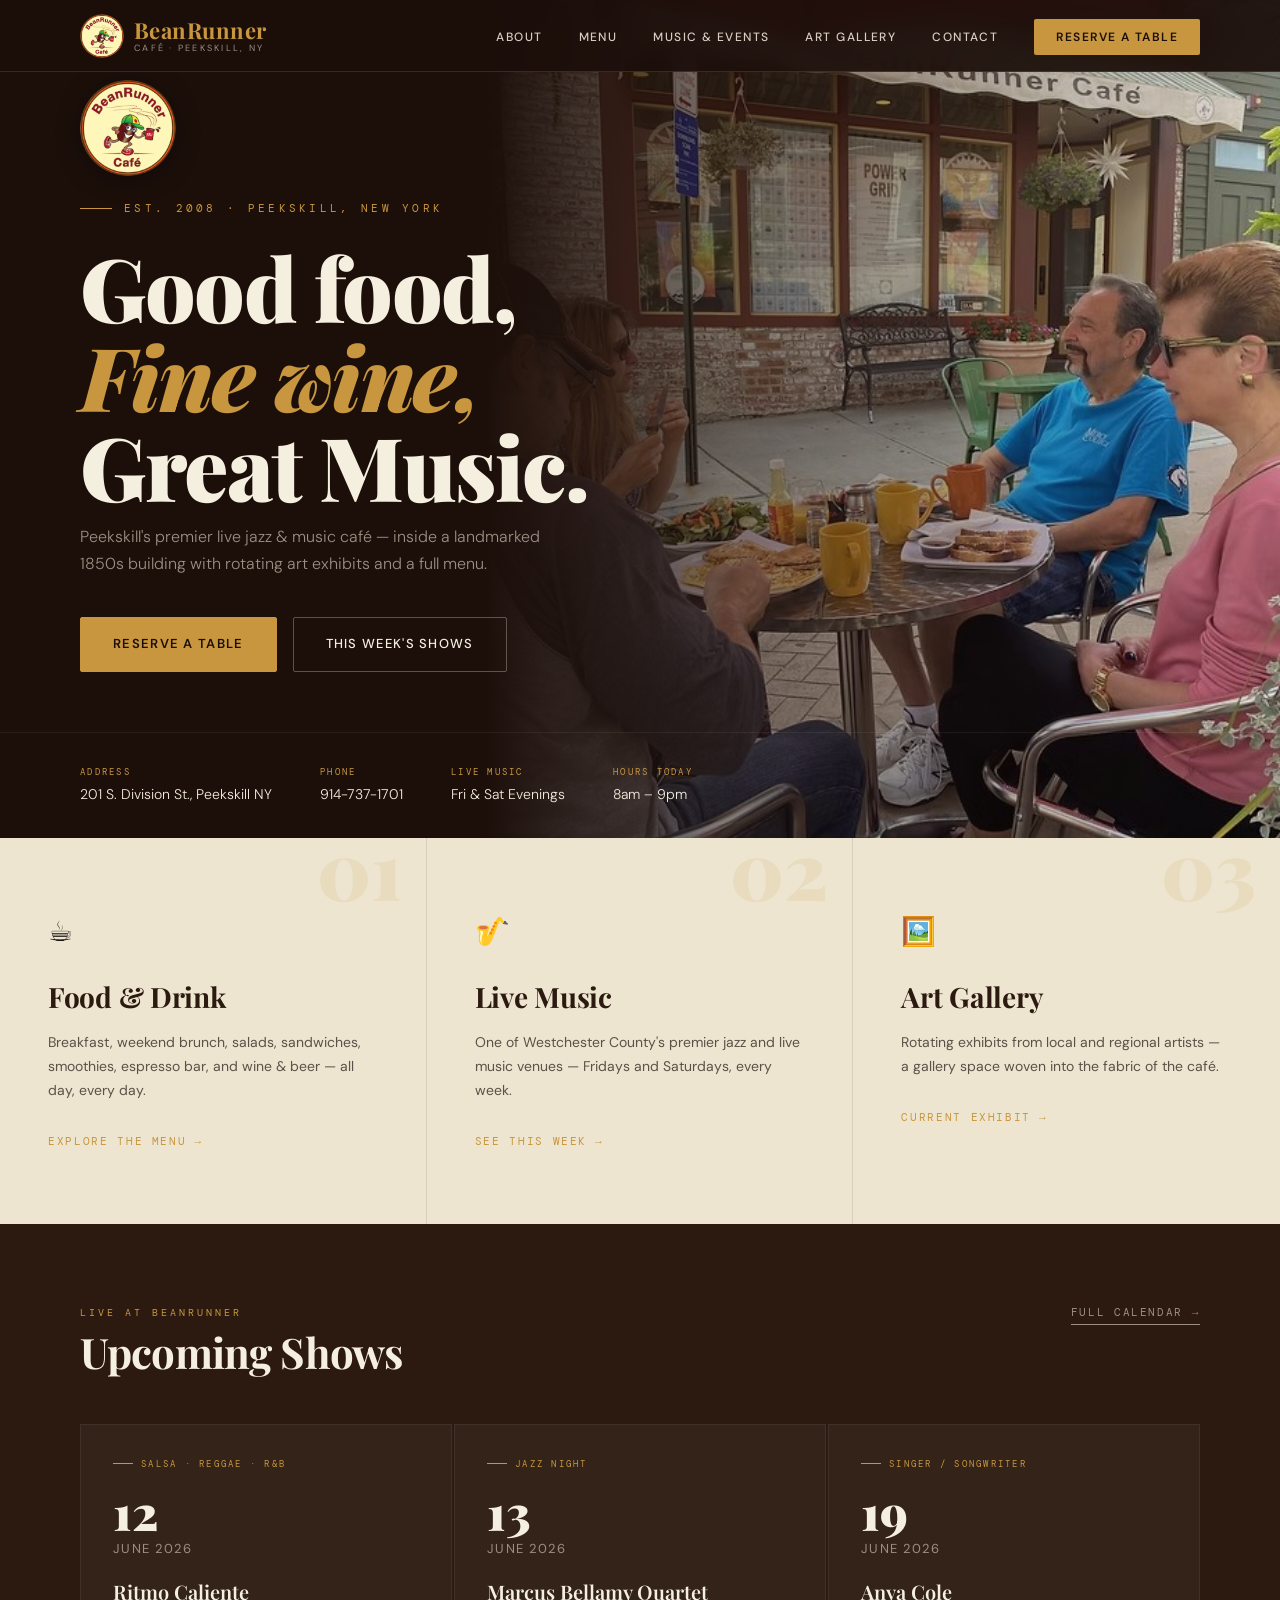
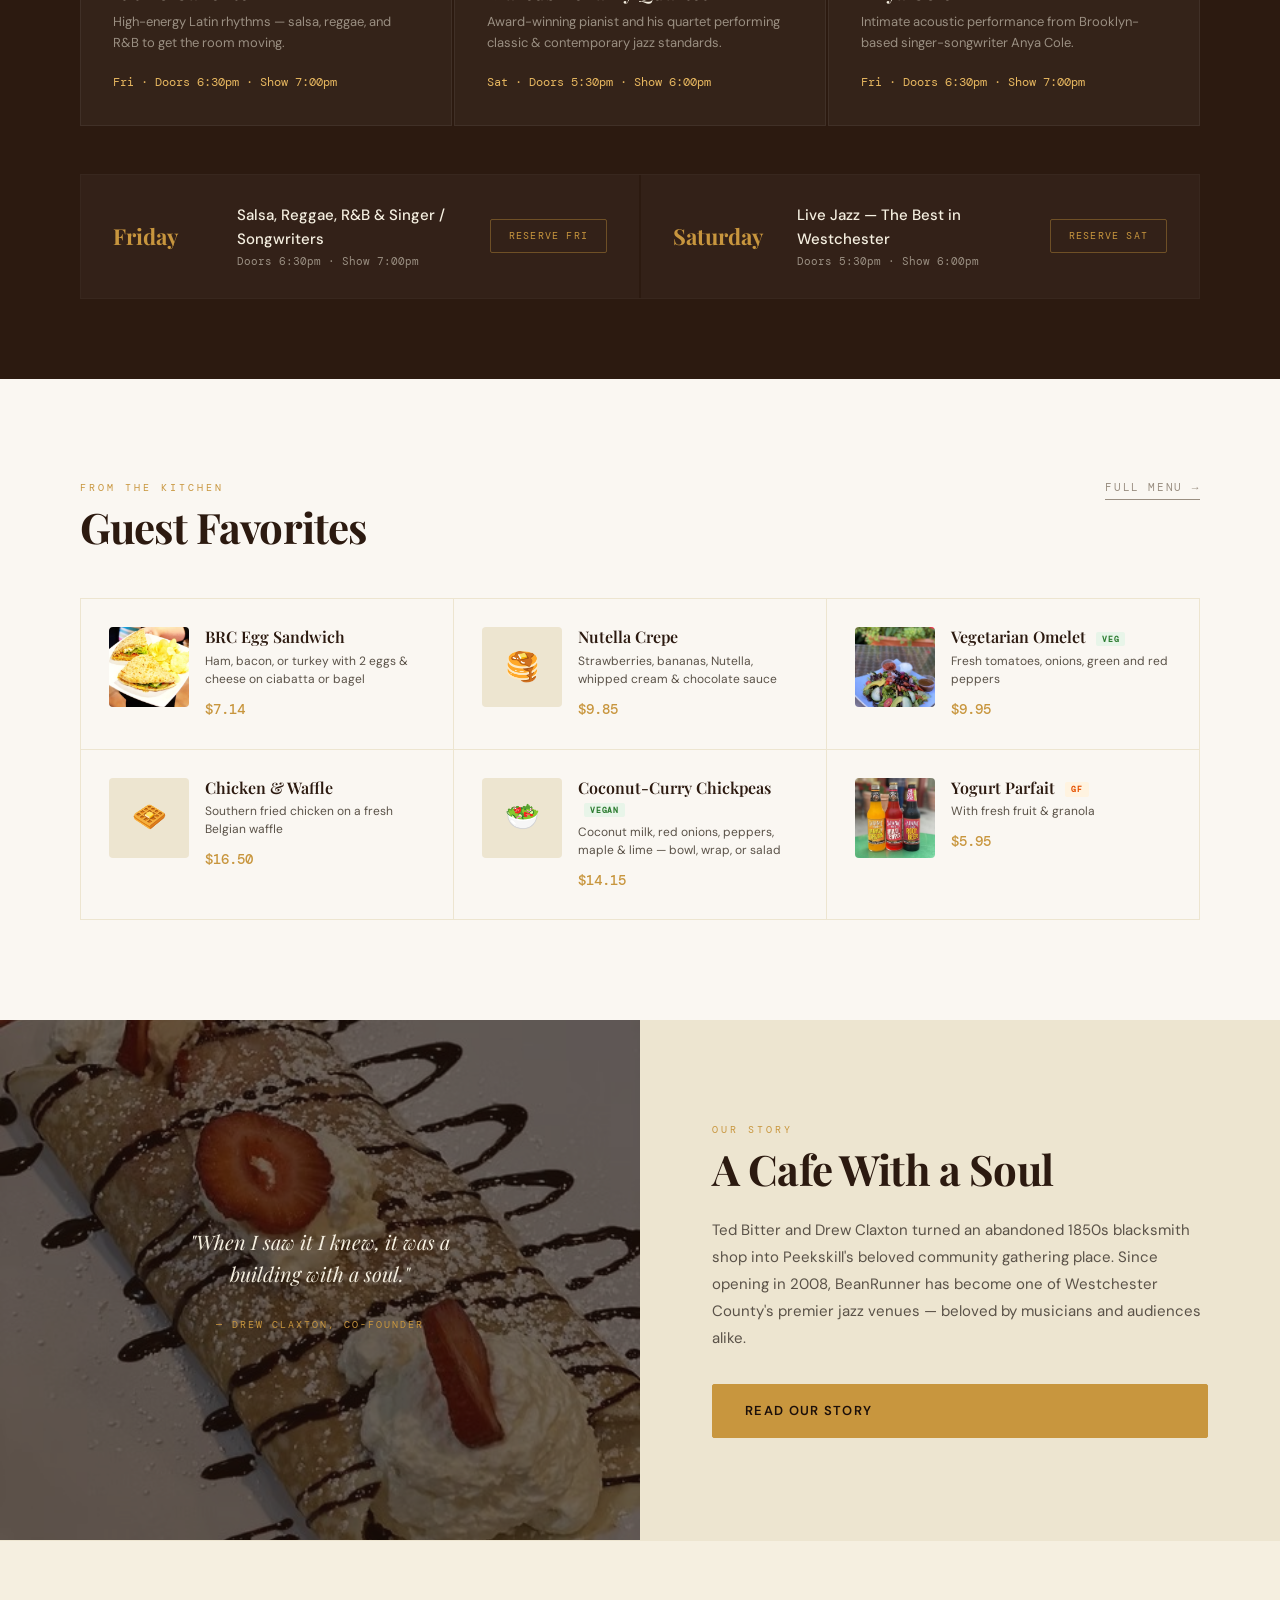
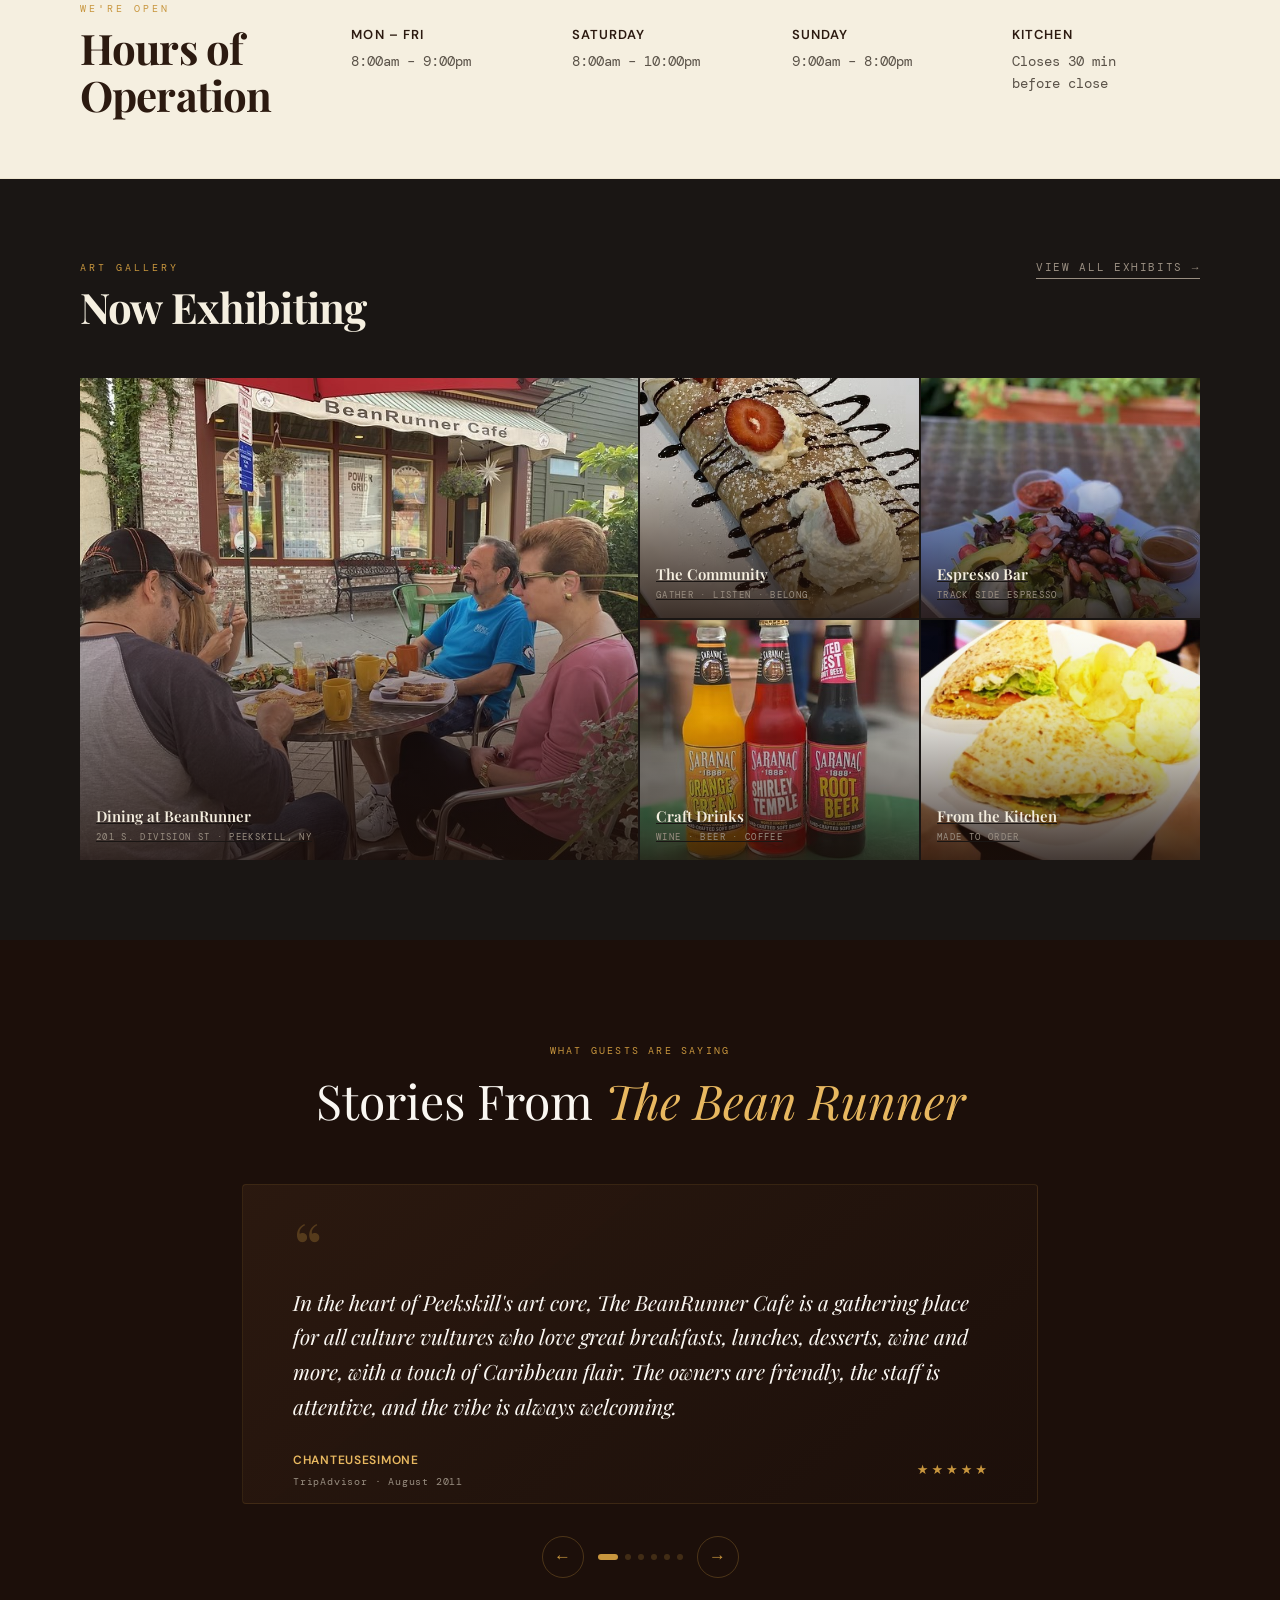
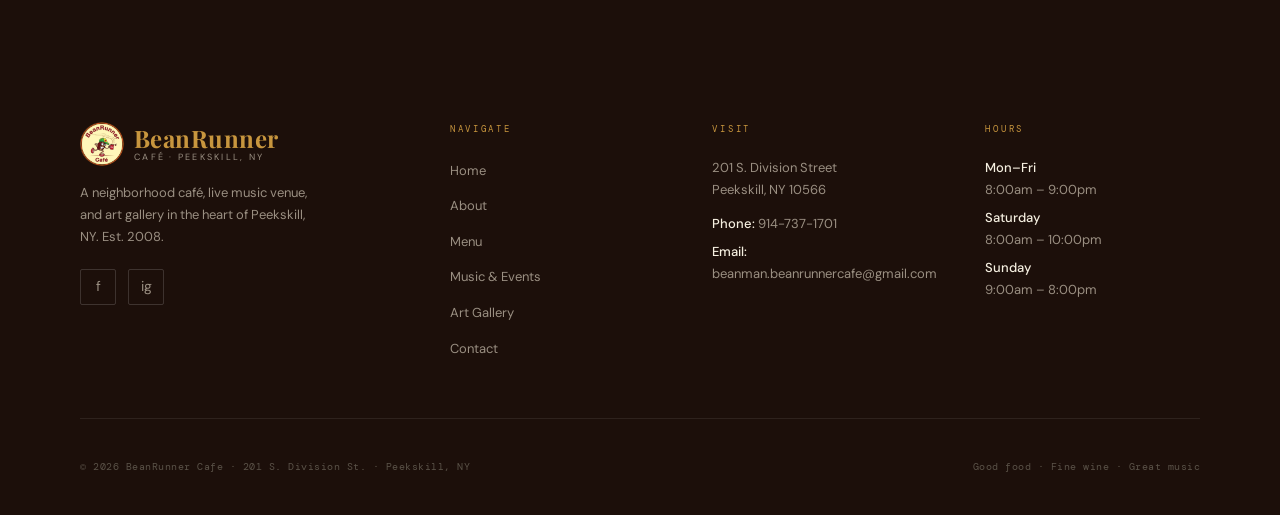
==== site/index.html @ 8089b53c "Build production BeanRunner Cafe website Static multi-page site (in /site) converted from the design" ====
<!DOCTYPE html>
<html lang="en">
<head>
<meta charset="UTF-8">
<meta name="viewport" content="width=device-width, initial-scale=1.0">
<title>BeanRunner Cafe — Coffee, Live Music & Art in Peekskill, NY</title>
<meta name="description" content="BeanRunner Cafe is a neighborhood café, live jazz venue, and art gallery in a landmarked 1850s building in Peekskill, NY. Breakfast all day, live music every Friday & Saturday.">
<link rel="canonical" href="https://www.beanrunnercafe.com/">

<!-- Open Graph -->
<meta property="og:type" content="website">
<meta property="og:title" content="BeanRunner Cafe — Coffee, Live Music & Art in Peekskill, NY">
<meta property="og:description" content="A neighborhood café, live jazz venue, and art gallery in the heart of Peekskill, NY. Est. 2008.">
<meta property="og:image" content="https://www.beanrunnercafe.com/assets/images/interior.jpg">
<meta property="og:url" content="https://www.beanrunnercafe.com/">

<link rel="icon" href="assets/images/logo.png" type="image/png">
<link rel="preconnect" href="https://fonts.googleapis.com">
<link rel="preconnect" href="https://fonts.gstatic.com" crossorigin>
<link href="https://fonts.googleapis.com/css2?family=Playfair+Display:ital,wght@0,400;0,700;0,900;1,400;1,700&family=DM+Sans:wght@300;400;500&family=DM+Mono:wght@400;500&display=swap" rel="stylesheet">
<link rel="stylesheet" href="css/styles.css">

<!-- Local-business structured data for search/maps -->
<script type="application/ld+json">
{
  "@context": "https://schema.org",
  "@type": "CafeOrCoffeeShop",
  "name": "BeanRunner Cafe",
  "image": "https://www.beanrunnercafe.com/assets/images/interior.jpg",
  "address": {
    "@type": "PostalAddress",
    "streetAddress": "201 S. Division Street",
    "addressLocality": "Peekskill",
    "addressRegion": "NY",
    "postalCode": "10566",
    "addressCountry": "US"
  },
  "telephone": "+1-914-737-1701",
  "email": "beanman.beanrunnercafe@gmail.com",
  "url": "https://www.beanrunnercafe.com/",
  "servesCuisine": ["Breakfast", "Brunch", "Coffee", "Sandwiches"],
  "priceRange": "$$",
  "foundingDate": "2008",
  "openingHoursSpecification": [
    { "@type": "OpeningHoursSpecification", "dayOfWeek": ["Monday","Tuesday","Wednesday","Thursday","Friday"], "opens": "08:00", "closes": "21:00" },
    { "@type": "OpeningHoursSpecification", "dayOfWeek": "Saturday", "opens": "08:00", "closes": "22:00" },
    { "@type": "OpeningHoursSpecification", "dayOfWeek": "Sunday", "opens": "09:00", "closes": "20:00" }
  ]
}
</script>
</head>
<body>

<!-- ═══ NAV (shared across all pages) ═══════════════════════════ -->
<nav class="site-nav">
  <a href="index.html" class="nav-logo" aria-label="BeanRunner Cafe — home">
    <img src="assets/images/logo.png" alt="" class="nav-logo-img" width="44" height="44">
    <span>
      <span class="nav-logo-text">BeanRunner</span>
      <span class="nav-logo-sub">Café · Peekskill, NY</span>
    </span>
  </a>
  <button class="nav-toggle" aria-label="Toggle menu" aria-expanded="false" aria-controls="nav-links">
    <span></span><span></span><span></span>
  </button>
  <ul class="nav-links" id="nav-links">
    <li><a href="about.html">About</a></li>
    <li><a href="menu.html">Menu</a></li>
    <li><a href="events.html">Music &amp; Events</a></li>
    <li><a href="gallery.html">Art Gallery</a></li>
    <li><a href="contact.html">Contact</a></li>
    <li><a href="tel:+19147371701" class="nav-cta">Reserve a Table</a></li>
  </ul>
</nav>

<main>

  <!-- ═══ HERO ═══════════════════════════════════════════════════ -->
  <section id="hero">
    <div class="hero-photo" role="img" aria-label="The interior of BeanRunner Cafe"></div>
    <div class="hero-content">
      <img src="assets/images/logo.png" alt="" class="hero-logo" width="96" height="96">
      <p class="hero-eyebrow">Est. 2008 · Peekskill, New York</p>
      <h1 class="hero-title">Good food,<br><em>Fine wine,</em><br>Great Music.</h1>
      <p class="hero-sub">Peekskill's premier live jazz &amp; music café — inside a landmarked 1850s building with rotating art exhibits and a full menu.</p>
      <div class="hero-actions">
        <a href="tel:+19147371701" class="btn-primary">Reserve a Table</a>
        <a href="events.html" class="btn-ghost">This Week's Shows</a>
      </div>
    </div>
    <div class="hero-info">
      <div class="hero-info-item">
        <div class="hero-info-label">Address</div>
        <div class="hero-info-value">201 S. Division St., Peekskill NY</div>
      </div>
      <div class="hero-info-item">
        <div class="hero-info-label">Phone</div>
        <div class="hero-info-value"><a href="tel:+19147371701" style="text-decoration:none;color:inherit;">914-737-1701</a></div>
      </div>
      <div class="hero-info-item">
        <div class="hero-info-label">Live Music</div>
        <div class="hero-info-value">Fri &amp; Sat Evenings</div>
      </div>
      <div class="hero-info-item">
        <div class="hero-info-label">Hours Today</div>
        <div class="hero-info-value">8am – 9pm</div>
      </div>
    </div>
  </section>

  <!-- ═══ THREE PILLARS ══════════════════════════════════════════ -->
  <section id="pillars" aria-label="What we offer">
    <div class="pillar">
      <div class="pillar-number" aria-hidden="true">01</div>
      <span class="pillar-icon" aria-hidden="true">☕</span>
      <h2 class="pillar-title">Food &amp; Drink</h2>
      <p class="pillar-text">Breakfast, weekend brunch, salads, sandwiches, smoothies, espresso bar, and wine &amp; beer — all day, every day.</p>
      <a href="menu.html" class="pillar-link">Explore the Menu</a>
    </div>
    <div class="pillar">
      <div class="pillar-number" aria-hidden="true">02</div>
      <span class="pillar-icon" aria-hidden="true">🎷</span>
      <h2 class="pillar-title">Live Music</h2>
      <p class="pillar-text">One of Westchester County's premier jazz and live music venues — Fridays and Saturdays, every week.</p>
      <a href="events.html" class="pillar-link">See This Week</a>
    </div>
    <div class="pillar">
      <div class="pillar-number" aria-hidden="true">03</div>
      <span class="pillar-icon" aria-hidden="true">🖼️</span>
      <h2 class="pillar-title">Art Gallery</h2>
      <p class="pillar-text">Rotating exhibits from local and regional artists — a gallery space woven into the fabric of the café.</p>
      <a href="gallery.html" class="pillar-link">Current Exhibit</a>
    </div>
  </section>

  <!-- ═══ EVENTS PREVIEW ═════════════════════════════════════════ -->
  <section id="events-preview" aria-labelledby="events-preview-title">
    <div class="section-header">
      <div>
        <p class="section-eyebrow">Live at BeanRunner</p>
        <h2 class="section-title" id="events-preview-title">Upcoming Shows</h2>
      </div>
      <a href="events.html" class="section-more">Full Calendar →</a>
    </div>

    <div class="events-grid" id="events-preview-grid" aria-live="polite">
      <p class="event-detail">Loading upcoming shows…</p>
    </div>

    <div class="weekly-schedule">
      <div class="schedule-row">
        <div class="schedule-day">Friday</div>
        <div class="schedule-info">
          <div class="schedule-genre">Salsa, Reggae, R&amp;B &amp; Singer / Songwriters</div>
          <div class="schedule-time">Doors 6:30pm · Show 7:00pm</div>
        </div>
        <a href="tel:+19147371701" class="schedule-btn">Reserve Fri</a>
      </div>
      <div class="schedule-row">
        <div class="schedule-day">Saturday</div>
        <div class="schedule-info">
          <div class="schedule-genre">Live Jazz — The Best in Westchester</div>
          <div class="schedule-time">Doors 5:30pm · Show 6:00pm</div>
        </div>
        <a href="tel:+19147371701" class="schedule-btn">Reserve Sat</a>
      </div>
    </div>
  </section>

  <!-- ═══ MENU PREVIEW (guest favorites) ═════════════════════════ -->
  <section id="menu-preview" aria-labelledby="menu-preview-title">
    <div class="section-header">
      <div>
        <p class="section-eyebrow">From the Kitchen</p>
        <h2 class="section-title" id="menu-preview-title">Guest Favorites</h2>
      </div>
      <a href="menu.html" class="section-more">Full Menu →</a>
    </div>

    <div class="menu-grid">
      <div class="menu-item">
        <div class="menu-item-photo"><img src="assets/images/sandwich.jpg" alt="BRC Egg Sandwich" loading="lazy" width="80" height="80"></div>
        <div class="menu-item-info">
          <h3 class="menu-item-name">BRC Egg Sandwich</h3>
          <p class="menu-item-desc">Ham, bacon, or turkey with 2 eggs &amp; cheese on ciabatta or bagel</p>
          <div class="menu-item-price">$7.14</div>
        </div>
      </div>
      <div class="menu-item">
        <div class="menu-item-photo" aria-hidden="true">🥞</div>
        <div class="menu-item-info">
          <h3 class="menu-item-name">Nutella Crepe</h3>
          <p class="menu-item-desc">Strawberries, bananas, Nutella, whipped cream &amp; chocolate sauce</p>
          <div class="menu-item-price">$9.85</div>
        </div>
      </div>
      <div class="menu-item">
        <div class="menu-item-photo"><img src="assets/images/cafe2.jpg" alt="Vegetarian Omelet" loading="lazy" width="80" height="80"></div>
        <div class="menu-item-info">
          <h3 class="menu-item-name">Vegetarian Omelet <span class="menu-badge badge-vegan">Veg</span></h3>
          <p class="menu-item-desc">Fresh tomatoes, onions, green and red peppers</p>
          <div class="menu-item-price">$9.95</div>
        </div>
      </div>
      <div class="menu-item">
        <div class="menu-item-photo" aria-hidden="true">🧇</div>
        <div class="menu-item-info">
          <h3 class="menu-item-name">Chicken &amp; Waffle</h3>
          <p class="menu-item-desc">Southern fried chicken on a fresh Belgian waffle</p>
          <div class="menu-item-price">$16.50</div>
        </div>
      </div>
      <div class="menu-item">
        <div class="menu-item-photo" aria-hidden="true">🥗</div>
        <div class="menu-item-info">
          <h3 class="menu-item-name">Coconut-Curry Chickpeas <span class="menu-badge badge-vegan">Vegan</span></h3>
          <p class="menu-item-desc">Coconut milk, red onions, peppers, maple &amp; lime — bowl, wrap, or salad</p>
          <div class="menu-item-price">$14.15</div>
        </div>
      </div>
      <div class="menu-item">
        <div class="menu-item-photo"><img src="assets/images/coffee.jpg" alt="Yogurt Parfait" loading="lazy" width="80" height="80"></div>
        <div class="menu-item-info">
          <h3 class="menu-item-name">Yogurt Parfait <span class="menu-badge badge-gf">GF</span></h3>
          <p class="menu-item-desc">With fresh fruit &amp; granola</p>
          <div class="menu-item-price">$5.95</div>
        </div>
      </div>
    </div>
  </section>

  <!-- ═══ ABOUT STRIP ════════════════════════════════════════════ -->
  <section id="about-strip" aria-labelledby="about-strip-title">
    <div class="about-visual">
      <blockquote class="about-quote">
        <p>"When I saw it I knew, it was a building with a soul."</p>
        <cite>— Drew Claxton, Co-founder</cite>
      </blockquote>
    </div>
    <div class="about-content">
      <p class="section-eyebrow">Our Story</p>
      <h2 class="section-title" id="about-strip-title">A Cafe With a Soul</h2>
      <p class="about-body">Ted Bitter and Drew Claxton turned an abandoned 1850s blacksmith shop into Peekskill's beloved community gathering place. Since opening in 2008, BeanRunner has become one of Westchester County's premier jazz venues — beloved by musicians and audiences alike.</p>
      <a href="about.html" class="btn-primary">Read Our Story</a>
    </div>
  </section>

  <!-- ═══ HOURS ══════════════════════════════════════════════════ -->
  <section id="hours" aria-labelledby="hours-title">
    <div class="hours-label-block">
      <p class="section-eyebrow">We're Open</p>
      <h2 class="section-title" id="hours-title">Hours of<br>Operation</h2>
    </div>
    <div class="hours-grid">
      <div class="hours-block">
        <div class="hours-days">Mon – Fri</div>
        <div class="hours-time">8:00am – 9:00pm</div>
      </div>
      <div class="hours-block">
        <div class="hours-days">Saturday</div>
        <div class="hours-time">8:00am – 10:00pm</div>
      </div>
      <div class="hours-block">
        <div class="hours-days">Sunday</div>
        <div class="hours-time">9:00am – 8:00pm</div>
      </div>
      <div class="hours-block">
        <div class="hours-days">Kitchen</div>
        <div class="hours-time">Closes 30 min<br>before close</div>
      </div>
    </div>
  </section>

  <!-- ═══ GALLERY TEASER ═════════════════════════════════════════ -->
  <section id="gallery-teaser" aria-labelledby="gallery-teaser-title">
    <div class="section-header">
      <div>
        <p class="section-eyebrow">Art Gallery</p>
        <h2 class="section-title" id="gallery-teaser-title">Now Exhibiting</h2>
      </div>
      <a href="gallery.html" class="section-more">View All Exhibits →</a>
    </div>
    <div class="gallery-mosaic">
      <a class="gallery-cell" href="gallery.html">
        <div class="gallery-cell-label">
          <div class="gallery-cell-label-title">Dining at BeanRunner</div>
          <div class="gallery-cell-label-sub">201 S. Division St · Peekskill, NY</div>
        </div>
      </a>
      <a class="gallery-cell" href="gallery.html">
        <div class="gallery-cell-label">
          <div class="gallery-cell-label-title">The Community</div>
          <div class="gallery-cell-label-sub">Gather · Listen · Belong</div>
        </div>
      </a>
      <a class="gallery-cell" href="gallery.html">
        <div class="gallery-cell-label">
          <div class="gallery-cell-label-title">Espresso Bar</div>
          <div class="gallery-cell-label-sub">Track Side Espresso</div>
        </div>
      </a>
      <a class="gallery-cell" href="gallery.html">
        <div class="gallery-cell-label">
          <div class="gallery-cell-label-title">Craft Drinks</div>
          <div class="gallery-cell-label-sub">Wine · Beer · Coffee</div>
        </div>
      </a>
      <a class="gallery-cell" href="gallery.html">
        <div class="gallery-cell-label">
          <div class="gallery-cell-label-title">From the Kitchen</div>
          <div class="gallery-cell-label-sub">Made to order</div>
        </div>
      </a>
    </div>
  </section>

  <!-- ═══ REVIEWS ════════════════════════════════════════════════ -->
  <section class="reviews-section" aria-labelledby="reviews-title" tabindex="0">
    <div class="reviews-header">
      <span class="reviews-eyebrow">What Guests Are Saying</span>
      <h2 class="reviews-title" id="reviews-title">Stories From <em>The Bean Runner</em></h2>
    </div>

    <div class="reviews-track-wrap">
      <div class="reviews-track" aria-live="polite">
        <article class="review-card active">
          <span class="review-quote-mark" aria-hidden="true">&ldquo;</span>
          <p class="review-text">In the heart of Peekskill's art core, The BeanRunner Cafe is a gathering place for all culture vultures who love great breakfasts, lunches, desserts, wine and more, with a touch of Caribbean flair. The owners are friendly, the staff is attentive, and the vibe is always welcoming.</p>
          <div class="review-meta">
            <div class="review-meta-left">
              <span class="review-name">ChanteuseSimone</span>
              <span class="review-source">TripAdvisor · August 2011</span>
            </div>
            <div class="review-stars" aria-label="5 out of 5 stars">
              <span class="review-star">★</span><span class="review-star">★</span><span class="review-star">★</span><span class="review-star">★</span><span class="review-star">★</span>
            </div>
          </div>
        </article>
        <article class="review-card">
          <span class="review-quote-mark" aria-hidden="true">&ldquo;</span>
          <p class="review-text">Bean Runner is a wonderful addition to the Hudson Valley music scene. It's a small, cozy room with excellent sound. The musicians are the main attraction — they range from good to fabulous.</p>
          <div class="review-meta">
            <div class="review-meta-left">
              <span class="review-name">Larry K</span>
              <span class="review-source">TripAdvisor · March 2017</span>
            </div>
            <div class="review-stars" aria-label="5 out of 5 stars">
              <span class="review-star">★</span><span class="review-star">★</span><span class="review-star">★</span><span class="review-star">★</span><span class="review-star">★</span>
            </div>
          </div>
        </article>
        <article class="review-card">
          <span class="review-quote-mark" aria-hidden="true">&ldquo;</span>
          <p class="review-text">Super tasty, comfortable, casual place for a weekend lunch! Everything looked good, and I really loved the coconut-curry chickpeas. It looks like they have live music sometimes too — I can see that would be fun.</p>
          <div class="review-meta">
            <div class="review-meta-left">
              <span class="review-name">Bonnie M</span>
              <span class="review-source">TripAdvisor · August 2024</span>
            </div>
            <div class="review-stars" aria-label="5 out of 5 stars">
              <span class="review-star">★</span><span class="review-star">★</span><span class="review-star">★</span><span class="review-star">★</span><span class="review-star">★</span>
            </div>
          </div>
        </article>
        <article class="review-card">
          <span class="review-quote-mark" aria-hidden="true">&ldquo;</span>
          <p class="review-text">Loved this place! Coffee was robust and fresh. Pastry and service excellent. A great place to chill with a great cup of Java — relaxed atmosphere and helpful staff. Upscale village feel!</p>
          <div class="review-meta">
            <div class="review-meta-left">
              <span class="review-name">Antonia S</span>
              <span class="review-source">TripAdvisor · April 2018</span>
            </div>
            <div class="review-stars" aria-label="5 out of 5 stars">
              <span class="review-star">★</span><span class="review-star">★</span><span class="review-star">★</span><span class="review-star">★</span><span class="review-star">★</span>
            </div>
          </div>
        </article>
        <article class="review-card">
          <span class="review-quote-mark" aria-hidden="true">&ldquo;</span>
          <p class="review-text">Cozy coffee house with excellent soups, sandwiches, cakes and friendly servers. Relaxed on a comfy couch — far better than any Starbucks, including the taste of the coffee.</p>
          <div class="review-meta">
            <div class="review-meta-left">
              <span class="review-name">FredLawrence_NC</span>
              <span class="review-source">TripAdvisor · October 2017</span>
            </div>
            <div class="review-stars" aria-label="5 out of 5 stars">
              <span class="review-star">★</span><span class="review-star">★</span><span class="review-star">★</span><span class="review-star">★</span><span class="review-star">★</span>
            </div>
          </div>
        </article>
        <article class="review-card">
          <span class="review-quote-mark" aria-hidden="true">&ldquo;</span>
          <p class="review-text">As an artist, BeanRunner has a great inspirational vibe. I ate here for breakfast and lunch several times during my last visit. I love that it's low-key but also has a good variety of food and drinks.</p>
          <div class="review-meta">
            <div class="review-meta-left">
              <span class="review-name">Jennella Y</span>
              <span class="review-source">TripAdvisor · September 2020</span>
            </div>
            <div class="review-stars" aria-label="5 out of 5 stars">
              <span class="review-star">★</span><span class="review-star">★</span><span class="review-star">★</span><span class="review-star">★</span><span class="review-star">★</span>
            </div>
          </div>
        </article>
      </div>

      <div class="reviews-nav">
        <button class="reviews-arrow" data-review-prev aria-label="Previous review">←</button>
        <div class="reviews-dots">
          <button class="reviews-dot active"></button>
          <button class="reviews-dot"></button>
          <button class="reviews-dot"></button>
          <button class="reviews-dot"></button>
          <button class="reviews-dot"></button>
          <button class="reviews-dot"></button>
        </div>
        <button class="reviews-arrow" data-review-next aria-label="Next review">→</button>
      </div>
    </div>
  </section>

</main>

<!-- ═══ FOOTER (shared across all pages) ════════════════════════ -->
<footer class="site-footer">
  <div class="footer-top">
    <div class="footer-brand">
      <a href="index.html" class="nav-logo">
        <img src="assets/images/logo.png" alt="" class="nav-logo-img" width="52" height="52">
        <span>
          <span class="nav-logo-text" style="font-size:24px;">BeanRunner</span>
          <span class="nav-logo-sub">Café · Peekskill, NY</span>
        </span>
      </a>
      <p>A neighborhood café, live music venue, and art gallery in the heart of Peekskill, NY. Est. 2008.</p>
      <div class="social-links">
        <a class="social-link" href="https://www.facebook.com/beanman2/" target="_blank" rel="noopener" aria-label="BeanRunner Cafe on Facebook">f</a>
        <a class="social-link" href="https://www.instagram.com/thebeanrunnercafe/" target="_blank" rel="noopener" aria-label="BeanRunner Cafe on Instagram">ig</a>
      </div>
    </div>
    <div>
      <div class="footer-col-title">Navigate</div>
      <ul class="footer-links">
        <li><a href="index.html">Home</a></li>
        <li><a href="about.html">About</a></li>
        <li><a href="menu.html">Menu</a></li>
        <li><a href="events.html">Music &amp; Events</a></li>
        <li><a href="gallery.html">Art Gallery</a></li>
        <li><a href="contact.html">Contact</a></li>
      </ul>
    </div>
    <div>
      <div class="footer-col-title">Visit</div>
      <div class="footer-contact-item">201 S. Division Street<br>Peekskill, NY 10566</div>
      <div class="footer-contact-item" style="margin-top:12px;"><strong>Phone:</strong> <a href="tel:+19147371701">914-737-1701</a></div>
      <div class="footer-contact-item"><strong>Email:</strong><br><a href="mailto:beanman.beanrunnercafe@gmail.com">beanman.beanrunnercafe@gmail.com</a></div>
    </div>
    <div>
      <div class="footer-col-title">Hours</div>
      <div class="footer-contact-item"><strong>Mon–Fri</strong><br>8:00am – 9:00pm</div>
      <div class="footer-contact-item"><strong>Saturday</strong><br>8:00am – 10:00pm</div>
      <div class="footer-contact-item"><strong>Sunday</strong><br>9:00am – 8:00pm</div>
    </div>
  </div>
  <div class="footer-bottom">
    <div class="footer-copy">© 2026 BeanRunner Cafe · 201 S. Division St. · Peekskill, NY</div>
    <div class="footer-copy">Good food · Fine wine · Great music</div>
  </div>
</footer>

<script src="js/main.js" defer></script>
<script src="js/reviews.js" defer></script>
<script src="js/collections.js" defer></script>
</body>
</html>
---- site/css/styles.css ----
/* ════════════════════════════════════════════════════════════════
   BeanRunner Cafe — Production Stylesheet
   Shared design system + global components (nav, footer, buttons).
   Page-specific section styles are appended in later phases under
   clearly-labelled banners further down this file.
   ════════════════════════════════════════════════════════════════ */

/* ─── TOKENS ─────────────────────────────────────────────────── */
:root {
  --espresso:  #1C0F0A;   /* darkest bg, footer */
  --roast:     #2C1A10;   /* dark section bg */
  --amber:     #C8963E;   /* primary accent, CTAs, labels */
  --gold:      #E8B860;   /* warm highlight, italic accents */
  --cream:     #F5EFE0;   /* light text on dark bg */
  --parchment: #EDE5D0;   /* light section bg */
  --ash:       #5A5248;   /* body text on light bg */
  --smoke:     #9A8F82;   /* secondary / muted text */
  --white:     #FAF7F2;   /* page background */
  --ink:       #1A1614;   /* darkest text */

  --serif: 'Playfair Display', Georgia, serif;
  --sans:  'DM Sans', system-ui, sans-serif;
  --mono:  'DM Mono', monospace;

  --r-sm: 4px;
  --r-md: 8px;
  --r-lg: 16px;
  --r-xl: 32px;

  --nav-h: 72px;

  --pad-x: 80px;          /* desktop section horizontal padding */
}

/* ─── RESET / BASE ───────────────────────────────────────────── */
*, *::before, *::after { box-sizing: border-box; margin: 0; padding: 0; }

html { scroll-behavior: smooth; }

body {
  background: var(--white);
  color: var(--ink);
  font-family: var(--sans);
  font-weight: 400;
  line-height: 1.6;
  overflow-x: hidden;
}

img { max-width: 100%; display: block; }

a { color: inherit; }

:focus-visible {
  outline: 2px solid var(--amber);
  outline-offset: 3px;
}

/* ─── SHARED TYPOGRAPHY HELPERS ──────────────────────────────── */
.eyebrow {
  font-family: var(--mono);
  font-size: 10px;
  letter-spacing: 0.3em;
  text-transform: uppercase;
  color: var(--amber);
}

.section-header {
  display: flex;
  align-items: baseline;
  justify-content: space-between;
  gap: 24px;
  margin-bottom: 48px;
}
.section-eyebrow {
  font-family: var(--mono);
  font-size: 10px;
  color: var(--amber);
  letter-spacing: 0.3em;
  text-transform: uppercase;
  margin-bottom: 8px;
}
.section-title {
  font-family: var(--serif);
  font-size: clamp(30px, 4vw, 42px);
  font-weight: 700;
  color: var(--cream);
  line-height: 1.1;
  letter-spacing: -0.02em;
}
.section-title em { font-style: italic; color: var(--gold); }
.section-more {
  font-family: var(--mono);
  font-size: 11px;
  color: var(--smoke);
  letter-spacing: 0.15em;
  text-transform: uppercase;
  text-decoration: none;
  border-bottom: 1px solid var(--smoke);
  padding-bottom: 2px;
  transition: color 0.2s, border-color 0.2s;
  white-space: nowrap;
}
.section-more:hover { color: var(--amber); border-color: var(--amber); }

/* ─── BUTTONS ────────────────────────────────────────────────── */
.btn-primary,
.btn-ghost {
  display: inline-block;
  padding: 16px 32px;
  font-family: var(--sans);
  font-size: 13px;
  font-weight: 600;
  letter-spacing: 0.1em;
  text-transform: uppercase;
  text-decoration: none;
  cursor: pointer;
  border-radius: 2px;
  transition: background 0.2s, border-color 0.2s, color 0.2s, transform 0.15s;
}
.btn-primary {
  background: var(--amber);
  color: var(--espresso);
  border: 1px solid var(--amber);
}
.btn-primary:hover { background: var(--gold); border-color: var(--gold); transform: translateY(-1px); }

.btn-ghost {
  background: transparent;
  color: var(--cream);
  border: 1px solid rgba(245, 239, 224, 0.3);
  font-weight: 500;
}
.btn-ghost:hover { border-color: var(--amber); color: var(--amber); }

/* On light backgrounds the ghost button needs dark text */
.btn-ghost.on-light {
  color: var(--roast);
  border-color: rgba(28, 15, 10, 0.25);
}
.btn-ghost.on-light:hover { border-color: var(--amber); color: var(--amber); }

/* ════════════════════════════════════════════════════════════════
   GLOBAL NAV
   ════════════════════════════════════════════════════════════════ */
.site-nav {
  position: fixed;
  top: 0; left: 0; right: 0;
  z-index: 900;
  display: flex;
  align-items: center;
  justify-content: space-between;
  padding: 0 var(--pad-x);
  height: var(--nav-h);
  background: rgba(28, 15, 10, 0.92);
  backdrop-filter: blur(12px);
  border-bottom: 1px solid rgba(200, 150, 62, 0.2);
}

.nav-logo {
  display: flex;
  align-items: center;
  gap: 10px;
  text-decoration: none;
  line-height: 1;
}
.nav-logo-img {
  width: 44px;
  height: 44px;
  object-fit: contain;
  border-radius: 50%;
  flex-shrink: 0;
}
.nav-logo-text {
  font-family: var(--serif);
  font-size: 22px;
  font-weight: 700;
  color: var(--amber);
  letter-spacing: 0.02em;
  line-height: 1;
}
.nav-logo-sub {
  display: block;
  font-family: var(--sans);
  font-size: 9px;
  font-weight: 400;
  color: var(--smoke);
  letter-spacing: 0.25em;
  text-transform: uppercase;
  margin-top: 2px;
}

.nav-links {
  display: flex;
  align-items: center;
  gap: 36px;
  list-style: none;
}
.nav-links a {
  color: var(--cream);
  text-decoration: none;
  font-size: 12px;
  font-weight: 500;
  letter-spacing: 0.12em;
  text-transform: uppercase;
  opacity: 0.85;
  transition: opacity 0.2s, color 0.2s;
}
.nav-links a:hover,
.nav-links a[aria-current="page"] { opacity: 1; color: var(--amber); }

.nav-cta {
  background: var(--amber);
  color: var(--espresso) !important;
  padding: 10px 22px;
  border-radius: 2px;
  font-weight: 600 !important;
  opacity: 1 !important;
  transition: background 0.2s !important;
}
.nav-cta:hover { background: var(--gold) !important; }

/* Mobile menu toggle — hidden on desktop */
.nav-toggle {
  display: none;
  flex-direction: column;
  justify-content: center;
  gap: 5px;
  width: 40px;
  height: 40px;
  background: none;
  border: none;
  cursor: pointer;
  padding: 0;
}
.nav-toggle span {
  display: block;
  width: 24px;
  height: 2px;
  background: var(--cream);
  transition: transform 0.25s, opacity 0.25s;
}
.nav-toggle[aria-expanded="true"] span:nth-child(1) { transform: translateY(7px) rotate(45deg); }
.nav-toggle[aria-expanded="true"] span:nth-child(2) { opacity: 0; }
.nav-toggle[aria-expanded="true"] span:nth-child(3) { transform: translateY(-7px) rotate(-45deg); }

/* Spacer so fixed nav doesn't overlap page content */
.nav-spacer { height: var(--nav-h); }

/* ════════════════════════════════════════════════════════════════
   GLOBAL FOOTER
   ════════════════════════════════════════════════════════════════ */
.site-footer {
  background: var(--espresso);
  padding: 64px var(--pad-x) 40px;
}
.footer-top {
  display: grid;
  grid-template-columns: 1.5fr 1fr 1fr 1fr;
  gap: 48px;
  padding-bottom: 48px;
  border-bottom: 1px solid rgba(255, 255, 255, 0.08);
  margin-bottom: 40px;
}
.footer-brand .nav-logo { margin-bottom: 16px; }
.footer-brand p {
  font-size: 13px;
  color: var(--smoke);
  line-height: 1.7;
  margin-bottom: 20px;
  max-width: 240px;
}
.social-links { display: flex; gap: 12px; }
.social-link {
  width: 36px; height: 36px;
  border: 1px solid rgba(255, 255, 255, 0.15);
  border-radius: 2px;
  display: flex;
  align-items: center;
  justify-content: center;
  color: var(--smoke);
  font-size: 14px;
  text-decoration: none;
  transition: border-color 0.2s, color 0.2s;
}
.social-link:hover { border-color: var(--amber); color: var(--amber); }

.footer-col-title {
  font-family: var(--mono);
  font-size: 9px;
  letter-spacing: 0.3em;
  text-transform: uppercase;
  color: var(--amber);
  margin-bottom: 20px;
}
.footer-links { list-style: none; }
.footer-links li { margin-bottom: 10px; }
.footer-links a {
  font-size: 13px;
  color: var(--smoke);
  text-decoration: none;
  transition: color 0.2s;
}
.footer-links a:hover { color: var(--cream); }

.footer-contact-item {
  font-size: 13px;
  color: var(--smoke);
  line-height: 1.7;
  margin-bottom: 6px;
}
.footer-contact-item strong { color: var(--cream); font-weight: 500; }
.footer-contact-item a { color: var(--smoke); text-decoration: none; transition: color 0.2s; }
.footer-contact-item a:hover { color: var(--amber); }

.footer-bottom {
  display: flex;
  justify-content: space-between;
  align-items: center;
  flex-wrap: wrap;
  gap: 12px;
}
.footer-copy {
  font-family: var(--mono);
  font-size: 10px;
  color: var(--ash);
  letter-spacing: 0.05em;
}

/* ─── SCROLLBAR ──────────────────────────────────────────────── */
::-webkit-scrollbar { width: 6px; height: 6px; }
::-webkit-scrollbar-track { background: var(--espresso); }
::-webkit-scrollbar-thumb { background: var(--amber); border-radius: 3px; }

/* ─── ANIMATIONS ─────────────────────────────────────────────── */
@keyframes fadeUp {
  from { opacity: 0; transform: translateY(20px); }
  to   { opacity: 1; transform: translateY(0); }
}
@media (prefers-reduced-motion: reduce) {
  html { scroll-behavior: auto; }
  *, *::before, *::after {
    animation-duration: 0.001ms !important;
    animation-iteration-count: 1 !important;
    transition-duration: 0.001ms !important;
  }
}

/* ════════════════════════════════════════════════════════════════
   GLOBAL RESPONSIVE — nav + footer
   (page sections add their own breakpoints in later phases)
   ════════════════════════════════════════════════════════════════ */
@media (max-width: 900px) {
  :root { --pad-x: 24px; }

  .nav-toggle { display: flex; }

  .nav-links {
    position: fixed;
    top: var(--nav-h);
    left: 0; right: 0;
    flex-direction: column;
    align-items: flex-start;
    gap: 0;
    background: rgba(28, 15, 10, 0.98);
    backdrop-filter: blur(12px);
    border-bottom: 1px solid rgba(200, 150, 62, 0.2);
    padding: 8px var(--pad-x) 24px;
    transform: translateY(-120%);
    transition: transform 0.3s ease;
    max-height: calc(100vh - var(--nav-h));
    overflow-y: auto;
  }
  .nav-links.open { transform: translateY(0); }
  .nav-links li { width: 100%; }
  .nav-links a {
    display: block;
    padding: 16px 0;
    font-size: 14px;
    border-bottom: 1px solid rgba(255, 255, 255, 0.06);
  }
  .nav-cta {
    display: inline-block;
    margin-top: 16px;
    padding: 12px 24px !important;
  }

  .footer-top { grid-template-columns: 1fr 1fr; gap: 32px; }
}

@media (max-width: 560px) {
  .footer-top { grid-template-columns: 1fr; }
}

/* ════════════════════════════════════════════════════════════════
   PAGE: HOME (index.html)
   ════════════════════════════════════════════════════════════════ */

/* ─── HERO ───────────────────────────────────────────────────── */
#hero {
  position: relative;
  min-height: calc(100vh - var(--nav-h));
  display: grid;
  grid-template-rows: 1fr auto;
  overflow: hidden;
  background: var(--espresso);
}
.hero-photo {
  position: absolute;
  right: 0; top: 0; bottom: 0;
  width: 62%;
  background:
    linear-gradient(to right, #1C0F0A 0%, rgba(28,15,10,0.55) 30%, rgba(28,15,10,0.1) 100%),
    url('../assets/images/interior.jpg') center center / cover no-repeat;
  z-index: 0;
}
.hero-content {
  position: relative;
  z-index: 2;
  display: flex;
  flex-direction: column;
  justify-content: center;
  padding: 80px var(--pad-x) 60px;
  max-width: 680px;
}
.hero-logo {
  width: 96px; height: 96px;
  object-fit: contain;
  border-radius: 50%;
  margin-bottom: 24px;
  box-shadow: 0 4px 24px rgba(0,0,0,0.4);
}
.hero-eyebrow {
  font-family: var(--mono);
  font-size: 11px;
  color: var(--amber);
  letter-spacing: 0.3em;
  text-transform: uppercase;
  margin-bottom: 24px;
  display: flex;
  align-items: center;
  gap: 12px;
}
.hero-eyebrow::before {
  content: '';
  width: 32px; height: 1px;
  background: var(--amber);
}
.hero-title {
  font-family: var(--serif);
  font-size: clamp(52px, 7vw, 88px);
  font-weight: 900;
  color: var(--cream);
  line-height: 1.02;
  letter-spacing: -0.02em;
  margin-bottom: 12px;
}
.hero-title em { font-style: italic; color: var(--amber); }
.hero-sub {
  font-size: 16px;
  color: var(--smoke);
  line-height: 1.7;
  margin-bottom: 40px;
  max-width: 480px;
  font-weight: 300;
}
.hero-actions { display: flex; gap: 16px; flex-wrap: wrap; }

.hero-info {
  position: relative;
  z-index: 2;
  display: flex;
  flex-wrap: wrap;
  gap: 48px;
  padding: 32px var(--pad-x);
  border-top: 1px solid rgba(255,255,255,0.06);
}
.hero-info-label {
  font-family: var(--mono);
  font-size: 9px;
  color: var(--amber);
  letter-spacing: 0.25em;
  text-transform: uppercase;
  margin-bottom: 4px;
}
.hero-info-value { font-size: 14px; color: var(--cream); font-weight: 300; }

.hero-content > * { animation: fadeUp 0.7s ease-out both; }
.hero-eyebrow { animation-delay: 0.1s; }
.hero-title   { animation-delay: 0.25s; }
.hero-sub     { animation-delay: 0.4s; }
.hero-actions { animation-delay: 0.55s; }

/* ─── THREE PILLARS ──────────────────────────────────────────── */
#pillars {
  background: var(--parchment);
  display: grid;
  grid-template-columns: repeat(3, 1fr);
}
.pillar {
  padding: 72px 48px;
  border-right: 1px solid rgba(90,82,72,0.15);
  position: relative;
  overflow: hidden;
  transition: background 0.3s;
}
.pillar:last-child { border-right: none; }
.pillar:hover { background: var(--cream); }
.pillar-number {
  font-family: var(--serif);
  font-size: 80px;
  font-weight: 900;
  color: rgba(200,150,62,0.12);
  position: absolute;
  top: -10px; right: 24px;
  line-height: 1;
  pointer-events: none;
  user-select: none;
}
.pillar-icon { font-size: 28px; margin-bottom: 20px; display: block; }
.pillar-title {
  font-family: var(--serif);
  font-size: 28px;
  font-weight: 700;
  color: var(--roast);
  margin-bottom: 12px;
  letter-spacing: -0.01em;
}
.pillar-text { font-size: 14px; color: var(--ash); line-height: 1.7; margin-bottom: 24px; }
.pillar-link {
  font-family: var(--mono);
  font-size: 11px;
  color: var(--amber);
  letter-spacing: 0.15em;
  text-transform: uppercase;
  text-decoration: none;
  display: inline-flex;
  align-items: center;
  gap: 8px;
  transition: gap 0.2s;
}
.pillar-link::after { content: '→'; }
.pillar-link:hover { gap: 14px; }

/* ─── EVENTS PREVIEW (dark) ──────────────────────────────────── */
#events-preview { background: var(--roast); padding: 80px var(--pad-x); }
.events-grid {
  display: grid;
  grid-template-columns: repeat(3, 1fr);
  gap: 2px;
}
.event-card {
  background: rgba(255,255,255,0.04);
  border: 1px solid rgba(255,255,255,0.06);
  padding: 32px;
  transition: background 0.25s, border-color 0.25s;
}
.event-card:hover { background: rgba(200,150,62,0.08); border-color: rgba(200,150,62,0.25); }
.event-type {
  font-family: var(--mono);
  font-size: 9px;
  color: var(--amber);
  letter-spacing: 0.25em;
  text-transform: uppercase;
  margin-bottom: 16px;
  display: flex;
  align-items: center;
  gap: 8px;
}
.event-type::before { content: ''; width: 20px; height: 1px; background: var(--amber); }
.event-day {
  font-family: var(--serif);
  font-size: 48px;
  font-weight: 900;
  color: var(--cream);
  line-height: 1;
  margin-bottom: 4px;
}
.event-month {
  font-size: 13px;
  color: var(--smoke);
  text-transform: uppercase;
  letter-spacing: 0.1em;
  margin-bottom: 20px;
}
.event-name {
  font-family: var(--serif);
  font-size: 20px;
  font-weight: 600;
  color: var(--cream);
  margin-bottom: 8px;
  line-height: 1.2;
}
.event-detail { font-size: 13px; color: var(--smoke); line-height: 1.6; }
.event-time { font-family: var(--mono); font-size: 12px; color: var(--gold); margin-top: 20px; }

/* ─── WEEKLY SCHEDULE ────────────────────────────────────────── */
.weekly-schedule {
  margin-top: 48px;
  display: grid;
  grid-template-columns: repeat(2, 1fr);
  gap: 2px;
  border: 1px solid rgba(255,255,255,0.06);
}
.schedule-row {
  padding: 28px 32px;
  background: rgba(255,255,255,0.03);
  display: flex;
  align-items: center;
  gap: 24px;
  transition: background 0.2s;
}
.schedule-row:hover { background: rgba(200,150,62,0.06); }
.schedule-day {
  font-family: var(--serif);
  font-size: 22px;
  font-weight: 700;
  color: var(--amber);
  min-width: 100px;
}
.schedule-info { flex: 1; }
.schedule-genre { font-size: 15px; color: var(--cream); font-weight: 500; margin-bottom: 2px; }
.schedule-time { font-family: var(--mono); font-size: 11px; color: var(--smoke); }
.schedule-btn {
  background: transparent;
  border: 1px solid rgba(200,150,62,0.4);
  color: var(--amber);
  padding: 8px 18px;
  font-family: var(--mono);
  font-size: 10px;
  letter-spacing: 0.12em;
  text-transform: uppercase;
  border-radius: 2px;
  transition: background 0.2s, color 0.2s;
  text-decoration: none;
  white-space: nowrap;
}
.schedule-btn:hover { background: var(--amber); color: var(--espresso); }

/* ─── MENU PREVIEW (light) ───────────────────────────────────── */
#menu-preview { background: var(--white); padding: 100px var(--pad-x); }
#menu-preview .section-title { color: var(--roast); }
#menu-preview .section-eyebrow { color: var(--amber); }
.menu-tabs {
  display: flex;
  margin-bottom: 48px;
  border-bottom: 1px solid var(--parchment);
  overflow-x: auto;
}
.menu-tab {
  font-family: var(--mono);
  font-size: 10px;
  letter-spacing: 0.15em;
  text-transform: uppercase;
  color: var(--smoke);
  padding: 14px 24px;
  cursor: pointer;
  border: none;
  background: none;
  border-bottom: 2px solid transparent;
  transition: color 0.2s, border-color 0.2s;
  white-space: nowrap;
}
.menu-tab.active { color: var(--amber); border-bottom-color: var(--amber); }
.menu-tab:hover:not(.active) { color: var(--roast); }
.menu-grid {
  display: grid;
  grid-template-columns: repeat(3, 1fr);
  gap: 1px;
  background: var(--parchment);
  border: 1px solid var(--parchment);
}
.menu-item {
  background: var(--white);
  padding: 28px;
  display: flex;
  gap: 16px;
  align-items: flex-start;
  transition: background 0.2s;
}
.menu-item:hover { background: var(--cream); }
.menu-item-photo {
  width: 80px; height: 80px;
  border-radius: var(--r-sm);
  flex-shrink: 0;
  overflow: hidden;
  background: var(--parchment);
  display: flex;
  align-items: center;
  justify-content: center;
  font-size: 28px;
}
.menu-item-photo img { width: 100%; height: 100%; object-fit: cover; }
.menu-item-info { flex: 1; }
.menu-item-name {
  font-family: var(--serif);
  font-size: 16px;
  font-weight: 600;
  color: var(--roast);
  margin-bottom: 4px;
  line-height: 1.3;
}
.menu-item-desc { font-size: 12px; color: var(--ash); line-height: 1.5; margin-bottom: 10px; }
.menu-item-price { font-family: var(--mono); font-size: 14px; color: var(--amber); font-weight: 500; }
.menu-badge {
  display: inline-block;
  font-family: var(--mono);
  font-size: 8px;
  letter-spacing: 0.1em;
  text-transform: uppercase;
  padding: 2px 6px;
  border-radius: 2px;
  margin-left: 6px;
  vertical-align: middle;
}
.badge-vegan { background: #E8F5E9; color: #2E7D32; }
.badge-gf { background: #FFF3E0; color: #E65100; }

/* ─── ABOUT STRIP ────────────────────────────────────────────── */
#about-strip {
  display: grid;
  grid-template-columns: 1fr 1fr;
  min-height: 520px;
}
.about-visual {
  background: url('../assets/images/cafe_people.jpg') center 30% / cover no-repeat;
  display: flex;
  align-items: center;
  justify-content: center;
  position: relative;
  overflow: hidden;
}
.about-visual::before { content: ''; position: absolute; inset: 0; background: rgba(28,15,10,0.62); }
.about-quote { text-align: center; position: relative; z-index: 2; padding: 32px; }
.about-quote p {
  font-family: var(--serif);
  font-size: 20px;
  font-style: italic;
  color: var(--cream);
  line-height: 1.6;
  max-width: 320px;
  margin: 0 auto 20px;
}
.about-quote cite {
  font-family: var(--mono);
  font-size: 10px;
  color: var(--amber);
  letter-spacing: 0.2em;
  text-transform: uppercase;
  font-style: normal;
}
.about-content {
  background: var(--parchment);
  padding: 80px 72px;
  display: flex;
  flex-direction: column;
  justify-content: center;
}
.about-content .section-eyebrow { color: var(--amber); }
.about-content .section-title { color: var(--roast); margin-bottom: 24px; }
.about-body { font-size: 15px; color: var(--ash); line-height: 1.8; margin-bottom: 32px; }

/* ─── HOURS ──────────────────────────────────────────────────── */
#hours {
  background: var(--cream);
  padding: 60px var(--pad-x);
  display: grid;
  grid-template-columns: auto 1fr;
  gap: 80px;
  align-items: center;
  border-top: 1px solid var(--parchment);
  border-bottom: 1px solid var(--parchment);
}
#hours .section-eyebrow { color: var(--amber); }
#hours .section-title { color: var(--roast); }
.hours-grid { display: grid; grid-template-columns: repeat(4, 1fr); gap: 32px; }
.hours-days {
  font-size: 13px;
  font-weight: 600;
  color: var(--roast);
  text-transform: uppercase;
  letter-spacing: 0.08em;
  margin-bottom: 4px;
}
.hours-time { font-family: var(--mono); font-size: 14px; color: var(--ash); }

/* ─── GALLERY TEASER ─────────────────────────────────────────── */
#gallery-teaser { background: var(--ink); padding: 80px var(--pad-x); }
#gallery-teaser .section-title { color: var(--cream); }
#gallery-teaser .section-eyebrow { color: var(--amber); }
.gallery-mosaic {
  display: grid;
  grid-template-columns: 2fr 1fr 1fr;
  grid-template-rows: 240px 240px;
  gap: 2px;
  margin-top: 40px;
}
.gallery-cell {
  overflow: hidden;
  position: relative;
  display: flex;
  align-items: flex-end;
  transition: transform 0.4s ease;
}
.gallery-cell::before {
  content: '';
  position: absolute; inset: 0;
  background: linear-gradient(to top, rgba(28,15,10,0.82) 0%, rgba(28,15,10,0.1) 60%, transparent 100%);
  z-index: 1;
  transition: opacity 0.3s;
}
.gallery-cell:hover { transform: scale(1.01); }
.gallery-cell:hover::before { opacity: 0.7; }
.gallery-cell:nth-child(1) { grid-row: 1 / 3; background: url('../assets/images/interior.jpg') center / cover no-repeat; }
.gallery-cell:nth-child(2) { background: url('../assets/images/cafe_people.jpg') center / cover no-repeat; }
.gallery-cell:nth-child(3) { background: url('../assets/images/cafe2.jpg') center / cover no-repeat; }
.gallery-cell:nth-child(4) { background: url('../assets/images/coffee.jpg') center / cover no-repeat; }
.gallery-cell:nth-child(5) { background: url('../assets/images/sandwich.jpg') center / cover no-repeat; }
.gallery-cell-label { position: relative; z-index: 2; padding: 16px; width: 100%; }
.gallery-cell-label-title { font-family: var(--serif); font-size: 15px; font-weight: 600; color: var(--cream); line-height: 1.3; }
.gallery-cell-label-sub {
  font-family: var(--mono);
  font-size: 9px;
  color: var(--smoke);
  letter-spacing: 0.15em;
  text-transform: uppercase;
  margin-top: 3px;
}

/* ─── REVIEWS CAROUSEL ───────────────────────────────────────── */
.reviews-section { background: var(--espresso); padding: 96px 0 80px; overflow: hidden; }
.reviews-header { text-align: center; margin-bottom: 56px; padding: 0 24px; }
.reviews-eyebrow {
  display: inline-block;
  font-family: var(--mono);
  font-size: 10px;
  letter-spacing: 0.22em;
  text-transform: uppercase;
  color: var(--amber);
  margin-bottom: 14px;
}
.reviews-title {
  font-family: var(--serif);
  font-size: clamp(30px, 4.5vw, 48px);
  font-weight: 400;
  color: var(--white);
  line-height: 1.15;
}
.reviews-title em { color: var(--gold); font-style: italic; }
.reviews-track-wrap { position: relative; max-width: 860px; margin: 0 auto; padding: 0 32px; }
.reviews-track { position: relative; height: 320px; }
.review-card {
  position: absolute;
  inset: 0;
  display: flex;
  flex-direction: column;
  justify-content: space-between;
  background: linear-gradient(140deg, rgba(44,26,16,.95) 0%, rgba(28,15,10,1) 100%);
  border: 1px solid rgba(200,150,62,.14);
  border-radius: var(--r-sm);
  padding: 42px 50px;
  opacity: 0;
  transform: translateX(36px);
  transition: opacity .5s ease, transform .5s ease;
  pointer-events: none;
}
.review-card.active { opacity: 1; transform: translateX(0); pointer-events: all; }
.review-quote-mark {
  font-family: var(--serif);
  font-size: 72px;
  line-height: .55;
  color: var(--amber);
  opacity: .28;
  display: block;
  margin-bottom: 18px;
  user-select: none;
}
.review-text {
  font-family: var(--serif);
  font-size: clamp(16px, 2vw, 21px);
  font-style: italic;
  color: var(--white);
  line-height: 1.65;
  flex: 1;
}
.review-meta { margin-top: 28px; display: flex; align-items: center; justify-content: space-between; }
.review-meta-left { display: flex; flex-direction: column; gap: 3px; }
.review-name {
  font-size: 12px;
  font-weight: 600;
  color: var(--gold);
  letter-spacing: .06em;
  text-transform: uppercase;
}
.review-source { font-family: var(--mono); font-size: 10px; color: var(--smoke); letter-spacing: .08em; }
.review-stars { display: flex; gap: 3px; }
.review-star { color: var(--amber); font-size: 13px; }
.reviews-nav { display: flex; align-items: center; justify-content: center; gap: 14px; margin-top: 32px; }
.reviews-arrow {
  width: 42px; height: 42px;
  border: 1px solid rgba(200,150,62,.28);
  border-radius: 50%;
  background: transparent;
  color: var(--amber);
  font-size: 17px;
  cursor: pointer;
  display: flex;
  align-items: center;
  justify-content: center;
  transition: all .2s;
}
.reviews-arrow:hover { background: var(--amber); color: var(--espresso); }
.reviews-dots { display: flex; gap: 7px; }
.reviews-dot {
  width: 6px; height: 6px;
  border-radius: 50%;
  background: rgba(200,150,62,.22);
  cursor: pointer;
  transition: all .25s;
  border: none;
  padding: 0;
}
.reviews-dot.active { background: var(--amber); width: 20px; border-radius: 3px; }

/* ─── HOME RESPONSIVE ────────────────────────────────────────── */
@media (max-width: 900px) {
  #hero { grid-template-rows: auto auto; }
  .hero-photo { opacity: 0.25; width: 100%; }
  .hero-content { padding: 56px var(--pad-x) 40px; }
  #pillars { grid-template-columns: 1fr; }
  .pillar { border-right: none; border-bottom: 1px solid rgba(90,82,72,0.15); }
  .events-grid { grid-template-columns: 1fr; }
  .weekly-schedule { grid-template-columns: 1fr; }
  .menu-grid { grid-template-columns: 1fr; }
  #about-strip { grid-template-columns: 1fr; }
  .about-visual { min-height: 320px; }
  #hours { grid-template-columns: 1fr; gap: 32px; }
  .hours-grid { grid-template-columns: repeat(2, 1fr); }
  .gallery-mosaic { grid-template-columns: 1fr 1fr; grid-template-rows: repeat(3, 180px); }
  .gallery-cell:nth-child(1) { grid-row: 1; grid-column: 1 / 3; }
  .reviews-track { height: 420px; }
}
@media (max-width: 480px) {
  .hours-grid { grid-template-columns: 1fr; }
  .gallery-mosaic { grid-template-columns: 1fr; grid-template-rows: repeat(5, 160px); }
  .gallery-cell:nth-child(1) { grid-column: 1; }
}

/* ════════════════════════════════════════════════════════════════
   SHARED: PAGE HERO (About, Contact, Events, Gallery, Menu headers)
   ════════════════════════════════════════════════════════════════ */
.page-hero {
  position: relative;
  min-height: 360px;
  display: flex;
  align-items: flex-end;
  background-size: cover;
  background-position: center 45%;
  background-repeat: no-repeat;
}
.page-hero::before {
  content: '';
  position: absolute; inset: 0;
  background: linear-gradient(to top, rgba(28,15,10,0.92) 0%, rgba(28,15,10,0.4) 60%, rgba(28,15,10,0.25) 100%);
}
.page-hero-inner { position: relative; z-index: 2; padding: 64px var(--pad-x); max-width: 760px; }
.page-hero-eyebrow {
  font-family: var(--mono);
  font-size: 10px;
  color: var(--amber);
  letter-spacing: 0.3em;
  text-transform: uppercase;
  margin-bottom: 12px;
}
.page-hero-title {
  font-family: var(--serif);
  font-size: clamp(36px, 5vw, 64px);
  font-weight: 900;
  color: var(--cream);
  line-height: 1.05;
  letter-spacing: -0.02em;
}
.page-hero-title em { font-style: italic; color: var(--gold); font-weight: 700; }
.page-hero-sub { font-size: 15px; color: var(--smoke); max-width: 520px; line-height: 1.7; margin-top: 16px; }

/* ════════════════════════════════════════════════════════════════
   PAGE: ABOUT (about.html)
   ════════════════════════════════════════════════════════════════ */
.about-page { background: var(--parchment); }
.about-intro { padding: 80px var(--pad-x) 0; }
.about-intro-photos {
  display: grid;
  grid-template-columns: 1fr 1fr;
  gap: 3px;
  max-width: 680px;
  margin-bottom: 56px;
}
.about-intro-photos img {
  width: 100%; height: 260px;
  object-fit: cover;
  border-radius: var(--r-sm) var(--r-sm) 0 0;
  transition: transform 0.4s;
}
.about-intro-photos img:hover { transform: scale(1.04); }

.about-body-grid {
  padding: 0 var(--pad-x) 80px;
  display: grid;
  grid-template-columns: 1.2fr 1fr;
  gap: 80px;
  align-items: start;
}
.about-narrative .section-eyebrow { color: var(--amber); }
.about-narrative h2 {
  font-family: var(--serif);
  font-size: 36px;
  font-weight: 700;
  color: var(--roast);
  margin-bottom: 28px;
  line-height: 1.15;
  letter-spacing: -0.01em;
}
.about-narrative p { font-size: 15px; color: var(--ash); line-height: 1.85; margin-bottom: 20px; }
.about-narrative p em { color: var(--roast); font-family: var(--serif); font-size: 16px; }
.about-pullquote {
  border-left: 3px solid var(--amber);
  padding: 20px 24px;
  background: var(--cream);
  border-radius: 0 var(--r-sm) var(--r-sm) 0;
  margin: 28px 0;
}
.about-pullquote p {
  font-family: var(--serif);
  font-size: 18px;
  font-style: italic;
  color: var(--roast);
  line-height: 1.6;
  margin-bottom: 8px;
}
.about-pullquote cite {
  font-family: var(--mono);
  font-size: 9px;
  color: var(--amber);
  letter-spacing: 0.2em;
  text-transform: uppercase;
  font-style: normal;
}

/* Timeline */
.about-timeline .section-eyebrow { color: var(--amber); margin-bottom: 24px; }
.timeline-item { display: flex; gap: 20px; padding-bottom: 32px; }
.timeline-item:last-child { padding-bottom: 0; }
.timeline-rail { display: flex; flex-direction: column; align-items: center; }
.timeline-dot { width: 12px; height: 12px; border-radius: 50%; background: var(--amber); flex-shrink: 0; margin-top: 4px; }
.timeline-line { width: 1px; flex: 1; background: rgba(200,150,62,0.3); }
.timeline-item:last-child .timeline-line { display: none; }
.timeline-year { font-family: var(--mono); font-size: 11px; color: var(--amber); margin-bottom: 4px; }
.timeline-head { font-size: 14px; font-weight: 600; color: var(--roast); margin-bottom: 4px; }
.timeline-desc { font-size: 13px; color: var(--ash); line-height: 1.5; }

/* Founder portraits */
.about-portraits { display: grid; grid-template-columns: 1fr 1fr; gap: 3px; background: var(--roast); }
.portrait { position: relative; height: 420px; overflow: hidden; }
.portrait img { width: 100%; height: 100%; object-fit: cover; transition: transform 0.5s; }
.portrait:hover img { transform: scale(1.03); }
.portrait::after {
  content: ''; position: absolute; inset: 0;
  background: linear-gradient(to top, rgba(28,15,10,0.6) 0%, transparent 50%);
}
.portrait-label { position: absolute; bottom: 24px; left: 28px; right: 28px; z-index: 2; }
.portrait-label-eyebrow {
  font-family: var(--mono);
  font-size: 9px;
  color: var(--amber);
  letter-spacing: 0.2em;
  text-transform: uppercase;
  margin-bottom: 4px;
}
.portrait-label-name { font-family: var(--serif); font-size: 17px; color: var(--cream); }

/* Stats bar */
.about-stats {
  background: var(--espresso);
  padding: 48px var(--pad-x);
  display: grid;
  grid-template-columns: repeat(4, 1fr);
  gap: 32px;
  border-bottom: 1px solid rgba(200,150,62,0.15);
}
.about-stat { text-align: center; }
.about-stat-num { font-family: var(--serif); font-size: 48px; font-weight: 900; color: var(--amber); line-height: 1; }
.about-stat-label {
  font-family: var(--mono);
  font-size: 9px;
  color: var(--smoke);
  letter-spacing: 0.2em;
  text-transform: uppercase;
  margin-top: 6px;
}

/* About CTA */
.about-cta {
  background: var(--espresso);
  padding: 56px var(--pad-x);
  display: flex;
  align-items: center;
  justify-content: space-between;
  gap: 32px;
  flex-wrap: wrap;
}
.about-cta h2 { font-family: var(--serif); font-size: 28px; color: var(--cream); margin-bottom: 8px; }
.about-cta p { font-size: 14px; color: var(--smoke); }
.about-cta-actions { display: flex; gap: 16px; flex-wrap: wrap; }

/* ════════════════════════════════════════════════════════════════
   PAGE: CONTACT (contact.html)
   ════════════════════════════════════════════════════════════════ */
.contact-grid {
  background: var(--parchment);
  padding: 72px var(--pad-x);
  display: grid;
  grid-template-columns: 1fr 1.1fr;
  gap: 72px;
  align-items: start;
}
.contact-card {
  background: var(--cream);
  border: 1px solid rgba(90,82,72,0.15);
  padding: 32px;
  border-radius: var(--r-sm);
  margin-bottom: 20px;
}
.contact-card-label {
  font-family: var(--mono);
  font-size: 9px;
  color: var(--amber);
  letter-spacing: 0.25em;
  text-transform: uppercase;
  margin-bottom: 12px;
}
.contact-card-addr { font-size: 17px; color: var(--roast); line-height: 1.7; font-family: var(--serif); }
.contact-inline-link {
  display: inline-flex;
  align-items: center;
  gap: 6px;
  margin-top: 16px;
  font-family: var(--mono);
  font-size: 11px;
  color: var(--amber);
  text-decoration: none;
  letter-spacing: 0.1em;
  border-bottom: 1px solid var(--amber);
  padding-bottom: 1px;
}
.contact-pair { display: grid; grid-template-columns: 1fr 1fr; gap: 16px; margin-bottom: 20px; }
.contact-pair .contact-card { margin-bottom: 0; padding: 24px; }
.contact-card a { color: var(--roast); text-decoration: none; font-weight: 600; }
.contact-card a:hover { color: var(--amber); }
.contact-hours { background: var(--roast); padding: 32px; border-radius: var(--r-sm); margin-bottom: 20px; }
.contact-hours .contact-card-label { margin-bottom: 20px; }
.contact-hours-grid { display: grid; grid-template-columns: 1fr 1fr; gap: 16px; }
.contact-hours-day { font-family: var(--mono); font-size: 10px; color: var(--smoke); margin-bottom: 3px; }
.contact-hours-time { font-size: 14px; color: var(--cream); }
.contact-note {
  background: rgba(200,150,62,0.08);
  border: 1px solid rgba(200,150,62,0.25);
  padding: 20px 24px;
  border-radius: var(--r-sm);
}
.contact-note .contact-card-label { margin-bottom: 8px; }
.contact-note p { font-size: 13px; color: var(--ash); line-height: 1.6; }
.contact-note strong { color: var(--roast); }
.contact-map {
  width: 100%; height: 340px;
  border: 0;
  border-radius: var(--r-sm);
  margin-bottom: 28px;
  background: var(--roast);
}
.contact-directions {
  background: var(--white);
  border: 1px solid var(--parchment);
  padding: 32px 40px;
  border-radius: var(--r-sm);
}
.contact-directions .contact-card-label { margin-bottom: 10px; }
.contact-directions h2 { font-family: var(--serif); font-size: 24px; font-weight: 700; color: var(--roast); margin-bottom: 14px; }
.contact-directions p { font-size: 14px; color: var(--ash); line-height: 1.7; margin-bottom: 24px; }

/* ════════════════════════════════════════════════════════════════
   PAGE: EVENTS (events.html) + GALLERY (gallery.html) — dynamic
   ════════════════════════════════════════════════════════════════ */
.section-pad { padding: 80px var(--pad-x); }
.bg-roast { background: var(--roast); }
.bg-ink { background: var(--ink); }
.bg-white { background: var(--white); }

.events-list { display: grid; gap: 2px; }
.event-row {
  display: grid;
  grid-template-columns: 120px 1fr auto;
  gap: 32px;
  align-items: center;
  background: rgba(255,255,255,0.03);
  border: 1px solid rgba(255,255,255,0.06);
  padding: 28px 32px;
  transition: background 0.2s, border-color 0.2s;
}
.event-row:hover { background: rgba(200,150,62,0.06); border-color: rgba(200,150,62,0.2); }
.event-row-date { text-align: center; }
.event-row-day { font-family: var(--serif); font-size: 40px; font-weight: 900; color: var(--amber); line-height: 1; }
.event-row-month { font-family: var(--mono); font-size: 10px; color: var(--smoke); letter-spacing: 0.15em; text-transform: uppercase; margin-top: 4px; }
.event-row-type {
  font-family: var(--mono);
  font-size: 9px;
  color: var(--gold);
  letter-spacing: 0.2em;
  text-transform: uppercase;
  margin-bottom: 8px;
}
.event-row-name { font-family: var(--serif); font-size: 22px; font-weight: 600; color: var(--cream); margin-bottom: 6px; }
.event-row-detail { font-size: 13px; color: var(--smoke); line-height: 1.6; max-width: 520px; }
.event-row-time { font-family: var(--mono); font-size: 12px; color: var(--gold); margin-top: 10px; }
.events-empty, .gallery-empty { color: var(--smoke); font-family: var(--mono); font-size: 13px; padding: 40px 0; }

/* Gallery page grid */
.exhibit-grid {
  display: grid;
  grid-template-columns: repeat(auto-fill, minmax(300px, 1fr));
  gap: 3px;
  margin-top: 40px;
}
.exhibit-card { position: relative; height: 360px; overflow: hidden; background: var(--roast); }
.exhibit-card img { width: 100%; height: 100%; object-fit: cover; transition: transform 0.6s; filter: brightness(0.85); }
.exhibit-card:hover img { transform: scale(1.05); filter: brightness(1); }
.exhibit-card::after { content: ''; position: absolute; inset: 0; background: linear-gradient(to top, rgba(28,15,10,0.85) 0%, transparent 55%); }
.exhibit-meta { position: absolute; bottom: 22px; left: 24px; right: 24px; z-index: 2; }
.exhibit-meta-eyebrow { font-family: var(--mono); font-size: 9px; color: var(--amber); letter-spacing: 0.2em; text-transform: uppercase; margin-bottom: 6px; }
.exhibit-meta-title { font-family: var(--serif); font-size: 20px; font-weight: 600; color: var(--cream); line-height: 1.25; }
.exhibit-meta-sub { font-family: var(--mono); font-size: 10px; color: var(--smoke); margin-top: 4px; }

/* ─── ABOUT / CONTACT / EVENTS RESPONSIVE ────────────────────── */
@media (max-width: 900px) {
  .about-body-grid { grid-template-columns: 1fr; gap: 48px; }
  .about-portraits { grid-template-columns: 1fr; }
  .about-stats { grid-template-columns: repeat(2, 1fr); gap: 24px; }
  .about-cta { flex-direction: column; align-items: flex-start; }
  .contact-grid { grid-template-columns: 1fr; gap: 40px; }
  .event-row { grid-template-columns: 80px 1fr; gap: 20px; }
  .event-row .schedule-btn, .event-row .btn-primary { grid-column: 1 / -1; justify-self: start; }
}
@media (max-width: 480px) {
  .about-intro-photos { grid-template-columns: 1fr; }
  .about-stats { grid-template-columns: 1fr; }
  .contact-pair { grid-template-columns: 1fr; }
}

/* ════════════════════════════════════════════════════════════════
   PAGE: MENU (menu.html) — CMS-driven, text-forward
   ════════════════════════════════════════════════════════════════ */
.menu-page-hero { background: var(--espresso); padding: 56px var(--pad-x) 48px; border-bottom: 1px solid rgba(200,150,62,0.15); }
.menu-page-hero .page-hero-eyebrow { margin-bottom: 14px; }
.menu-page-hero h1 {
  font-family: var(--serif);
  font-size: clamp(36px, 5vw, 60px);
  font-weight: 900;
  color: var(--cream);
  line-height: 1.05;
  letter-spacing: -0.02em;
  margin-bottom: 16px;
}
.menu-page-hero h1 em { color: var(--gold); font-style: italic; font-weight: 400; }
.menu-page-hero p { font-size: 14px; color: var(--smoke); max-width: 520px; line-height: 1.65; }

/* Sticky category tabs */
.menu-tabbar {
  position: sticky;
  top: var(--nav-h);
  z-index: 200;
  background: var(--roast);
  border-bottom: 1px solid rgba(200,150,62,0.15);
  overflow-x: auto;
  scrollbar-width: none;
}
.menu-tabbar::-webkit-scrollbar { display: none; }
.menu-tabbar-inner { display: flex; padding: 0 var(--pad-x); width: max-content; min-width: 100%; }
.menu-tabbar button {
  background: none;
  border: none;
  border-bottom: 2px solid transparent;
  font-family: var(--mono);
  font-size: 10px;
  letter-spacing: 0.14em;
  text-transform: uppercase;
  color: var(--smoke);
  padding: 16px 20px;
  cursor: pointer;
  white-space: nowrap;
  transition: color 0.2s, border-color 0.2s;
}
.menu-tabbar button:hover { color: var(--cream); }
.menu-tabbar button.active { color: var(--amber); border-bottom-color: var(--amber); }

/* Menu body */
.menu-body { max-width: 1100px; margin: 0 auto; padding: 0 var(--pad-x) 80px; }
.menu-category { padding-top: 64px; scroll-margin-top: calc(var(--nav-h) + 60px); }
.menu-cat-header { display: flex; align-items: flex-end; gap: 20px; margin-bottom: 6px; }
.menu-cat-title { font-family: var(--serif); font-size: clamp(22px, 3vw, 32px); font-weight: 700; color: var(--espresso); line-height: 1.1; }
.menu-cat-line { flex: 1; height: 1px; background: var(--parchment); margin-bottom: 8px; }
.menu-cat-note { font-size: 13px; color: var(--smoke); font-style: italic; margin-bottom: 28px; }

.menu-list {
  display: grid;
  grid-template-columns: repeat(2, 1fr);
  gap: 28px 48px;
  margin-top: 24px;
}
.menu-row { display: flex; gap: 16px; align-items: flex-start; }
.menu-row-thumb {
  width: 76px; height: 76px;
  border-radius: var(--r-sm);
  object-fit: cover;
  flex-shrink: 0;
  background: var(--parchment);
}
.menu-row-body { flex: 1; min-width: 0; }
.menu-row-top {
  display: flex;
  align-items: baseline;
  gap: 10px;
  margin-bottom: 4px;
}
.menu-row-name { font-family: var(--serif); font-size: 17px; font-weight: 700; color: var(--espresso); line-height: 1.25; }
.menu-row-leader { flex: 1; border-bottom: 1px dotted rgba(90,82,72,0.35); transform: translateY(-4px); }
.menu-row-price { font-family: var(--mono); font-size: 14px; font-weight: 500; color: var(--amber); white-space: nowrap; }
.menu-row-price.range { font-size: 11.5px; }
.menu-row-desc { font-size: 13px; color: var(--ash); line-height: 1.55; }
.menu-tag {
  display: inline-block;
  font-family: var(--mono);
  font-size: 8px;
  letter-spacing: 0.1em;
  text-transform: uppercase;
  padding: 2px 6px;
  border-radius: 2px;
  margin-top: 6px;
}
.menu-tag.vegan { background: #E8F5E9; color: #2E7D32; }
.menu-tag.veg { background: #F1F8E9; color: #558B2F; }
.menu-tag.gf { background: #FFF3E0; color: #E65100; }
.menu-tag.special { background: rgba(200,150,62,0.18); color: #8a6020; }

.menu-foot-note {
  text-align: center;
  font-family: var(--mono);
  font-size: 11px;
  color: var(--smoke);
  letter-spacing: 0.05em;
  padding: 48px var(--pad-x) 0;
}

@media (max-width: 760px) {
  .menu-list { grid-template-columns: 1fr; }
}
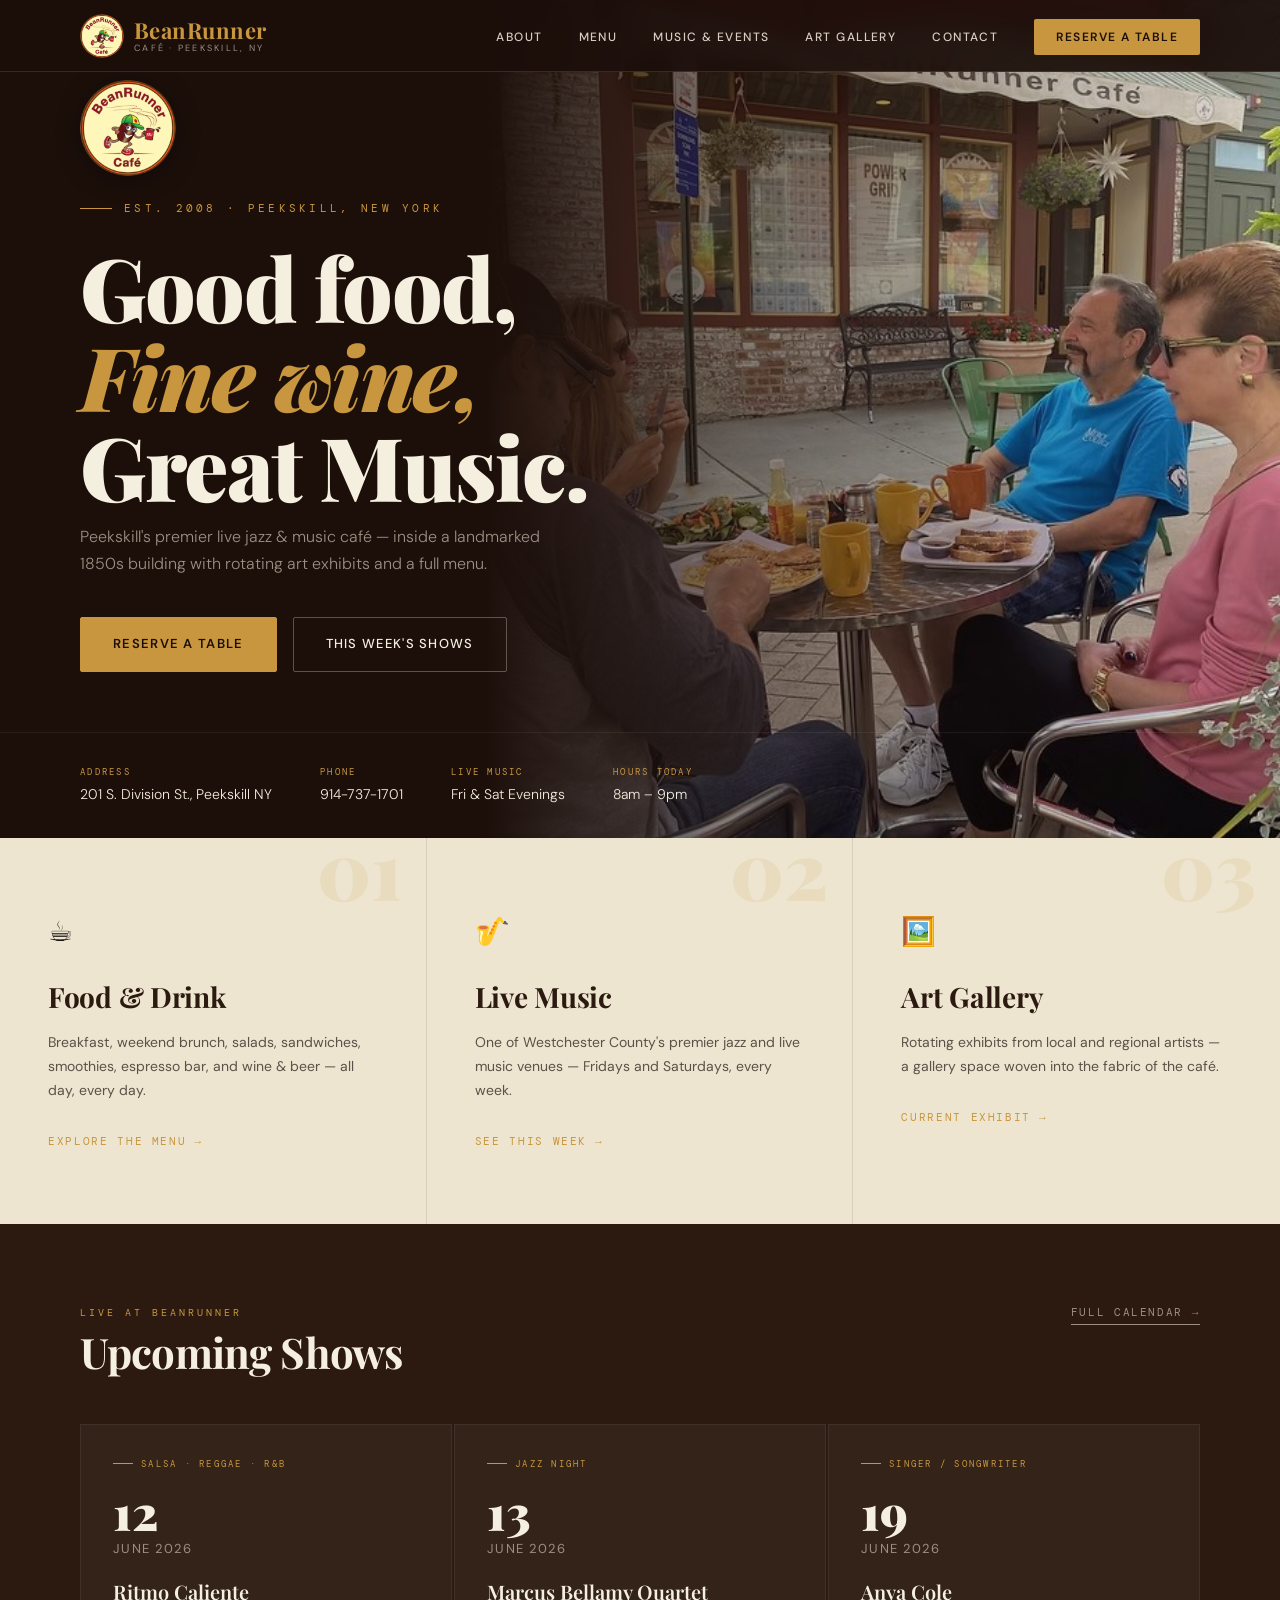
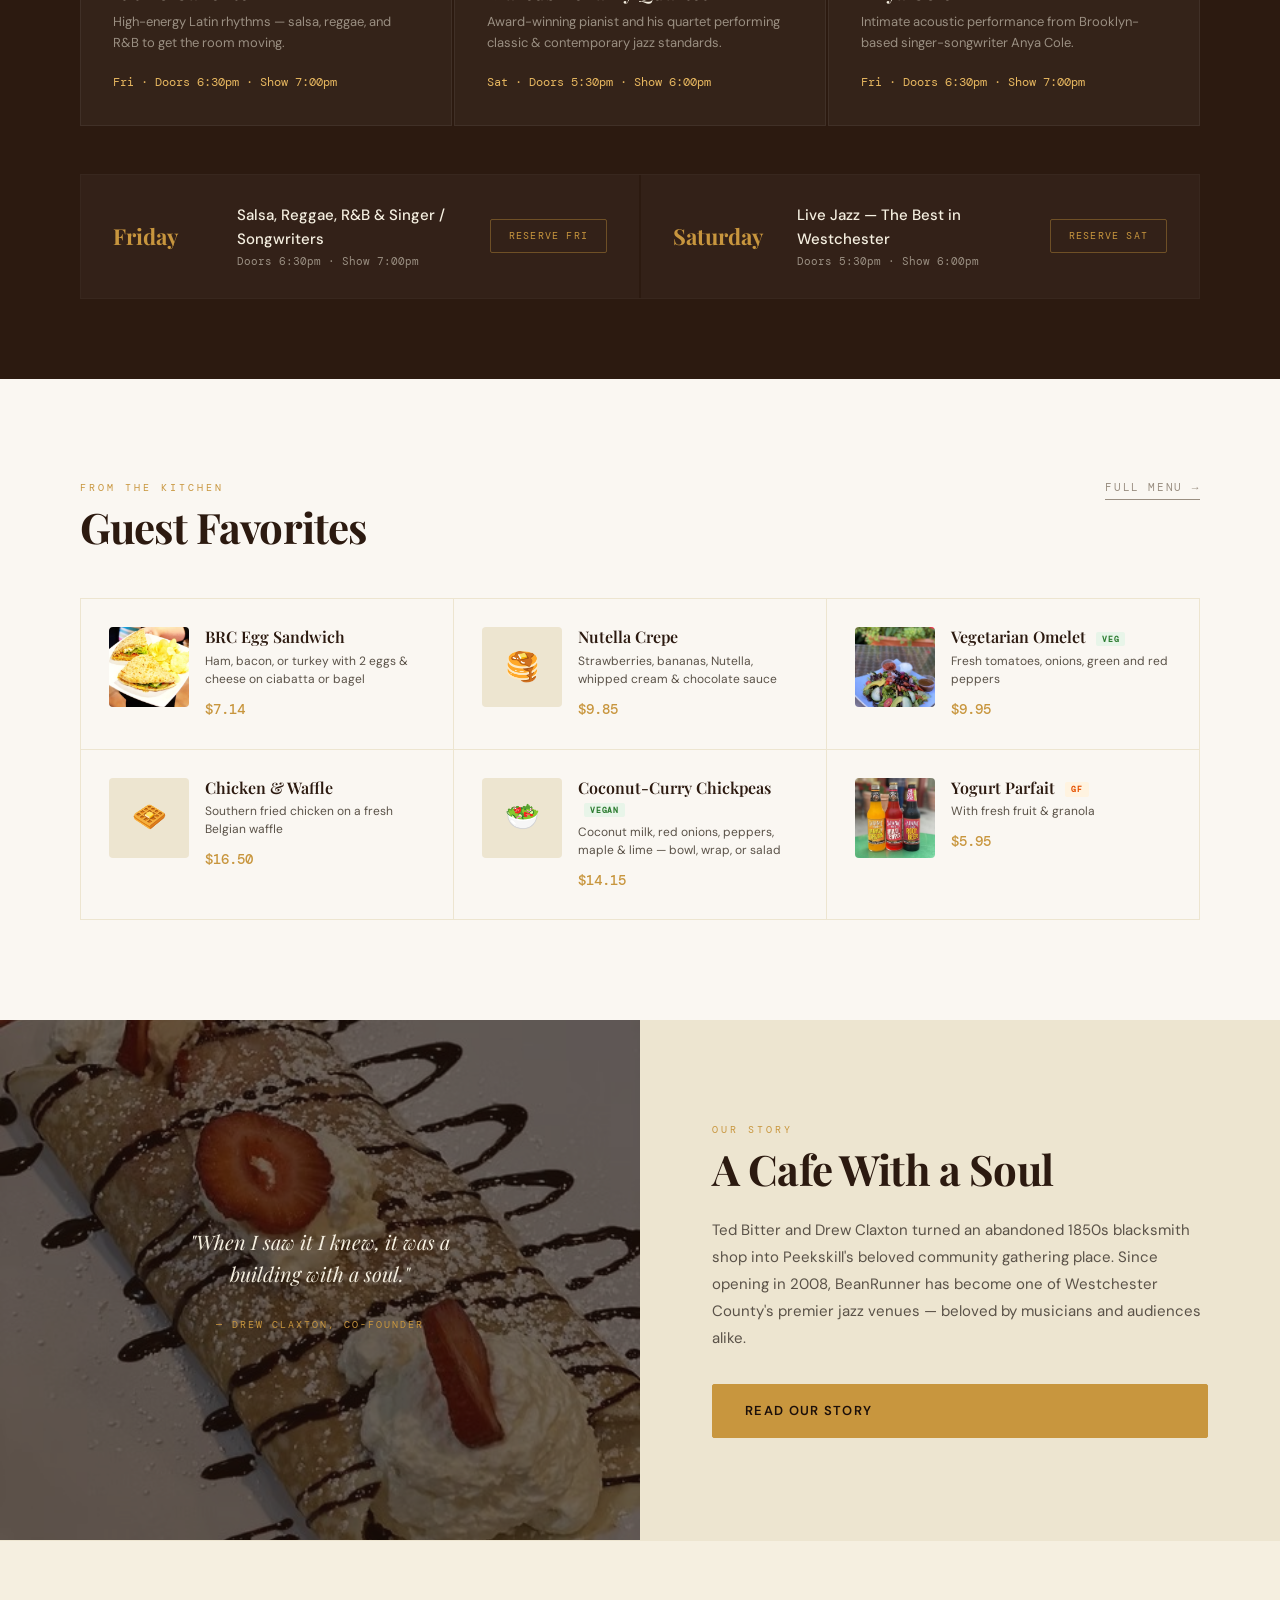
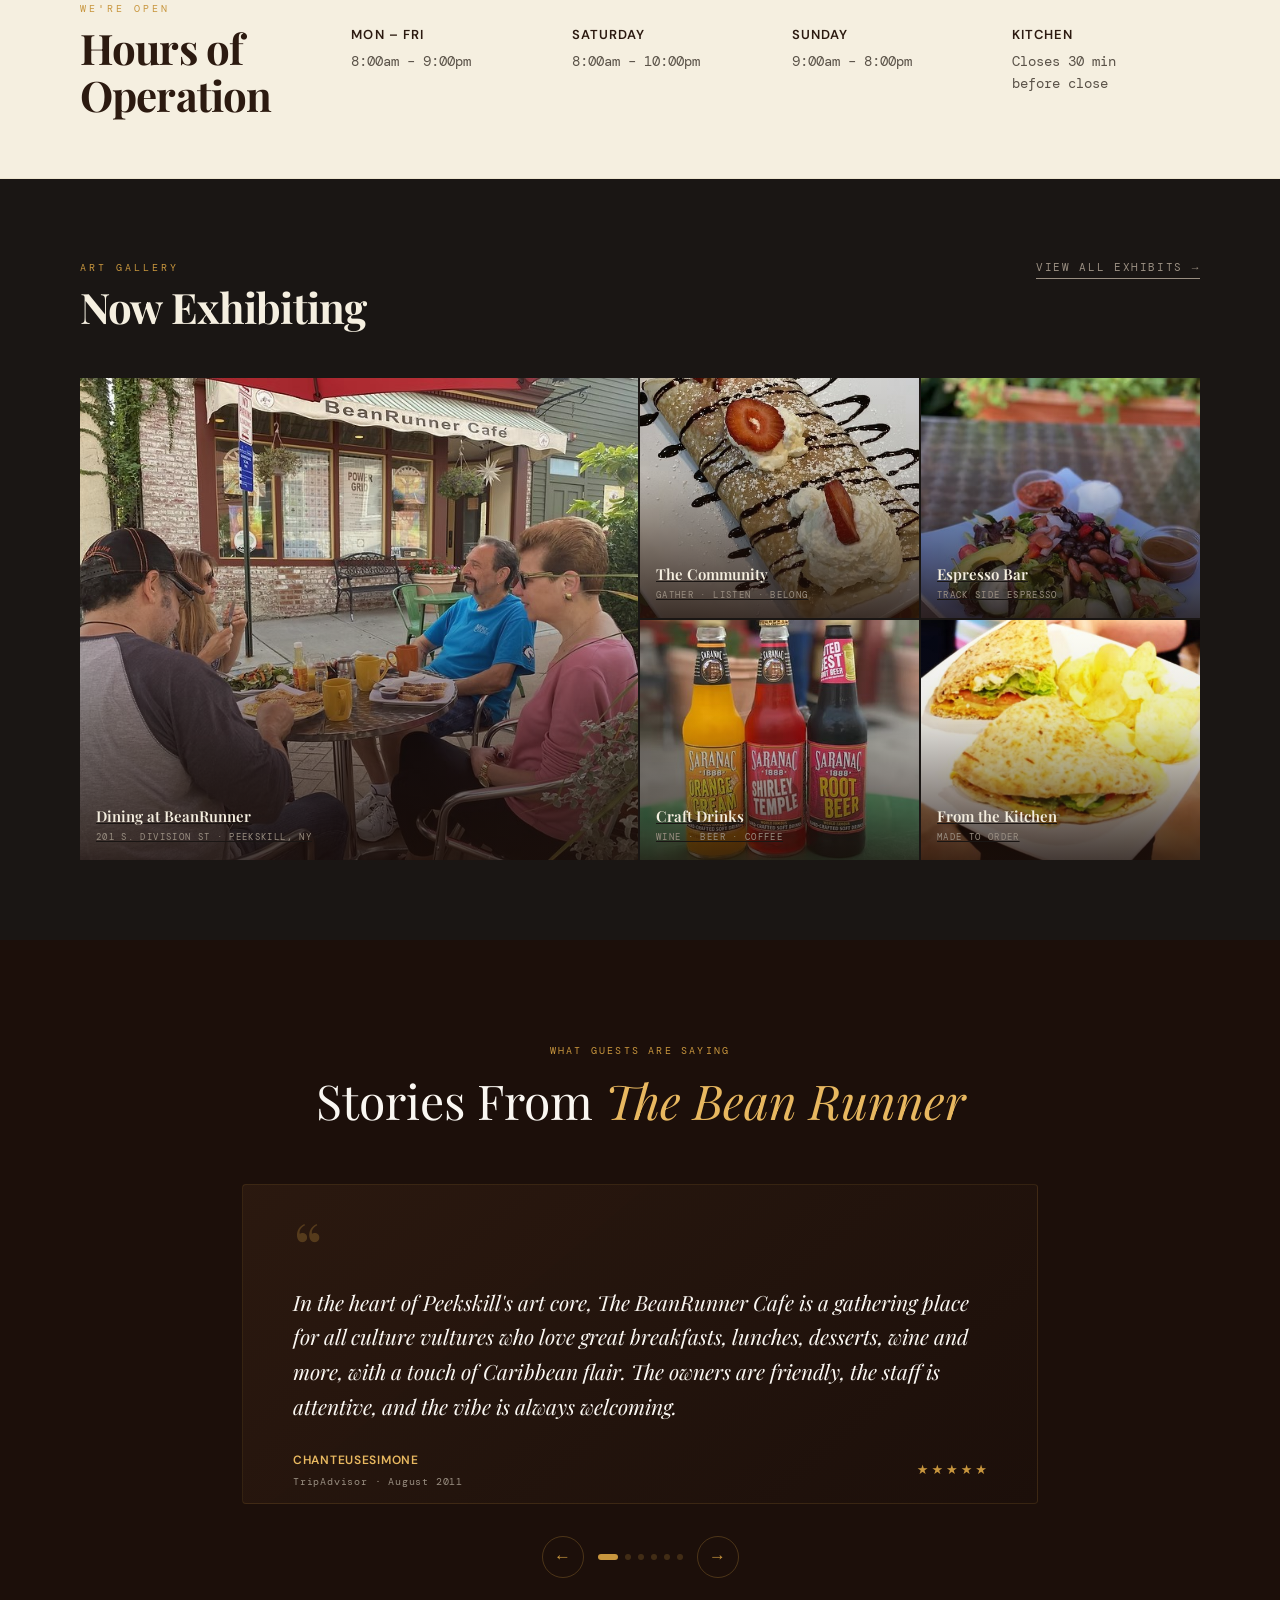
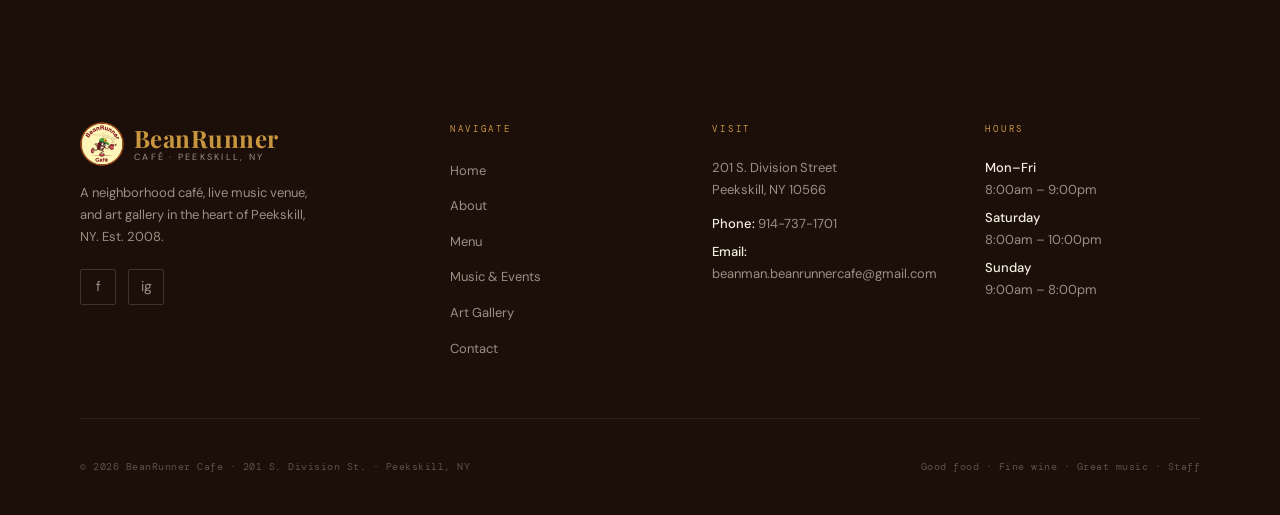
==== commit 37b879c4: "Add discreet staff login link to footer Muted "Staff" link in every page footer pointing to /admin/," ====
--- a/site/index.html
+++ b/site/index.html
@@ -463,12 +463,27 @@
   </div>
   <div class="footer-bottom">
     <div class="footer-copy">© 2026 BeanRunner Cafe · 201 S. Division St. · Peekskill, NY</div>
-    <div class="footer-copy">Good food · Fine wine · Great music</div>
+    <div class="footer-copy">Good food · Fine wine · Great music &middot; <a href="/admin/" class="footer-staff">Staff</a></div>
   </div>
 </footer>
 
 <script src="js/main.js" defer></script>
 <script src="js/reviews.js" defer></script>
 <script src="js/collections.js" defer></script>
+
+<!-- Netlify Identity: catches CMS invite/recovery links (which land on the
+     site root with a token in the URL) and sends staff to the editor. -->
+<script src="https://identity.netlify.com/v1/netlify-identity-widget.js"></script>
+<script>
+  if (window.netlifyIdentity) {
+    window.netlifyIdentity.on('init', function (user) {
+      if (!user) {
+        window.netlifyIdentity.on('login', function () {
+          document.location.href = '/admin/';
+        });
+      }
+    });
+  }
+</script>
 </body>
 </html>
--- a/site/css/styles.css
+++ b/site/css/styles.css
@@ -1361,3 +1361,7 @@
 @media (max-width: 760px) {
   .menu-list { grid-template-columns: 1fr; }
 }
+
+/* Discreet staff login link in the footer (→ Decap CMS at /admin/) */
+.footer-staff { color: var(--ash); text-decoration: none; transition: color 0.2s; }
+.footer-staff:hover { color: var(--amber); }
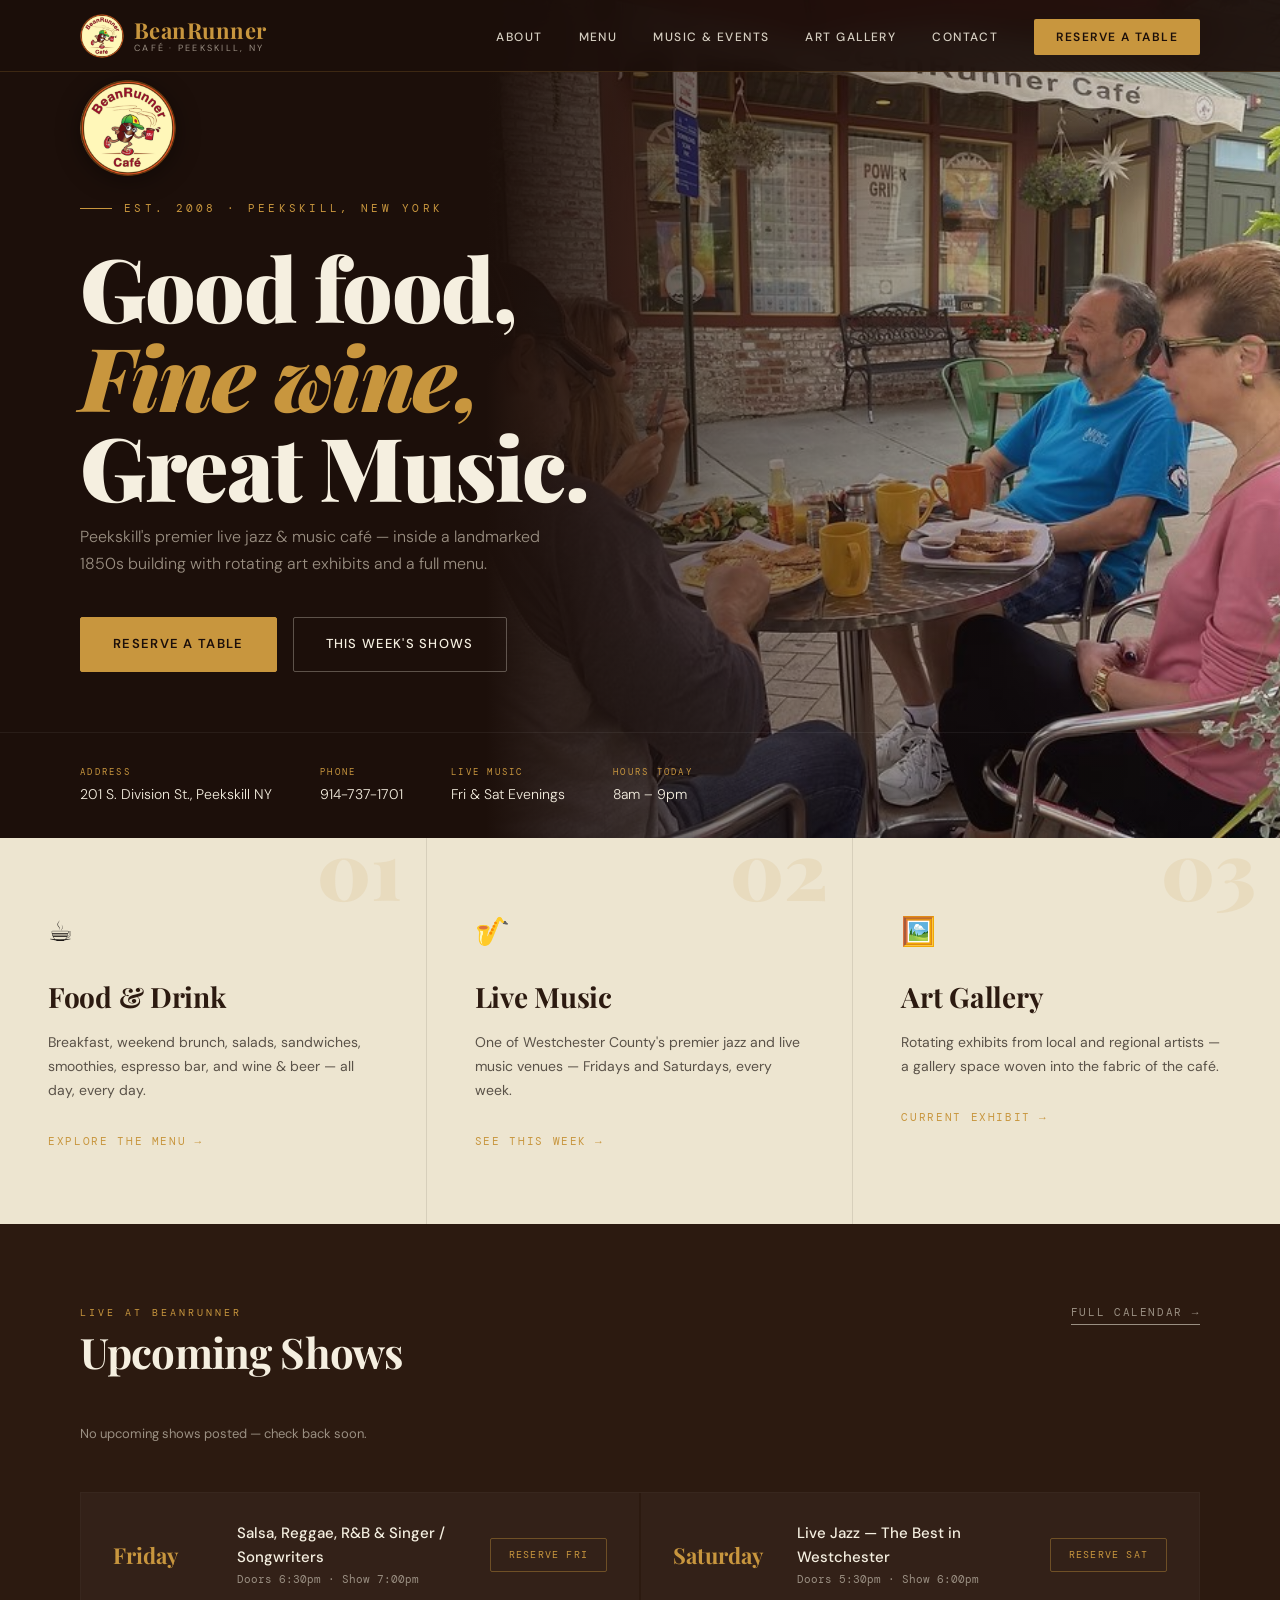
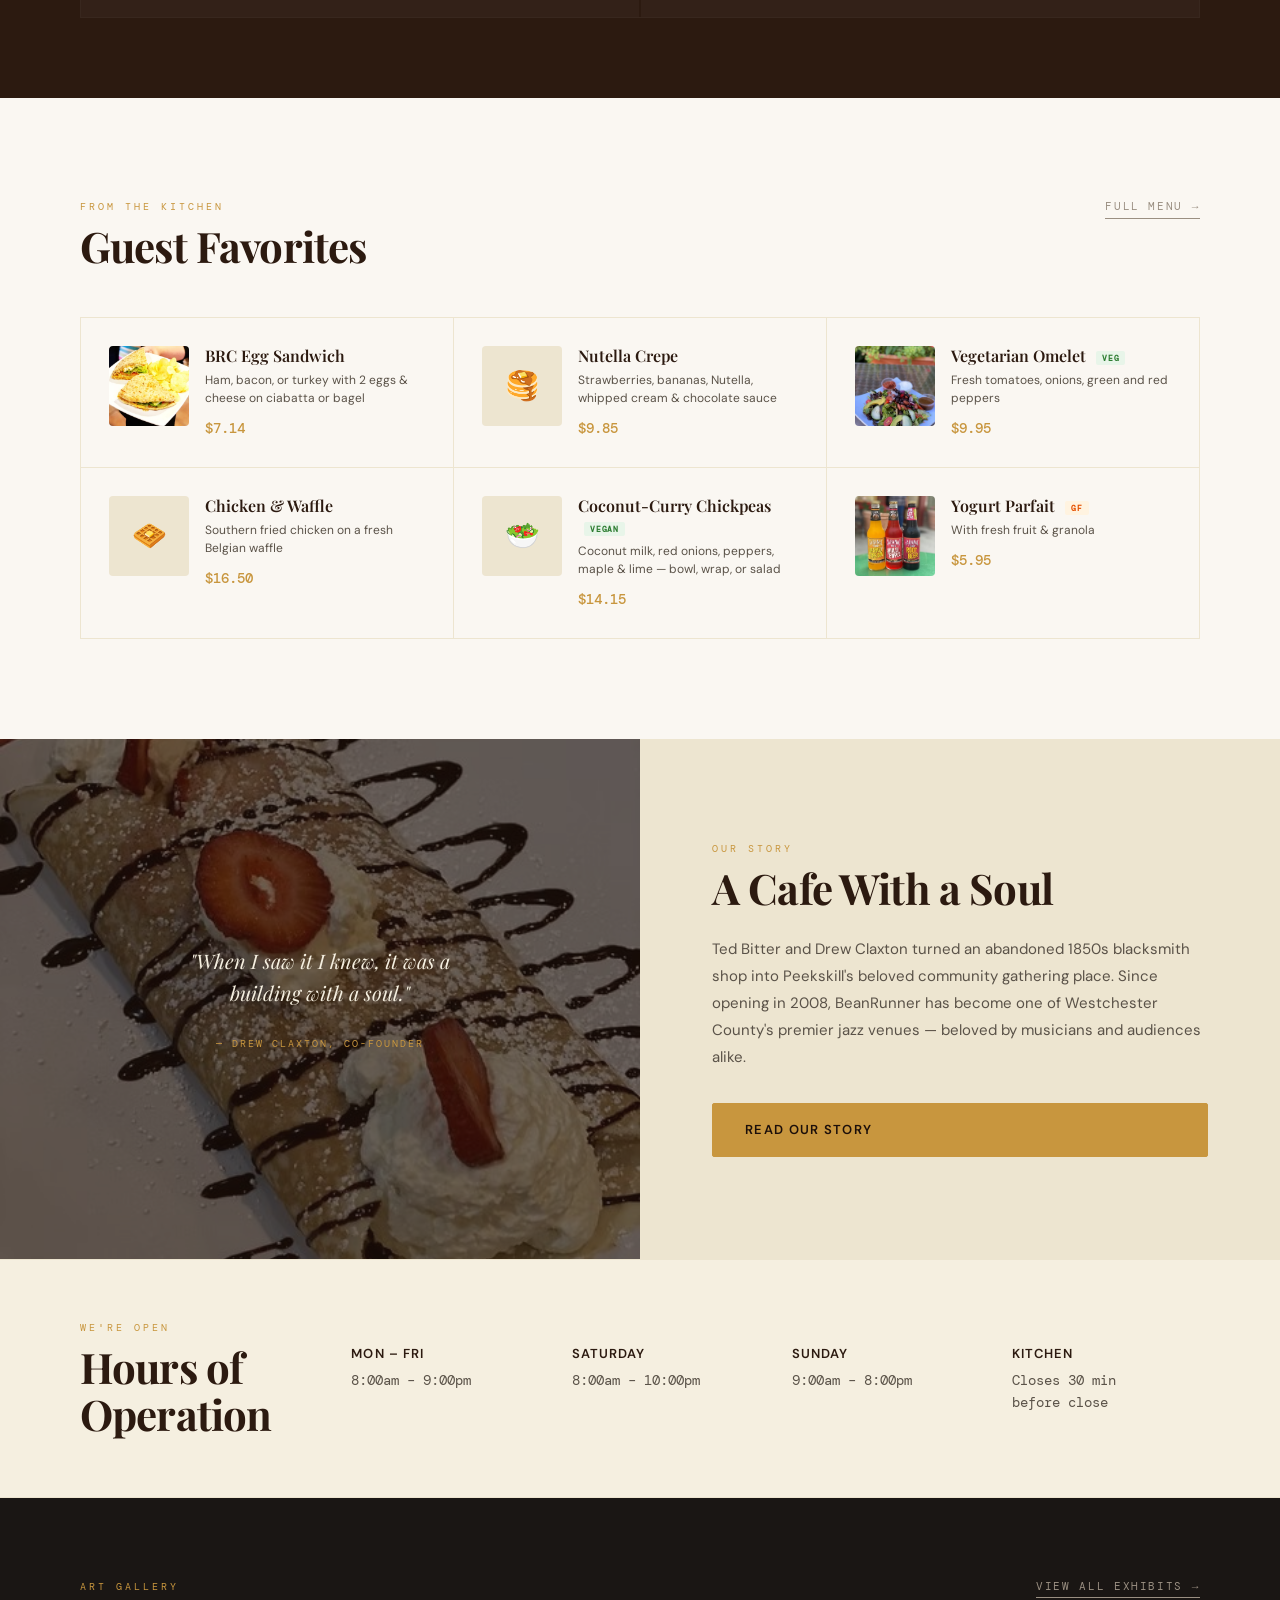
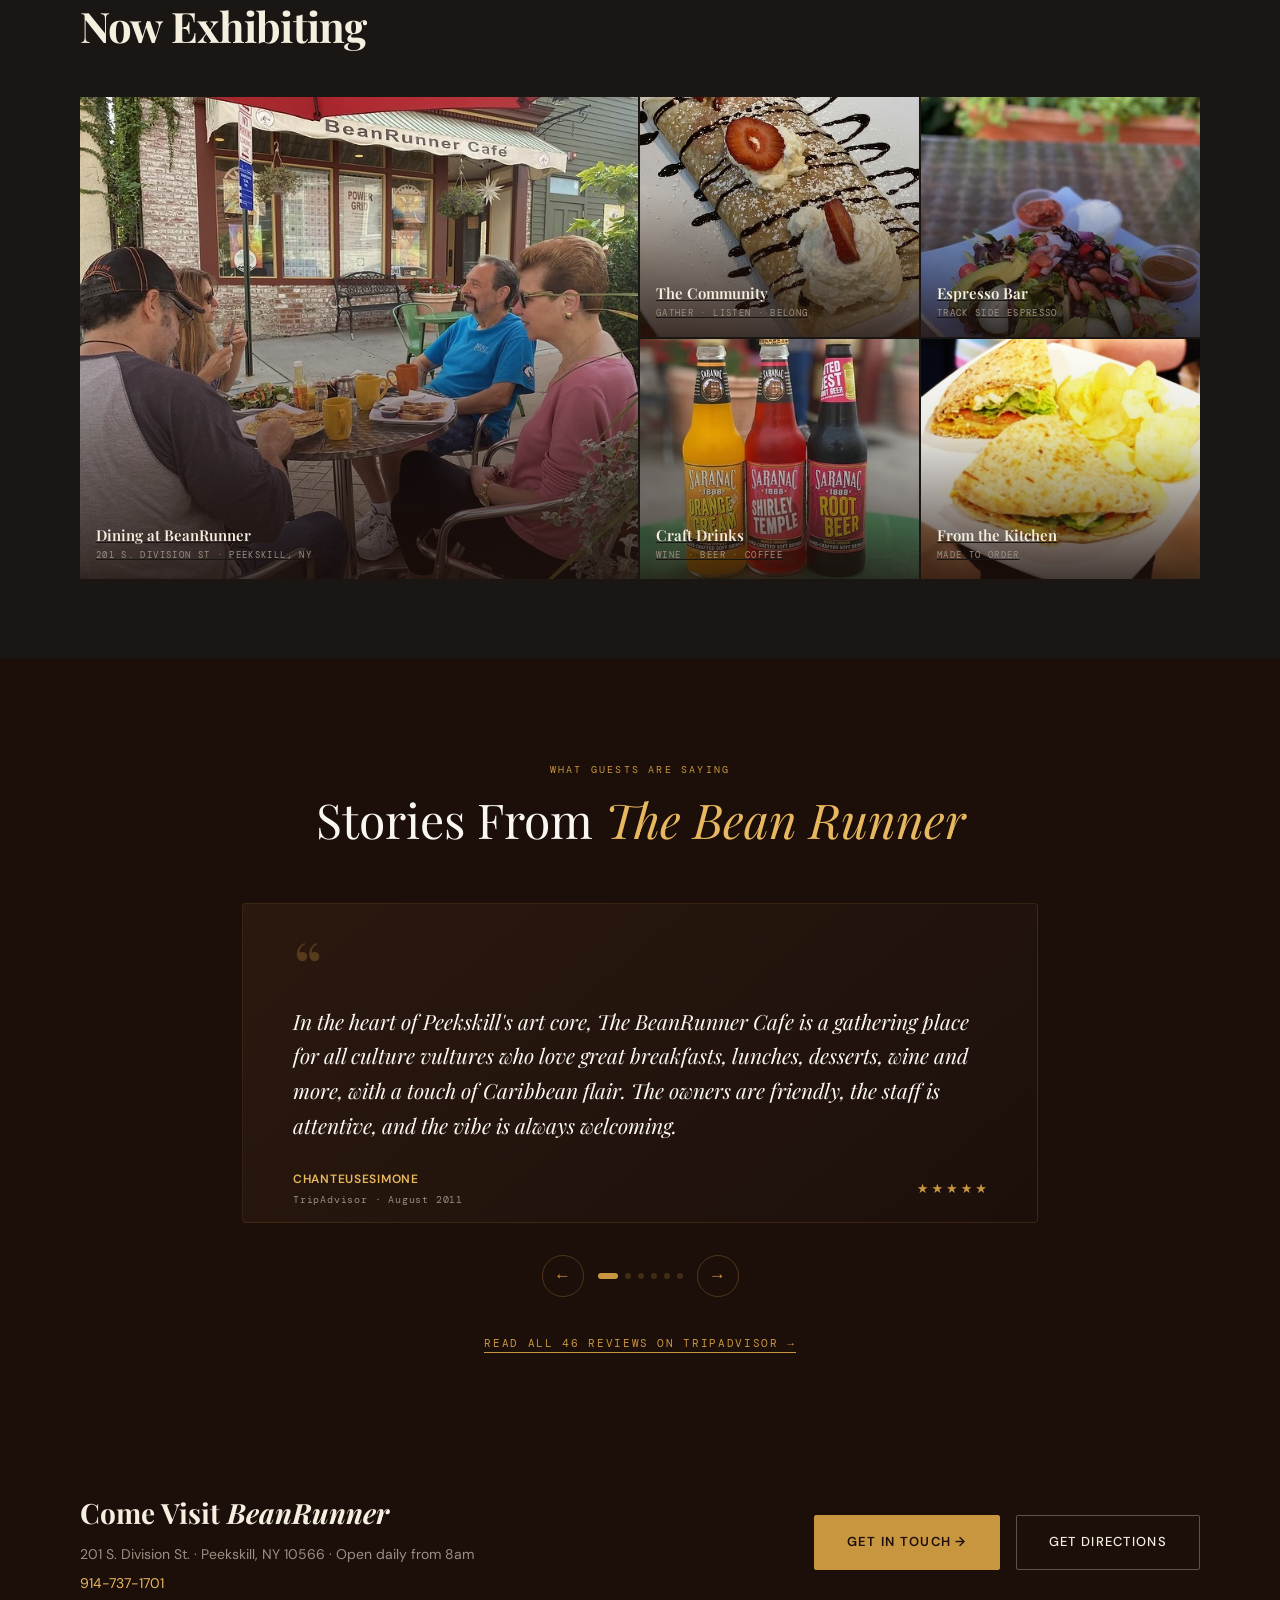
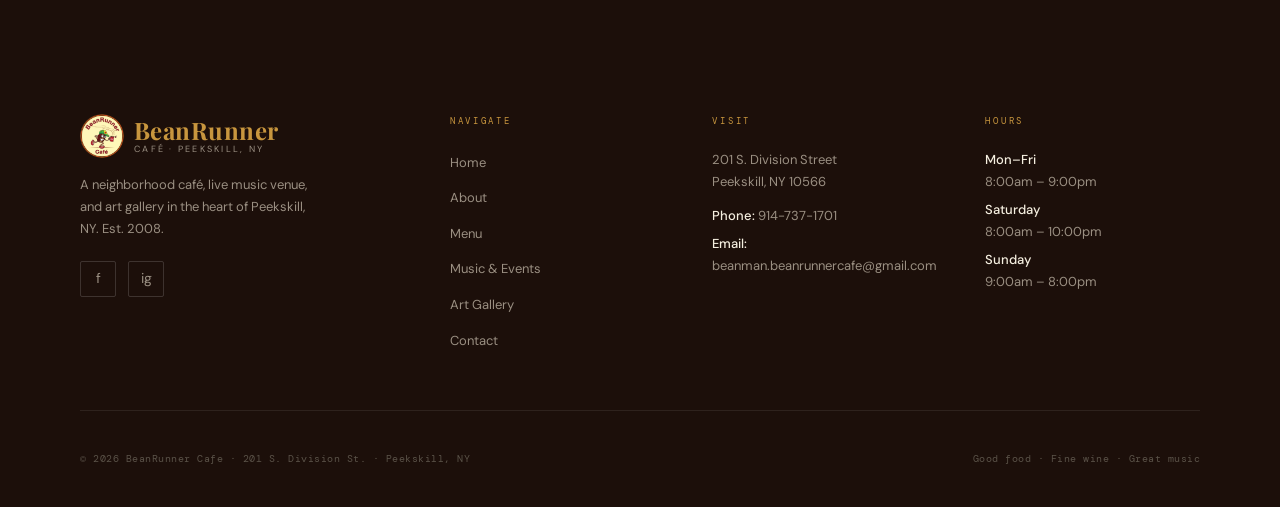
==== commit 7a87f82b: "Fix critical issues + flesh out incomplete pages CRITICAL: - Remove /admin link from all 6 page foot" ====
--- a/site/index.html
+++ b/site/index.html
@@ -416,7 +416,25 @@
         <button class="reviews-arrow" data-review-next aria-label="Next review">→</button>
       </div>
     </div>
-  </section>
+
+    <div class="reviews-ta">
+      <a href="https://www.tripadvisor.com/Restaurant_Review-g47930-d473643-Reviews-Bean_Runner_Cafe-Peekskill_New_York.html" target="_blank" rel="noopener" class="section-more reviews-ta-link">Read all 46 reviews on TripAdvisor →</a>
+    </div>
+
+  </section>
+
+  <!-- ═══ CONTACT CTA ═══════════════════════════════════════════ -->
+  <div class="about-cta" role="complementary" aria-label="Find us">
+    <div>
+      <h2>Come Visit <em>BeanRunner</em></h2>
+      <p>201 S. Division St. · Peekskill, NY 10566 · Open daily from 8am</p>
+      <p style="margin-top:6px;"><a href="tel:+19147371701" style="color:var(--gold);text-decoration:none;">914-737-1701</a></p>
+    </div>
+    <div class="about-cta-actions">
+      <a href="contact.html" class="btn-primary">Get in Touch →</a>
+      <a href="https://maps.google.com/?q=201+S+Division+St+Peekskill+NY" target="_blank" rel="noopener" class="btn-ghost">Get Directions</a>
+    </div>
+  </div>
 
 </main>
 
@@ -463,27 +481,12 @@
   </div>
   <div class="footer-bottom">
     <div class="footer-copy">© 2026 BeanRunner Cafe · 201 S. Division St. · Peekskill, NY</div>
-    <div class="footer-copy">Good food · Fine wine · Great music &middot; <a href="/admin/" class="footer-staff">Staff</a></div>
+    <div class="footer-copy">Good food · Fine wine · Great music</div>
   </div>
 </footer>
 
 <script src="js/main.js" defer></script>
 <script src="js/reviews.js" defer></script>
 <script src="js/collections.js" defer></script>
-
-<!-- Netlify Identity: catches CMS invite/recovery links (which land on the
-     site root with a token in the URL) and sends staff to the editor. -->
-<script src="https://identity.netlify.com/v1/netlify-identity-widget.js"></script>
-<script>
-  if (window.netlifyIdentity) {
-    window.netlifyIdentity.on('init', function (user) {
-      if (!user) {
-        window.netlifyIdentity.on('login', function () {
-          document.location.href = '/admin/';
-        });
-      }
-    });
-  }
-</script>
 </body>
 </html>
--- a/site/css/styles.css
+++ b/site/css/styles.css
@@ -1362,6 +1362,13 @@
   .menu-list { grid-template-columns: 1fr; }
 }
 
-/* Discreet staff login link in the footer (→ Decap CMS at /admin/) */
-.footer-staff { color: var(--ash); text-decoration: none; transition: color 0.2s; }
-.footer-staff:hover { color: var(--amber); }
+/* ── Reviews: TripAdvisor outbound link ─────────────────────── */
+.reviews-ta { text-align: center; margin-top: 32px; padding: 0 24px; }
+.reviews-ta-link { color: var(--amber) !important; border-color: var(--amber) !important; }
+.reviews-ta-link:hover { color: var(--gold) !important; border-color: var(--gold) !important; }
+
+/* ── Gallery: about/rotation strip ─────────────────────────── */
+.gallery-about-strip { border-top: 1px solid var(--parchment); }
+.gallery-about-inner { max-width: 680px; }
+.gallery-about-strip .section-title { color: var(--roast); margin-bottom: 20px; }
+.gallery-about-body { font-size: 15px; color: var(--ash); line-height: 1.8; margin-bottom: 12px; }
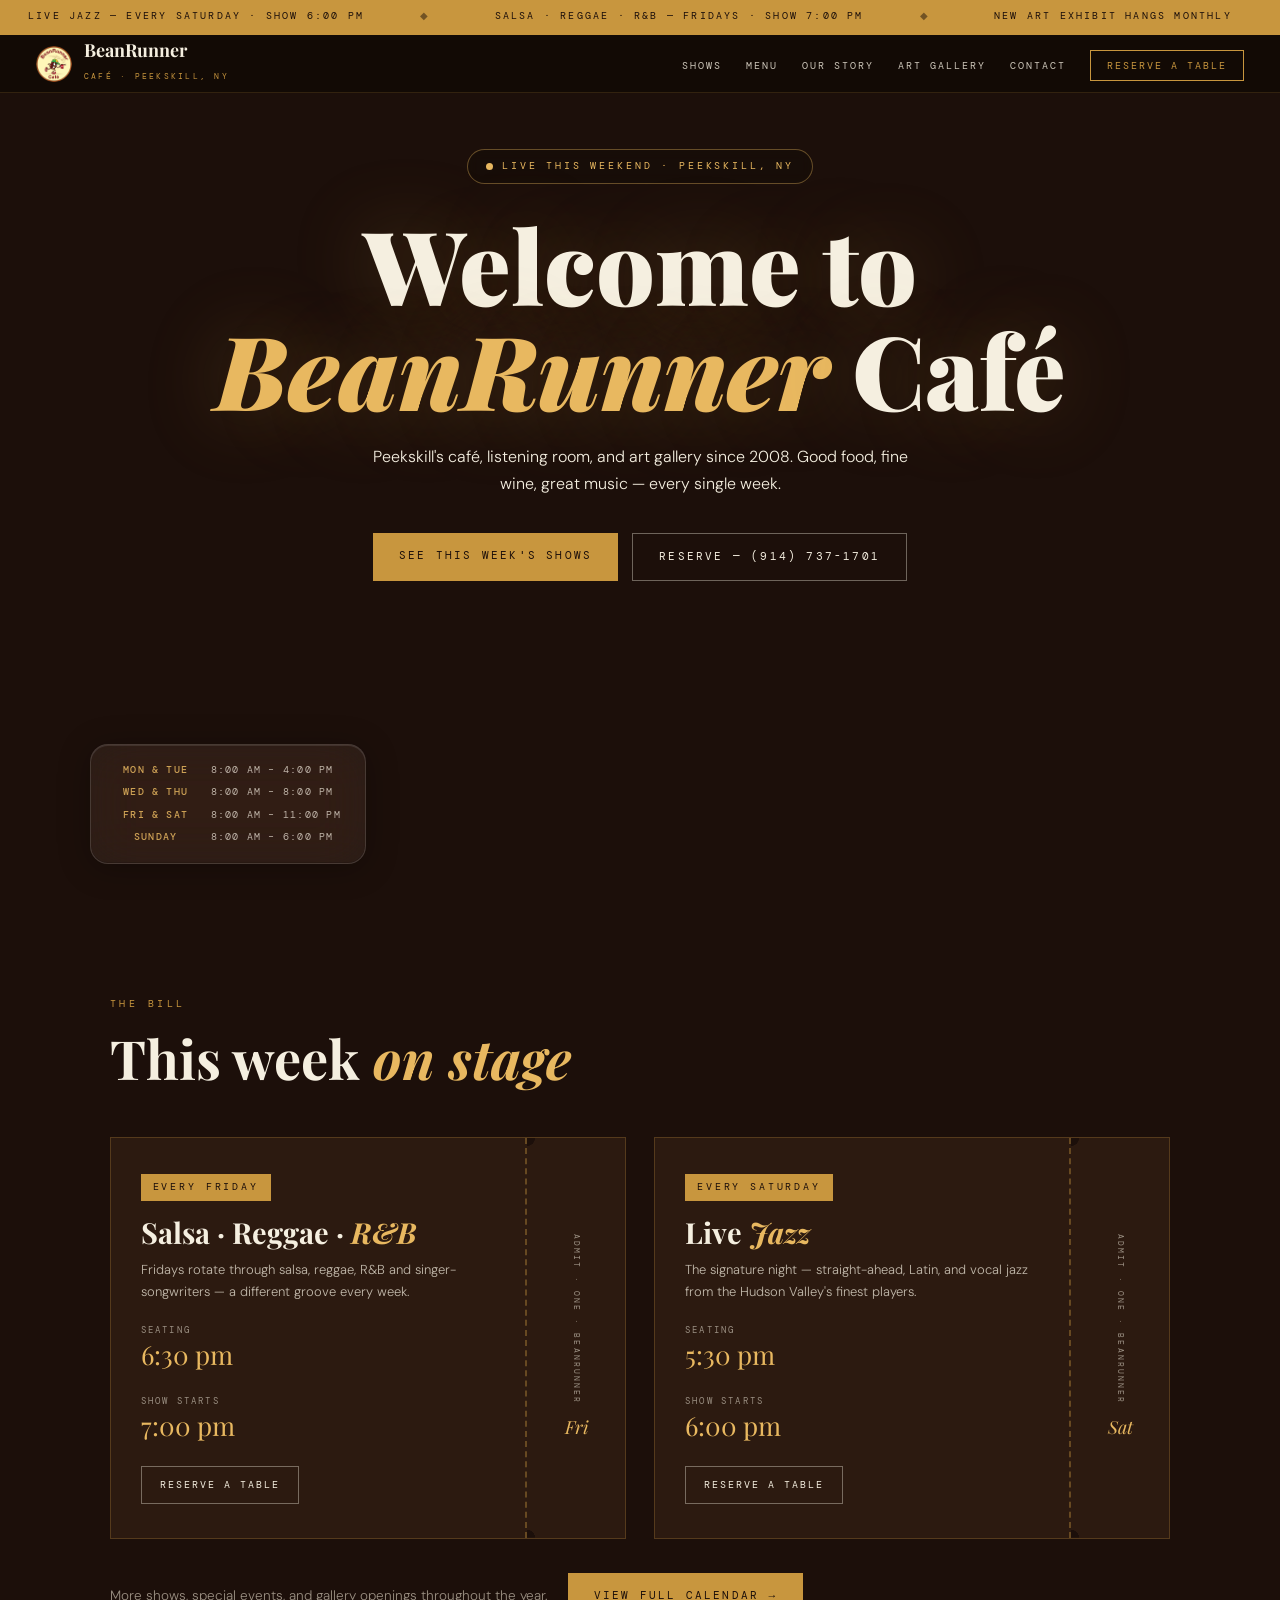
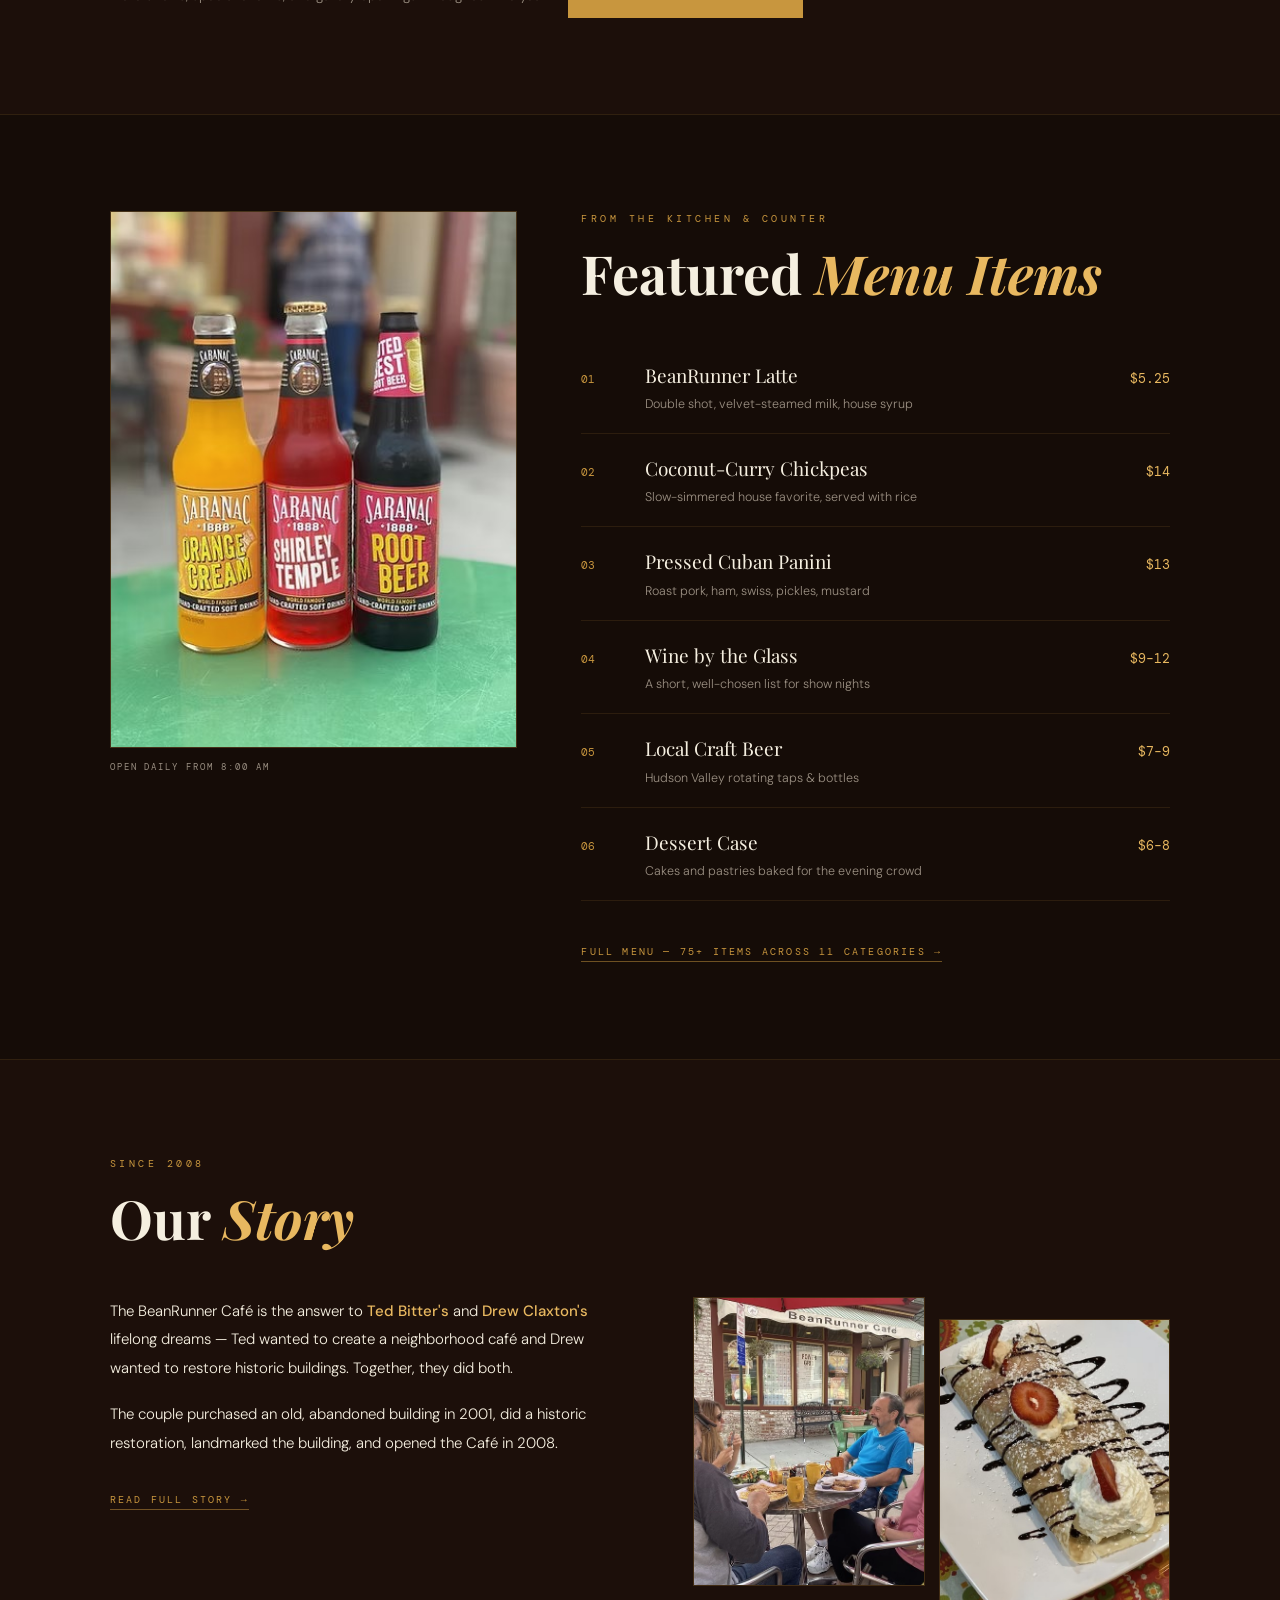
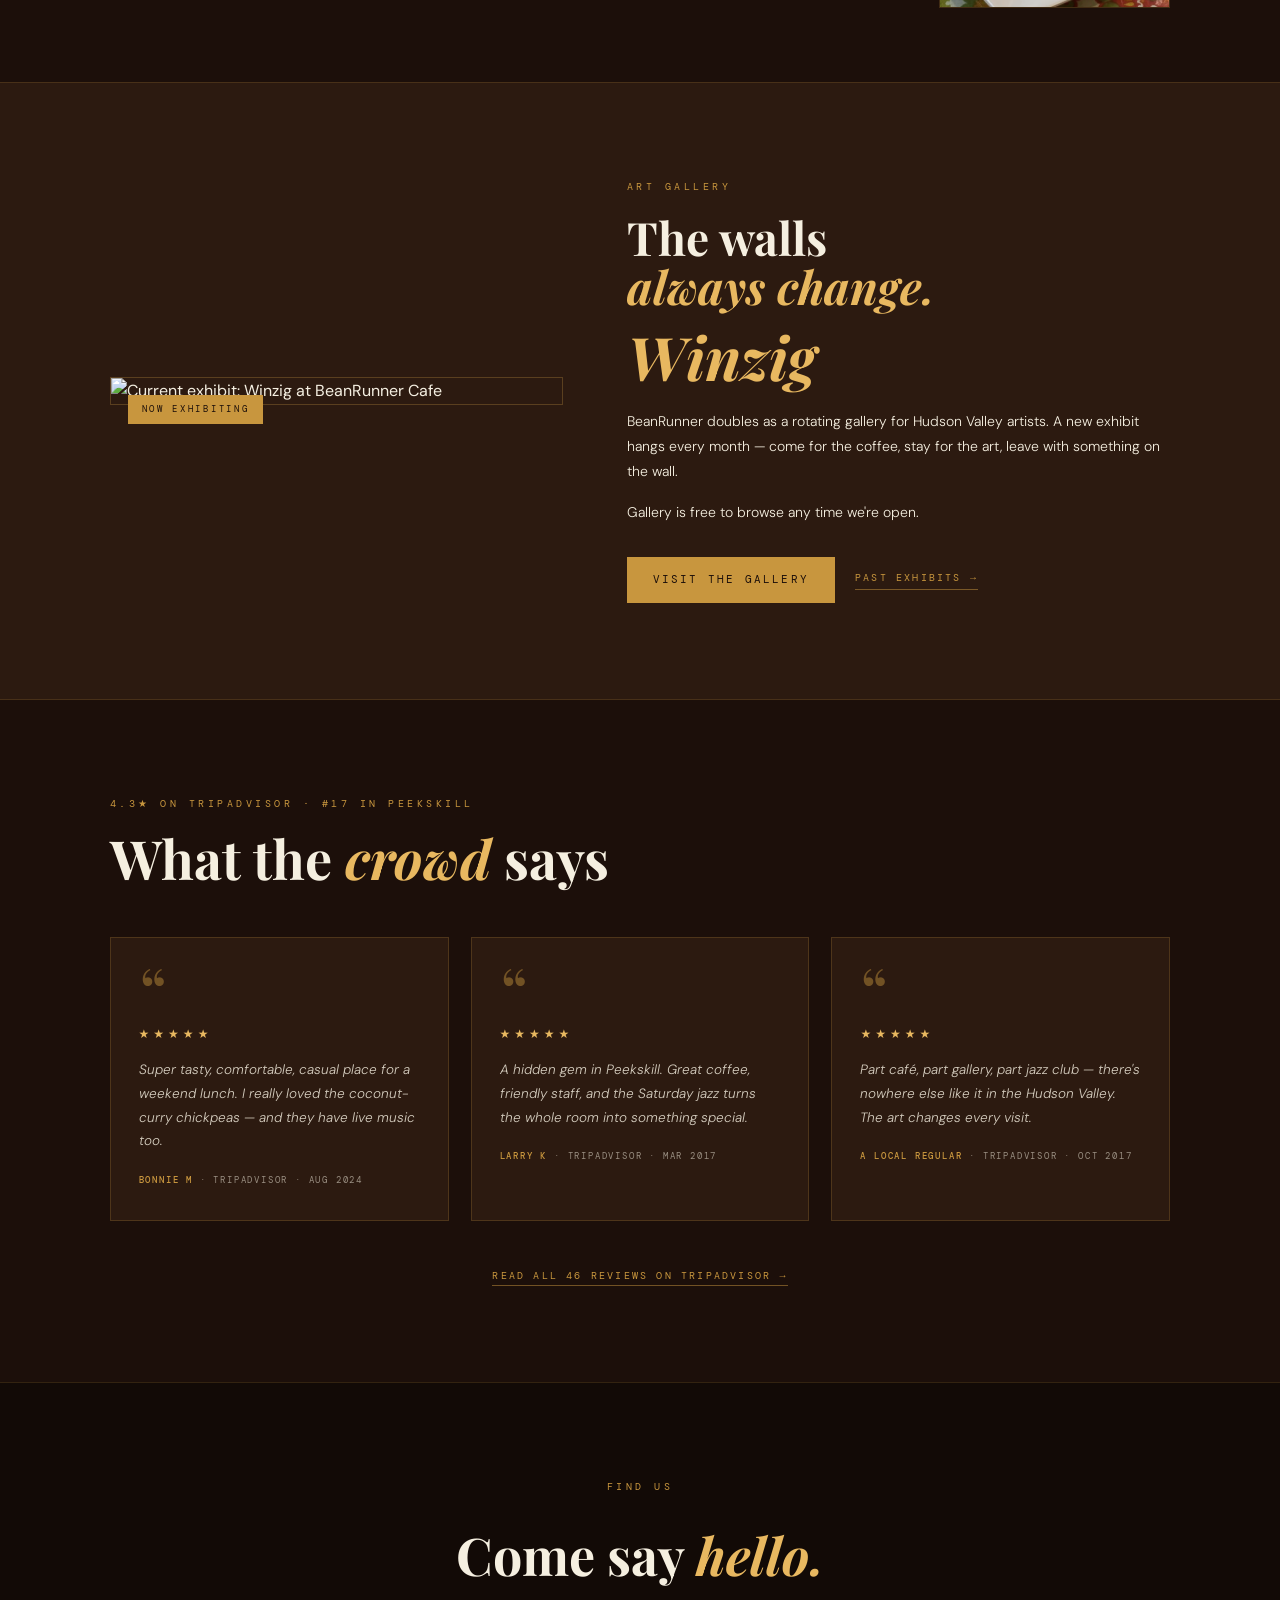
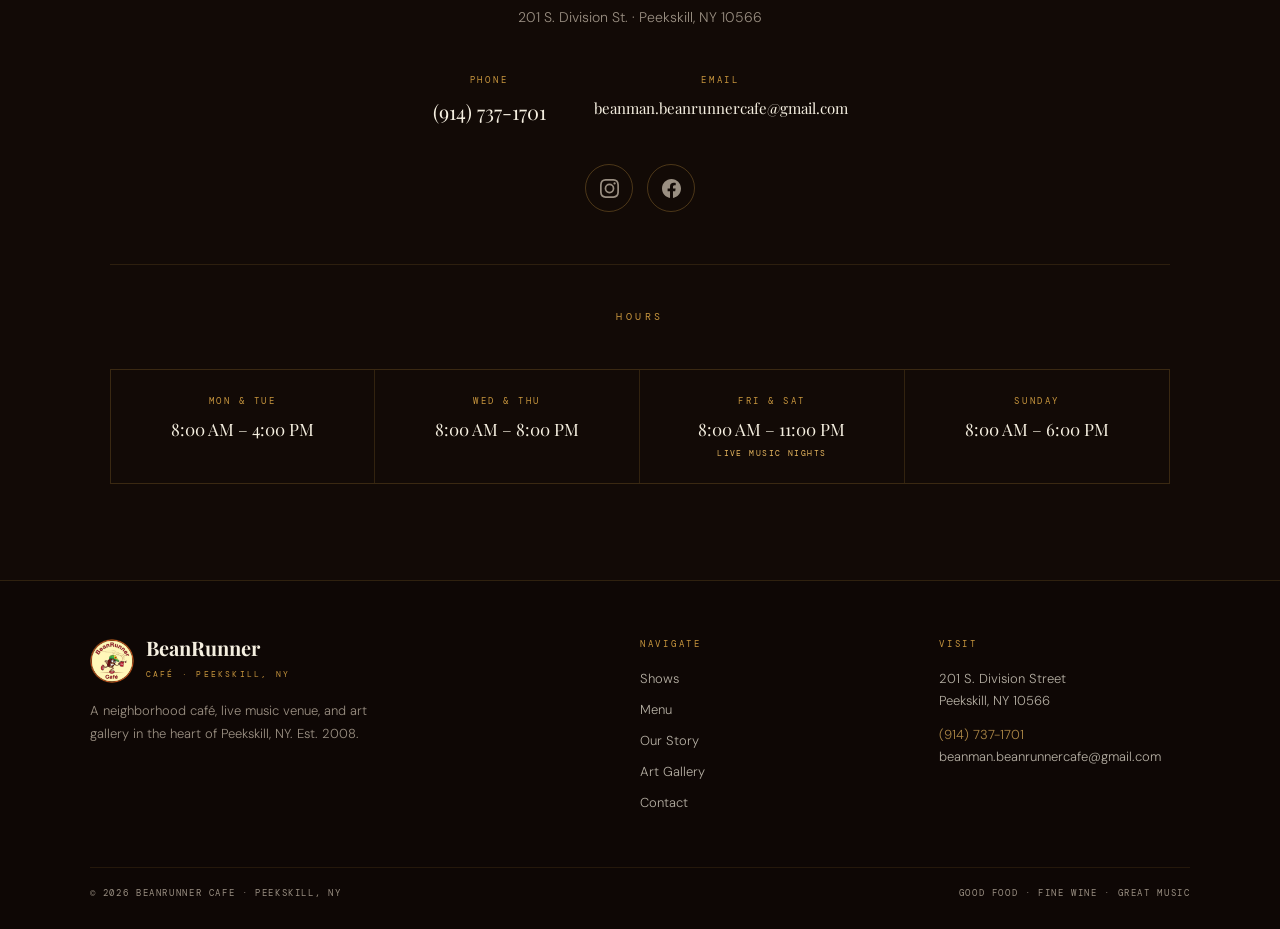
==== commit 5a418dc3: "v2: Implement Prototype E (Stage) redesign across all six site pages Complete replacement of v1 with" ====
--- a/site/index.html
+++ b/site/index.html
@@ -3,13 +3,13 @@
 <head>
 <meta charset="UTF-8">
 <meta name="viewport" content="width=device-width, initial-scale=1.0">
-<title>BeanRunner Cafe — Coffee, Live Music & Art in Peekskill, NY</title>
-<meta name="description" content="BeanRunner Cafe is a neighborhood café, live jazz venue, and art gallery in a landmarked 1850s building in Peekskill, NY. Breakfast all day, live music every Friday & Saturday.">
+<title>BeanRunner Cafe — Coffee, Live Music &amp; Art in Peekskill, NY</title>
+<meta name="description" content="BeanRunner Cafe is a neighborhood café, live jazz venue, and art gallery in a landmarked 1850s building in Peekskill, NY. Breakfast all day, live music every Friday &amp; Saturday.">
 <link rel="canonical" href="https://www.beanrunnercafe.com/">
 
 <!-- Open Graph -->
 <meta property="og:type" content="website">
-<meta property="og:title" content="BeanRunner Cafe — Coffee, Live Music & Art in Peekskill, NY">
+<meta property="og:title" content="BeanRunner Cafe — Coffee, Live Music &amp; Art in Peekskill, NY">
 <meta property="og:description" content="A neighborhood café, live jazz venue, and art gallery in the heart of Peekskill, NY. Est. 2008.">
 <meta property="og:image" content="https://www.beanrunnercafe.com/assets/images/interior.jpg">
 <meta property="og:url" content="https://www.beanrunnercafe.com/">
@@ -17,10 +17,9 @@
 <link rel="icon" href="assets/images/logo.png" type="image/png">
 <link rel="preconnect" href="https://fonts.googleapis.com">
 <link rel="preconnect" href="https://fonts.gstatic.com" crossorigin>
-<link href="https://fonts.googleapis.com/css2?family=Playfair+Display:ital,wght@0,400;0,700;0,900;1,400;1,700&family=DM+Sans:wght@300;400;500&family=DM+Mono:wght@400;500&display=swap" rel="stylesheet">
+<link href="https://fonts.googleapis.com/css2?family=Playfair+Display:ital,wght@0,400;0,700;0,900;1,400;1,700;1,900&family=DM+Sans:wght@300;400;500&family=DM+Mono:wght@400;500&display=swap" rel="stylesheet">
 <link rel="stylesheet" href="css/styles.css">
 
-<!-- Local-business structured data for search/maps -->
 <script type="application/ld+json">
 {
   "@context": "https://schema.org",
@@ -42,19 +41,32 @@
   "priceRange": "$$",
   "foundingDate": "2008",
   "openingHoursSpecification": [
-    { "@type": "OpeningHoursSpecification", "dayOfWeek": ["Monday","Tuesday","Wednesday","Thursday","Friday"], "opens": "08:00", "closes": "21:00" },
-    { "@type": "OpeningHoursSpecification", "dayOfWeek": "Saturday", "opens": "08:00", "closes": "22:00" },
-    { "@type": "OpeningHoursSpecification", "dayOfWeek": "Sunday", "opens": "09:00", "closes": "20:00" }
+    { "@type": "OpeningHoursSpecification", "dayOfWeek": ["Monday","Tuesday"], "opens": "08:00", "closes": "16:00" },
+    { "@type": "OpeningHoursSpecification", "dayOfWeek": ["Wednesday","Thursday"], "opens": "08:00", "closes": "20:00" },
+    { "@type": "OpeningHoursSpecification", "dayOfWeek": ["Friday","Saturday"], "opens": "08:00", "closes": "23:00" },
+    { "@type": "OpeningHoursSpecification", "dayOfWeek": "Sunday", "opens": "08:00", "closes": "18:00" }
   ]
 }
 </script>
 </head>
-<body>
-
-<!-- ═══ NAV (shared across all pages) ═══════════════════════════ -->
-<nav class="site-nav">
+<body class="page-home">
+
+<div class="marquee" aria-hidden="true">
+  <div class="marquee-track">
+    <span>Live Jazz — Every Saturday · Show 6:00 pm</span><span class="dot">◆</span>
+    <span>Salsa · Reggae · R&amp;B — Fridays · Show 7:00 pm</span><span class="dot">◆</span>
+    <span>New Art Exhibit Hangs Monthly</span><span class="dot">◆</span>
+    <span>Reserve: (914) 737-1701</span><span class="dot">◆</span>
+    <span>Live Jazz — Every Saturday · Show 6:00 pm</span><span class="dot">◆</span>
+    <span>Salsa · Reggae · R&amp;B — Fridays · Show 7:00 pm</span><span class="dot">◆</span>
+    <span>New Art Exhibit Hangs Monthly</span><span class="dot">◆</span>
+    <span>Reserve: (914) 737-1701</span><span class="dot">◆</span>
+  </div>
+</div>
+
+<nav>
   <a href="index.html" class="nav-logo" aria-label="BeanRunner Cafe — home">
-    <img src="assets/images/logo.png" alt="" class="nav-logo-img" width="44" height="44">
+    <img src="assets/images/logo.png" alt="" width="36" height="36">
     <span>
       <span class="nav-logo-text">BeanRunner</span>
       <span class="nav-logo-sub">Café · Peekskill, NY</span>
@@ -64,9 +76,9 @@
     <span></span><span></span><span></span>
   </button>
   <ul class="nav-links" id="nav-links">
-    <li><a href="about.html">About</a></li>
+    <li><a href="events.html">Shows</a></li>
     <li><a href="menu.html">Menu</a></li>
-    <li><a href="events.html">Music &amp; Events</a></li>
+    <li><a href="about.html">Our Story</a></li>
     <li><a href="gallery.html">Art Gallery</a></li>
     <li><a href="contact.html">Contact</a></li>
     <li><a href="tel:+19147371701" class="nav-cta">Reserve a Table</a></li>
@@ -75,418 +87,298 @@
 
 <main>
 
-  <!-- ═══ HERO ═══════════════════════════════════════════════════ -->
+  <!-- HERO -->
   <section id="hero">
-    <div class="hero-photo" role="img" aria-label="The interior of BeanRunner Cafe"></div>
-    <div class="hero-content">
-      <img src="assets/images/logo.png" alt="" class="hero-logo" width="96" height="96">
-      <p class="hero-eyebrow">Est. 2008 · Peekskill, New York</p>
-      <h1 class="hero-title">Good food,<br><em>Fine wine,</em><br>Great Music.</h1>
-      <p class="hero-sub">Peekskill's premier live jazz &amp; music café — inside a landmarked 1850s building with rotating art exhibits and a full menu.</p>
-      <div class="hero-actions">
-        <a href="tel:+19147371701" class="btn-primary">Reserve a Table</a>
-        <a href="events.html" class="btn-ghost">This Week's Shows</a>
-      </div>
-    </div>
-    <div class="hero-info">
-      <div class="hero-info-item">
-        <div class="hero-info-label">Address</div>
-        <div class="hero-info-value">201 S. Division St., Peekskill NY</div>
-      </div>
-      <div class="hero-info-item">
-        <div class="hero-info-label">Phone</div>
-        <div class="hero-info-value"><a href="tel:+19147371701" style="text-decoration:none;color:inherit;">914-737-1701</a></div>
-      </div>
-      <div class="hero-info-item">
-        <div class="hero-info-label">Live Music</div>
-        <div class="hero-info-value">Fri &amp; Sat Evenings</div>
-      </div>
-      <div class="hero-info-item">
-        <div class="hero-info-label">Hours Today</div>
-        <div class="hero-info-value">8am – 9pm</div>
-      </div>
-    </div>
-  </section>
-
-  <!-- ═══ THREE PILLARS ══════════════════════════════════════════ -->
-  <section id="pillars" aria-label="What we offer">
-    <div class="pillar">
-      <div class="pillar-number" aria-hidden="true">01</div>
-      <span class="pillar-icon" aria-hidden="true">☕</span>
-      <h2 class="pillar-title">Food &amp; Drink</h2>
-      <p class="pillar-text">Breakfast, weekend brunch, salads, sandwiches, smoothies, espresso bar, and wine &amp; beer — all day, every day.</p>
-      <a href="menu.html" class="pillar-link">Explore the Menu</a>
-    </div>
-    <div class="pillar">
-      <div class="pillar-number" aria-hidden="true">02</div>
-      <span class="pillar-icon" aria-hidden="true">🎷</span>
-      <h2 class="pillar-title">Live Music</h2>
-      <p class="pillar-text">One of Westchester County's premier jazz and live music venues — Fridays and Saturdays, every week.</p>
-      <a href="events.html" class="pillar-link">See This Week</a>
-    </div>
-    <div class="pillar">
-      <div class="pillar-number" aria-hidden="true">03</div>
-      <span class="pillar-icon" aria-hidden="true">🖼️</span>
-      <h2 class="pillar-title">Art Gallery</h2>
-      <p class="pillar-text">Rotating exhibits from local and regional artists — a gallery space woven into the fabric of the café.</p>
-      <a href="gallery.html" class="pillar-link">Current Exhibit</a>
-    </div>
-  </section>
-
-  <!-- ═══ EVENTS PREVIEW ═════════════════════════════════════════ -->
-  <section id="events-preview" aria-labelledby="events-preview-title">
-    <div class="section-header">
+    <div class="stage-light" aria-hidden="true"></div>
+    <div class="stage-floor" aria-hidden="true"></div>
+
+    <span class="live-badge reveal in">Live this weekend · Peekskill, NY</span>
+
+    <h1 class="hero-title reveal in">
+      Welcome to<br><em>BeanRunner</em> Café
+    </h1>
+
+    <p class="hero-sub reveal in d1">
+      Peekskill's café, listening room, and art gallery since 2008. Good food, fine wine, great music — every single week.
+    </p>
+
+    <div class="hero-actions reveal in d2">
+      <a href="events.html" class="btn-primary">See This Week's Shows</a>
+      <a href="tel:+19147371701" class="btn-ghost">Reserve — (914) 737-1701</a>
+    </div>
+
+    <div class="hero-hours reveal in d3" role="complementary" aria-label="Business hours">
+      <div class="hh-row"><strong>Mon &amp; Tue</strong>8:00 AM – 4:00 PM</div>
+      <div class="hh-row"><strong>Wed &amp; Thu</strong>8:00 AM – 8:00 PM</div>
+      <div class="hh-row"><strong>Fri &amp; Sat</strong>8:00 AM – 11:00 PM</div>
+      <div class="hh-row"><strong>Sunday</strong>8:00 AM – 6:00 PM</div>
+    </div>
+  </section>
+
+  <!-- SHOWS / TICKET STUBS -->
+  <section id="shows">
+    <span class="eyebrow reveal">The bill</span>
+    <h2 class="section-title reveal">This week <em>on stage</em></h2>
+
+    <div class="tickets">
+      <article class="ticket reveal d1">
+        <div class="ticket-main">
+          <span class="ticket-day">Every Friday</span>
+          <h3 class="ticket-name">Salsa · Reggae · <em>R&amp;B</em></h3>
+          <p class="ticket-desc">Fridays rotate through salsa, reggae, R&amp;B and singer-songwriters — a different groove every week.</p>
+          <div class="ticket-showtime">
+            <span class="t-label">Seating</span>
+            <span class="t-value">6:30 pm</span>
+          </div>
+          <div class="ticket-showtime">
+            <span class="t-label">Show starts</span>
+            <span class="t-value">7:00 pm</span>
+          </div>
+          <a href="tel:+19147371701" class="btn-ghost">Reserve a Table</a>
+        </div>
+        <div class="ticket-stub">
+          <span class="adm">Admit · One · BeanRunner</span>
+          <span class="stub-day">Fri</span>
+        </div>
+      </article>
+
+      <article class="ticket reveal d2">
+        <div class="ticket-main">
+          <span class="ticket-day">Every Saturday</span>
+          <h3 class="ticket-name">Live <em>Jazz</em></h3>
+          <p class="ticket-desc">The signature night — straight-ahead, Latin, and vocal jazz from the Hudson Valley's finest players.</p>
+          <div class="ticket-showtime">
+            <span class="t-label">Seating</span>
+            <span class="t-value">5:30 pm</span>
+          </div>
+          <div class="ticket-showtime">
+            <span class="t-label">Show starts</span>
+            <span class="t-value">6:00 pm</span>
+          </div>
+          <a href="tel:+19147371701" class="btn-ghost">Reserve a Table</a>
+        </div>
+        <div class="ticket-stub">
+          <span class="adm">Admit · One · BeanRunner</span>
+          <span class="stub-day">Sat</span>
+        </div>
+      </article>
+    </div>
+
+    <div class="shows-foot reveal d1">
+      <p>More shows, special events, and gallery openings throughout the year.</p>
+      <a href="events.html" class="btn-primary">View Full Calendar →</a>
+    </div>
+  </section>
+
+  <!-- FEATURED MENU ITEMS -->
+  <section id="setlist">
+    <div class="inner">
+      <figure class="setlist-photo reveal">
+        <img src="assets/images/coffee.jpg" alt="A cup of BeanRunner coffee">
+        <figcaption>Open daily from 8:00 AM</figcaption>
+      </figure>
       <div>
-        <p class="section-eyebrow">Live at BeanRunner</p>
-        <h2 class="section-title" id="events-preview-title">Upcoming Shows</h2>
-      </div>
-      <a href="events.html" class="section-more">Full Calendar →</a>
-    </div>
-
-    <div class="events-grid" id="events-preview-grid" aria-live="polite">
-      <p class="event-detail">Loading upcoming shows…</p>
-    </div>
-
-    <div class="weekly-schedule">
-      <div class="schedule-row">
-        <div class="schedule-day">Friday</div>
-        <div class="schedule-info">
-          <div class="schedule-genre">Salsa, Reggae, R&amp;B &amp; Singer / Songwriters</div>
-          <div class="schedule-time">Doors 6:30pm · Show 7:00pm</div>
-        </div>
-        <a href="tel:+19147371701" class="schedule-btn">Reserve Fri</a>
-      </div>
-      <div class="schedule-row">
-        <div class="schedule-day">Saturday</div>
-        <div class="schedule-info">
-          <div class="schedule-genre">Live Jazz — The Best in Westchester</div>
-          <div class="schedule-time">Doors 5:30pm · Show 6:00pm</div>
-        </div>
-        <a href="tel:+19147371701" class="schedule-btn">Reserve Sat</a>
-      </div>
-    </div>
-  </section>
-
-  <!-- ═══ MENU PREVIEW (guest favorites) ═════════════════════════ -->
-  <section id="menu-preview" aria-labelledby="menu-preview-title">
-    <div class="section-header">
-      <div>
-        <p class="section-eyebrow">From the Kitchen</p>
-        <h2 class="section-title" id="menu-preview-title">Guest Favorites</h2>
-      </div>
-      <a href="menu.html" class="section-more">Full Menu →</a>
-    </div>
-
-    <div class="menu-grid">
-      <div class="menu-item">
-        <div class="menu-item-photo"><img src="assets/images/sandwich.jpg" alt="BRC Egg Sandwich" loading="lazy" width="80" height="80"></div>
-        <div class="menu-item-info">
-          <h3 class="menu-item-name">BRC Egg Sandwich</h3>
-          <p class="menu-item-desc">Ham, bacon, or turkey with 2 eggs &amp; cheese on ciabatta or bagel</p>
-          <div class="menu-item-price">$7.14</div>
-        </div>
-      </div>
-      <div class="menu-item">
-        <div class="menu-item-photo" aria-hidden="true">🥞</div>
-        <div class="menu-item-info">
-          <h3 class="menu-item-name">Nutella Crepe</h3>
-          <p class="menu-item-desc">Strawberries, bananas, Nutella, whipped cream &amp; chocolate sauce</p>
-          <div class="menu-item-price">$9.85</div>
-        </div>
-      </div>
-      <div class="menu-item">
-        <div class="menu-item-photo"><img src="assets/images/cafe2.jpg" alt="Vegetarian Omelet" loading="lazy" width="80" height="80"></div>
-        <div class="menu-item-info">
-          <h3 class="menu-item-name">Vegetarian Omelet <span class="menu-badge badge-vegan">Veg</span></h3>
-          <p class="menu-item-desc">Fresh tomatoes, onions, green and red peppers</p>
-          <div class="menu-item-price">$9.95</div>
-        </div>
-      </div>
-      <div class="menu-item">
-        <div class="menu-item-photo" aria-hidden="true">🧇</div>
-        <div class="menu-item-info">
-          <h3 class="menu-item-name">Chicken &amp; Waffle</h3>
-          <p class="menu-item-desc">Southern fried chicken on a fresh Belgian waffle</p>
-          <div class="menu-item-price">$16.50</div>
-        </div>
-      </div>
-      <div class="menu-item">
-        <div class="menu-item-photo" aria-hidden="true">🥗</div>
-        <div class="menu-item-info">
-          <h3 class="menu-item-name">Coconut-Curry Chickpeas <span class="menu-badge badge-vegan">Vegan</span></h3>
-          <p class="menu-item-desc">Coconut milk, red onions, peppers, maple &amp; lime — bowl, wrap, or salad</p>
-          <div class="menu-item-price">$14.15</div>
-        </div>
-      </div>
-      <div class="menu-item">
-        <div class="menu-item-photo"><img src="assets/images/coffee.jpg" alt="Yogurt Parfait" loading="lazy" width="80" height="80"></div>
-        <div class="menu-item-info">
-          <h3 class="menu-item-name">Yogurt Parfait <span class="menu-badge badge-gf">GF</span></h3>
-          <p class="menu-item-desc">With fresh fruit &amp; granola</p>
-          <div class="menu-item-price">$5.95</div>
-        </div>
-      </div>
-    </div>
-  </section>
-
-  <!-- ═══ ABOUT STRIP ════════════════════════════════════════════ -->
-  <section id="about-strip" aria-labelledby="about-strip-title">
-    <div class="about-visual">
-      <blockquote class="about-quote">
-        <p>"When I saw it I knew, it was a building with a soul."</p>
-        <cite>— Drew Claxton, Co-founder</cite>
-      </blockquote>
-    </div>
-    <div class="about-content">
-      <p class="section-eyebrow">Our Story</p>
-      <h2 class="section-title" id="about-strip-title">A Cafe With a Soul</h2>
-      <p class="about-body">Ted Bitter and Drew Claxton turned an abandoned 1850s blacksmith shop into Peekskill's beloved community gathering place. Since opening in 2008, BeanRunner has become one of Westchester County's premier jazz venues — beloved by musicians and audiences alike.</p>
-      <a href="about.html" class="btn-primary">Read Our Story</a>
-    </div>
-  </section>
-
-  <!-- ═══ HOURS ══════════════════════════════════════════════════ -->
-  <section id="hours" aria-labelledby="hours-title">
-    <div class="hours-label-block">
-      <p class="section-eyebrow">We're Open</p>
-      <h2 class="section-title" id="hours-title">Hours of<br>Operation</h2>
-    </div>
-    <div class="hours-grid">
-      <div class="hours-block">
-        <div class="hours-days">Mon – Fri</div>
-        <div class="hours-time">8:00am – 9:00pm</div>
-      </div>
-      <div class="hours-block">
-        <div class="hours-days">Saturday</div>
-        <div class="hours-time">8:00am – 10:00pm</div>
-      </div>
-      <div class="hours-block">
-        <div class="hours-days">Sunday</div>
-        <div class="hours-time">9:00am – 8:00pm</div>
-      </div>
-      <div class="hours-block">
-        <div class="hours-days">Kitchen</div>
-        <div class="hours-time">Closes 30 min<br>before close</div>
-      </div>
-    </div>
-  </section>
-
-  <!-- ═══ GALLERY TEASER ═════════════════════════════════════════ -->
-  <section id="gallery-teaser" aria-labelledby="gallery-teaser-title">
-    <div class="section-header">
-      <div>
-        <p class="section-eyebrow">Art Gallery</p>
-        <h2 class="section-title" id="gallery-teaser-title">Now Exhibiting</h2>
-      </div>
-      <a href="gallery.html" class="section-more">View All Exhibits →</a>
-    </div>
-    <div class="gallery-mosaic">
-      <a class="gallery-cell" href="gallery.html">
-        <div class="gallery-cell-label">
-          <div class="gallery-cell-label-title">Dining at BeanRunner</div>
-          <div class="gallery-cell-label-sub">201 S. Division St · Peekskill, NY</div>
-        </div>
-      </a>
-      <a class="gallery-cell" href="gallery.html">
-        <div class="gallery-cell-label">
-          <div class="gallery-cell-label-title">The Community</div>
-          <div class="gallery-cell-label-sub">Gather · Listen · Belong</div>
-        </div>
-      </a>
-      <a class="gallery-cell" href="gallery.html">
-        <div class="gallery-cell-label">
-          <div class="gallery-cell-label-title">Espresso Bar</div>
-          <div class="gallery-cell-label-sub">Track Side Espresso</div>
-        </div>
-      </a>
-      <a class="gallery-cell" href="gallery.html">
-        <div class="gallery-cell-label">
-          <div class="gallery-cell-label-title">Craft Drinks</div>
-          <div class="gallery-cell-label-sub">Wine · Beer · Coffee</div>
-        </div>
-      </a>
-      <a class="gallery-cell" href="gallery.html">
-        <div class="gallery-cell-label">
-          <div class="gallery-cell-label-title">From the Kitchen</div>
-          <div class="gallery-cell-label-sub">Made to order</div>
-        </div>
-      </a>
-    </div>
-  </section>
-
-  <!-- ═══ REVIEWS ════════════════════════════════════════════════ -->
-  <section class="reviews-section" aria-labelledby="reviews-title" tabindex="0">
-    <div class="reviews-header">
-      <span class="reviews-eyebrow">What Guests Are Saying</span>
-      <h2 class="reviews-title" id="reviews-title">Stories From <em>The Bean Runner</em></h2>
-    </div>
-
-    <div class="reviews-track-wrap">
-      <div class="reviews-track" aria-live="polite">
-        <article class="review-card active">
-          <span class="review-quote-mark" aria-hidden="true">&ldquo;</span>
-          <p class="review-text">In the heart of Peekskill's art core, The BeanRunner Cafe is a gathering place for all culture vultures who love great breakfasts, lunches, desserts, wine and more, with a touch of Caribbean flair. The owners are friendly, the staff is attentive, and the vibe is always welcoming.</p>
-          <div class="review-meta">
-            <div class="review-meta-left">
-              <span class="review-name">ChanteuseSimone</span>
-              <span class="review-source">TripAdvisor · August 2011</span>
-            </div>
-            <div class="review-stars" aria-label="5 out of 5 stars">
-              <span class="review-star">★</span><span class="review-star">★</span><span class="review-star">★</span><span class="review-star">★</span><span class="review-star">★</span>
-            </div>
-          </div>
-        </article>
-        <article class="review-card">
-          <span class="review-quote-mark" aria-hidden="true">&ldquo;</span>
-          <p class="review-text">Bean Runner is a wonderful addition to the Hudson Valley music scene. It's a small, cozy room with excellent sound. The musicians are the main attraction — they range from good to fabulous.</p>
-          <div class="review-meta">
-            <div class="review-meta-left">
-              <span class="review-name">Larry K</span>
-              <span class="review-source">TripAdvisor · March 2017</span>
-            </div>
-            <div class="review-stars" aria-label="5 out of 5 stars">
-              <span class="review-star">★</span><span class="review-star">★</span><span class="review-star">★</span><span class="review-star">★</span><span class="review-star">★</span>
-            </div>
-          </div>
-        </article>
-        <article class="review-card">
-          <span class="review-quote-mark" aria-hidden="true">&ldquo;</span>
-          <p class="review-text">Super tasty, comfortable, casual place for a weekend lunch! Everything looked good, and I really loved the coconut-curry chickpeas. It looks like they have live music sometimes too — I can see that would be fun.</p>
-          <div class="review-meta">
-            <div class="review-meta-left">
-              <span class="review-name">Bonnie M</span>
-              <span class="review-source">TripAdvisor · August 2024</span>
-            </div>
-            <div class="review-stars" aria-label="5 out of 5 stars">
-              <span class="review-star">★</span><span class="review-star">★</span><span class="review-star">★</span><span class="review-star">★</span><span class="review-star">★</span>
-            </div>
-          </div>
-        </article>
-        <article class="review-card">
-          <span class="review-quote-mark" aria-hidden="true">&ldquo;</span>
-          <p class="review-text">Loved this place! Coffee was robust and fresh. Pastry and service excellent. A great place to chill with a great cup of Java — relaxed atmosphere and helpful staff. Upscale village feel!</p>
-          <div class="review-meta">
-            <div class="review-meta-left">
-              <span class="review-name">Antonia S</span>
-              <span class="review-source">TripAdvisor · April 2018</span>
-            </div>
-            <div class="review-stars" aria-label="5 out of 5 stars">
-              <span class="review-star">★</span><span class="review-star">★</span><span class="review-star">★</span><span class="review-star">★</span><span class="review-star">★</span>
-            </div>
-          </div>
-        </article>
-        <article class="review-card">
-          <span class="review-quote-mark" aria-hidden="true">&ldquo;</span>
-          <p class="review-text">Cozy coffee house with excellent soups, sandwiches, cakes and friendly servers. Relaxed on a comfy couch — far better than any Starbucks, including the taste of the coffee.</p>
-          <div class="review-meta">
-            <div class="review-meta-left">
-              <span class="review-name">FredLawrence_NC</span>
-              <span class="review-source">TripAdvisor · October 2017</span>
-            </div>
-            <div class="review-stars" aria-label="5 out of 5 stars">
-              <span class="review-star">★</span><span class="review-star">★</span><span class="review-star">★</span><span class="review-star">★</span><span class="review-star">★</span>
-            </div>
-          </div>
-        </article>
-        <article class="review-card">
-          <span class="review-quote-mark" aria-hidden="true">&ldquo;</span>
-          <p class="review-text">As an artist, BeanRunner has a great inspirational vibe. I ate here for breakfast and lunch several times during my last visit. I love that it's low-key but also has a good variety of food and drinks.</p>
-          <div class="review-meta">
-            <div class="review-meta-left">
-              <span class="review-name">Jennella Y</span>
-              <span class="review-source">TripAdvisor · September 2020</span>
-            </div>
-            <div class="review-stars" aria-label="5 out of 5 stars">
-              <span class="review-star">★</span><span class="review-star">★</span><span class="review-star">★</span><span class="review-star">★</span><span class="review-star">★</span>
-            </div>
-          </div>
-        </article>
-      </div>
-
-      <div class="reviews-nav">
-        <button class="reviews-arrow" data-review-prev aria-label="Previous review">←</button>
-        <div class="reviews-dots">
-          <button class="reviews-dot active"></button>
-          <button class="reviews-dot"></button>
-          <button class="reviews-dot"></button>
-          <button class="reviews-dot"></button>
-          <button class="reviews-dot"></button>
-          <button class="reviews-dot"></button>
-        </div>
-        <button class="reviews-arrow" data-review-next aria-label="Next review">→</button>
-      </div>
-    </div>
-
-    <div class="reviews-ta">
-      <a href="https://www.tripadvisor.com/Restaurant_Review-g47930-d473643-Reviews-Bean_Runner_Cafe-Peekskill_New_York.html" target="_blank" rel="noopener" class="section-more reviews-ta-link">Read all 46 reviews on TripAdvisor →</a>
-    </div>
-
-  </section>
-
-  <!-- ═══ CONTACT CTA ═══════════════════════════════════════════ -->
-  <div class="about-cta" role="complementary" aria-label="Find us">
-    <div>
-      <h2>Come Visit <em>BeanRunner</em></h2>
-      <p>201 S. Division St. · Peekskill, NY 10566 · Open daily from 8am</p>
-      <p style="margin-top:6px;"><a href="tel:+19147371701" style="color:var(--gold);text-decoration:none;">914-737-1701</a></p>
-    </div>
-    <div class="about-cta-actions">
-      <a href="contact.html" class="btn-primary">Get in Touch →</a>
-      <a href="https://maps.google.com/?q=201+S+Division+St+Peekskill+NY" target="_blank" rel="noopener" class="btn-ghost">Get Directions</a>
-    </div>
-  </div>
+        <span class="eyebrow reveal">From the kitchen &amp; counter</span>
+        <h2 class="section-title reveal">Featured <em>Menu Items</em></h2>
+        <div style="margin-top:38px;">
+          <div class="set-item reveal">
+            <span class="set-no">01</span>
+            <div><div class="set-name">BeanRunner Latte</div><div class="set-desc">Double shot, velvet-steamed milk, house syrup</div></div>
+            <span class="set-price">$5.25</span>
+          </div>
+          <div class="set-item reveal">
+            <span class="set-no">02</span>
+            <div><div class="set-name">Coconut-Curry Chickpeas</div><div class="set-desc">Slow-simmered house favorite, served with rice</div></div>
+            <span class="set-price">$14</span>
+          </div>
+          <div class="set-item reveal">
+            <span class="set-no">03</span>
+            <div><div class="set-name">Pressed Cuban Panini</div><div class="set-desc">Roast pork, ham, swiss, pickles, mustard</div></div>
+            <span class="set-price">$13</span>
+          </div>
+          <div class="set-item reveal">
+            <span class="set-no">04</span>
+            <div><div class="set-name">Wine by the Glass</div><div class="set-desc">A short, well-chosen list for show nights</div></div>
+            <span class="set-price">$9–12</span>
+          </div>
+          <div class="set-item reveal">
+            <span class="set-no">05</span>
+            <div><div class="set-name">Local Craft Beer</div><div class="set-desc">Hudson Valley rotating taps &amp; bottles</div></div>
+            <span class="set-price">$7–9</span>
+          </div>
+          <div class="set-item reveal">
+            <span class="set-no">06</span>
+            <div><div class="set-name">Dessert Case</div><div class="set-desc">Cakes and pastries baked for the evening crowd</div></div>
+            <span class="set-price">$6–8</span>
+          </div>
+        </div>
+        <div class="setlist-foot reveal">
+          <a href="menu.html" class="section-more">Full menu — 75+ items across 11 categories →</a>
+        </div>
+      </div>
+    </div>
+  </section>
+
+  <!-- OUR STORY -->
+  <section id="room">
+    <span class="eyebrow reveal">Since 2008</span>
+    <h2 class="section-title reveal">Our <em>Story</em></h2>
+    <div class="room-grid">
+      <div class="room-copy">
+        <p class="reveal d1">The BeanRunner Café is the answer to <strong>Ted Bitter's</strong> and <strong>Drew Claxton's</strong> lifelong dreams — Ted wanted to create a neighborhood café and Drew wanted to restore historic buildings. Together, they did both.</p>
+        <p class="reveal d1" style="margin-top:18px;">The couple purchased an old, abandoned building in 2001, did a historic restoration, landmarked the building, and opened the Café in 2008.</p>
+        <div class="room-read-more reveal d2">
+          <a href="about.html" class="section-more">Read full story →</a>
+        </div>
+      </div>
+      <div class="room-photos">
+        <figure class="reveal d1"><img src="assets/images/interior.jpg" alt="The interior of BeanRunner Cafe"></figure>
+        <figure class="reveal d2"><img src="assets/images/cafe_people.jpg" alt="Guests at BeanRunner Cafe"></figure>
+      </div>
+    </div>
+  </section>
+
+  <!-- ART GALLERY -->
+  <section id="gallery">
+    <div class="inner">
+      <div class="gallery-exhibit reveal d1">
+        <img
+          src="https://static.wixstatic.com/media/299644_b316b6300afa4767bbe7fe1bcfc6fe29~mv2.jpg/v1/fill/w_655,h_655,al_c,q_85,usm_0.66_1.00_0.01,enc_avif,quality_auto/Winzig%20Promo%20for%20Drew%203-7-2026.jpg"
+          alt="Current exhibit: Winzig at BeanRunner Cafe"
+          loading="lazy"
+        >
+        <div class="exhibit-badge">Now Exhibiting</div>
+      </div>
+      <div class="gallery-copy">
+        <span class="eyebrow reveal">Art Gallery</span>
+        <h2 class="section-title reveal">The walls<br><em>always change.</em></h2>
+        <p class="artist-name reveal d1">Winzig</p>
+        <p class="reveal d2">BeanRunner doubles as a rotating gallery for Hudson Valley artists. A new exhibit hangs every month — come for the coffee, stay for the art, leave with something on the wall.</p>
+        <p class="reveal d2">Gallery is free to browse any time we're open.</p>
+        <div class="gallery-links reveal d3">
+          <a href="gallery.html" class="btn-primary">Visit the Gallery</a>
+          <a href="gallery.html" class="section-more">Past Exhibits →</a>
+        </div>
+      </div>
+    </div>
+  </section>
+
+  <!-- CROWD / REVIEWS -->
+  <section id="crowd">
+    <span class="eyebrow reveal">4.3★ on TripAdvisor · #17 in Peekskill</span>
+    <h2 class="section-title reveal">What the <em>crowd</em> says</h2>
+    <div class="crowd-grid">
+      <article class="crowd-card reveal d1">
+        <div class="crowd-stars">★★★★★</div>
+        <p class="crowd-text">Super tasty, comfortable, casual place for a weekend lunch. I really loved the coconut-curry chickpeas — and they have live music too.</p>
+        <div class="crowd-meta"><strong>Bonnie M</strong> · TripAdvisor · Aug 2024</div>
+      </article>
+      <article class="crowd-card reveal d2">
+        <div class="crowd-stars">★★★★★</div>
+        <p class="crowd-text">A hidden gem in Peekskill. Great coffee, friendly staff, and the Saturday jazz turns the whole room into something special.</p>
+        <div class="crowd-meta"><strong>Larry K</strong> · TripAdvisor · Mar 2017</div>
+      </article>
+      <article class="crowd-card reveal d3">
+        <div class="crowd-stars">★★★★★</div>
+        <p class="crowd-text">Part café, part gallery, part jazz club — there's nowhere else like it in the Hudson Valley. The art changes every visit.</p>
+        <div class="crowd-meta"><strong>A Local Regular</strong> · TripAdvisor · Oct 2017</div>
+      </article>
+    </div>
+    <div class="crowd-foot reveal">
+      <a class="section-more" href="https://www.tripadvisor.com/Restaurant_Review-g47930-d473643-Reviews-Bean_Runner_Cafe-Peekskill_New_York.html" target="_blank" rel="noopener">Read all 46 reviews on TripAdvisor →</a>
+    </div>
+  </section>
+
+  <!-- CONTACT -->
+  <section id="contact">
+    <div class="contact-glow" aria-hidden="true"></div>
+    <div class="inner">
+      <span class="eyebrow reveal">Find us</span>
+      <h2 class="reveal">Come say <em>hello.</em></h2>
+      <p class="sub reveal d1">201 S. Division St. · Peekskill, NY 10566</p>
+
+      <div class="contact-info-row reveal d2">
+        <div class="contact-item">
+          <span class="ci-label">Phone</span>
+          <a class="ci-value" href="tel:+19147371701">(914) 737-1701</a>
+        </div>
+        <div class="contact-item">
+          <span class="ci-label">Email</span>
+          <a class="ci-value" href="mailto:beanman.beanrunnercafe@gmail.com" style="font-size:15px;">beanman.beanrunnercafe@gmail.com</a>
+        </div>
+      </div>
+
+      <div class="social-row reveal d3">
+        <a class="social-btn" href="https://www.instagram.com/thebeanrunnercafe/" target="_blank" rel="noopener" aria-label="BeanRunner on Instagram">
+          <svg viewBox="0 0 24 24" aria-hidden="true"><path d="M12 2.163c3.204 0 3.584.012 4.85.07 3.252.148 4.771 1.691 4.919 4.919.058 1.265.069 1.645.069 4.849 0 3.205-.012 3.584-.069 4.849-.149 3.225-1.664 4.771-4.919 4.919-1.266.058-1.644.07-4.85.07-3.204 0-3.584-.012-4.849-.07-3.26-.149-4.771-1.699-4.919-4.92-.058-1.265-.07-1.644-.07-4.849 0-3.204.013-3.583.07-4.849.149-3.227 1.664-4.771 4.919-4.919 1.266-.057 1.645-.069 4.849-.069zM12 0C8.741 0 8.333.014 7.053.072 2.695.272.273 2.69.073 7.052.014 8.333 0 8.741 0 12c0 3.259.014 3.668.072 4.948.2 4.358 2.618 6.78 6.98 6.98C8.333 23.986 8.741 24 12 24c3.259 0 3.668-.014 4.948-.072 4.354-.2 6.782-2.618 6.979-6.98.059-1.28.073-1.689.073-4.948 0-3.259-.014-3.667-.072-4.947-.196-4.354-2.617-6.78-6.979-6.98C15.668.014 15.259 0 12 0zm0 5.838a6.162 6.162 0 100 12.324 6.162 6.162 0 000-12.324zM12 16a4 4 0 110-8 4 4 0 010 8zm6.406-11.845a1.44 1.44 0 100 2.881 1.44 1.44 0 000-2.881z"/></svg>
+        </a>
+        <a class="social-btn" href="https://www.facebook.com/beanman2/" target="_blank" rel="noopener" aria-label="BeanRunner on Facebook">
+          <svg viewBox="0 0 24 24" aria-hidden="true"><path d="M24 12.073C24 5.405 18.627 0 12 0S0 5.405 0 12.073c0 6.026 4.388 11.02 10.125 11.927v-8.437H7.078v-3.49h3.047V9.43c0-3.007 1.792-4.669 4.533-4.669 1.312 0 2.686.235 2.686.235v2.953H15.83c-1.491 0-1.956.925-1.956 1.874v2.25h3.328l-.532 3.49h-2.796v8.437C19.612 23.093 24 18.1 24 12.073z"/></svg>
+        </a>
+      </div>
+
+      <hr class="contact-divider">
+
+      <span class="eyebrow reveal">Hours</span>
+      <div class="hours-grid reveal d1">
+        <div class="hours-cell">
+          <span class="hours-day">Mon &amp; Tue</span>
+          <span class="hours-time">8:00 AM – 4:00 PM</span>
+        </div>
+        <div class="hours-cell">
+          <span class="hours-day">Wed &amp; Thu</span>
+          <span class="hours-time">8:00 AM – 8:00 PM</span>
+        </div>
+        <div class="hours-cell">
+          <span class="hours-day">Fri &amp; Sat</span>
+          <span class="hours-time">8:00 AM – 11:00 PM</span>
+          <span class="hours-note">Live music nights</span>
+        </div>
+        <div class="hours-cell">
+          <span class="hours-day">Sunday</span>
+          <span class="hours-time">8:00 AM – 6:00 PM</span>
+        </div>
+      </div>
+    </div>
+  </section>
 
 </main>
 
-<!-- ═══ FOOTER (shared across all pages) ════════════════════════ -->
-<footer class="site-footer">
-  <div class="footer-top">
+<footer>
+  <div class="footer-grid">
     <div class="footer-brand">
-      <a href="index.html" class="nav-logo">
-        <img src="assets/images/logo.png" alt="" class="nav-logo-img" width="52" height="52">
+      <a href="index.html" class="nav-logo" aria-label="BeanRunner Cafe">
+        <img src="assets/images/logo.png" alt="" style="width:44px;height:44px;border-radius:50%;">
         <span>
-          <span class="nav-logo-text" style="font-size:24px;">BeanRunner</span>
+          <span class="nav-logo-text" style="font-size:20px;">BeanRunner</span>
           <span class="nav-logo-sub">Café · Peekskill, NY</span>
         </span>
       </a>
       <p>A neighborhood café, live music venue, and art gallery in the heart of Peekskill, NY. Est. 2008.</p>
-      <div class="social-links">
-        <a class="social-link" href="https://www.facebook.com/beanman2/" target="_blank" rel="noopener" aria-label="BeanRunner Cafe on Facebook">f</a>
-        <a class="social-link" href="https://www.instagram.com/thebeanrunnercafe/" target="_blank" rel="noopener" aria-label="BeanRunner Cafe on Instagram">ig</a>
-      </div>
     </div>
     <div>
       <div class="footer-col-title">Navigate</div>
       <ul class="footer-links">
-        <li><a href="index.html">Home</a></li>
-        <li><a href="about.html">About</a></li>
+        <li><a href="events.html">Shows</a></li>
         <li><a href="menu.html">Menu</a></li>
-        <li><a href="events.html">Music &amp; Events</a></li>
+        <li><a href="about.html">Our Story</a></li>
         <li><a href="gallery.html">Art Gallery</a></li>
         <li><a href="contact.html">Contact</a></li>
       </ul>
     </div>
     <div>
       <div class="footer-col-title">Visit</div>
-      <div class="footer-contact-item">201 S. Division Street<br>Peekskill, NY 10566</div>
-      <div class="footer-contact-item" style="margin-top:12px;"><strong>Phone:</strong> <a href="tel:+19147371701">914-737-1701</a></div>
-      <div class="footer-contact-item"><strong>Email:</strong><br><a href="mailto:beanman.beanrunnercafe@gmail.com">beanman.beanrunnercafe@gmail.com</a></div>
-    </div>
-    <div>
-      <div class="footer-col-title">Hours</div>
-      <div class="footer-contact-item"><strong>Mon–Fri</strong><br>8:00am – 9:00pm</div>
-      <div class="footer-contact-item"><strong>Saturday</strong><br>8:00am – 10:00pm</div>
-      <div class="footer-contact-item"><strong>Sunday</strong><br>9:00am – 8:00pm</div>
+      <span class="footer-contact">201 S. Division Street<br>Peekskill, NY 10566</span>
+      <a href="tel:+19147371701" class="footer-contact" style="color:var(--gold);margin-top:12px;">(914) 737-1701</a>
+      <a href="mailto:beanman.beanrunnercafe@gmail.com" class="footer-contact">beanman.beanrunnercafe@gmail.com</a>
     </div>
   </div>
   <div class="footer-bottom">
-    <div class="footer-copy">© 2026 BeanRunner Cafe · 201 S. Division St. · Peekskill, NY</div>
-    <div class="footer-copy">Good food · Fine wine · Great music</div>
+    <span>© 2026 BeanRunner Cafe · Peekskill, NY</span>
+    <span>Good food · Fine wine · Great music</span>
   </div>
 </footer>
 
-<script src="js/main.js" defer></script>
-<script src="js/reviews.js" defer></script>
-<script src="js/collections.js" defer></script>
+<script src="js/main.js"></script>
 </body>
 </html>
--- a/site/css/styles.css
+++ b/site/css/styles.css
@@ -1,1374 +1,750 @@
 /* ════════════════════════════════════════════════════════════════
    BeanRunner Cafe — Production Stylesheet
-   Shared design system + global components (nav, footer, buttons).
-   Page-specific section styles are appended in later phases under
-   clearly-labelled banners further down this file.
+   Prototype E "Stage" Design System
    ════════════════════════════════════════════════════════════════ */
 
 /* ─── TOKENS ─────────────────────────────────────────────────── */
 :root {
-  --espresso:  #1C0F0A;   /* darkest bg, footer */
-  --roast:     #2C1A10;   /* dark section bg */
-  --amber:     #C8963E;   /* primary accent, CTAs, labels */
-  --gold:      #E8B860;   /* warm highlight, italic accents */
-  --cream:     #F5EFE0;   /* light text on dark bg */
-  --parchment: #EDE5D0;   /* light section bg */
-  --ash:       #5A5248;   /* body text on light bg */
-  --smoke:     #9A8F82;   /* secondary / muted text */
-  --white:     #FAF7F2;   /* page background */
-  --ink:       #1A1614;   /* darkest text */
-
+  --espresso: #1C0F0A;
+  --roast:    #2C1A10;
+  --amber:    #C8963E;
+  --gold:     #E8B860;
+  --cream:    #F5EFE0;
+  --parchment:#EDE5D0;
+  --ash:      #5A5248;
+  --smoke:    #9A8F82;
+  --white:    #FAF7F2;
+  --ink:      #1A1614;
   --serif: 'Playfair Display', Georgia, serif;
   --sans:  'DM Sans', system-ui, sans-serif;
   --mono:  'DM Mono', monospace;
-
-  --r-sm: 4px;
-  --r-md: 8px;
-  --r-lg: 16px;
-  --r-xl: 32px;
-
-  --nav-h: 72px;
-
-  --pad-x: 80px;          /* desktop section horizontal padding */
-}
-
-/* ─── RESET / BASE ───────────────────────────────────────────── */
+  /* Fixed header: marquee(35px) + nav(58px) = 93px — no proto-banner in prod */
+  --header-h: 93px;
+}
+
+/* ─── RESET ──────────────────────────────────────────────────── */
 *, *::before, *::after { box-sizing: border-box; margin: 0; padding: 0; }
-
 html { scroll-behavior: smooth; }
-
 body {
-  background: var(--white);
-  color: var(--ink);
   font-family: var(--sans);
-  font-weight: 400;
+  background: var(--espresso);
+  color: var(--cream);
+  overflow-x: hidden;
   line-height: 1.6;
-  overflow-x: hidden;
-}
-
-img { max-width: 100%; display: block; }
-
-a { color: inherit; }
-
-:focus-visible {
-  outline: 2px solid var(--amber);
-  outline-offset: 3px;
-}
-
-/* ─── SHARED TYPOGRAPHY HELPERS ──────────────────────────────── */
-.eyebrow {
-  font-family: var(--mono);
-  font-size: 10px;
-  letter-spacing: 0.3em;
-  text-transform: uppercase;
-  color: var(--amber);
-}
-
-.section-header {
-  display: flex;
-  align-items: baseline;
-  justify-content: space-between;
-  gap: 24px;
-  margin-bottom: 48px;
-}
-.section-eyebrow {
-  font-family: var(--mono);
-  font-size: 10px;
-  color: var(--amber);
-  letter-spacing: 0.3em;
-  text-transform: uppercase;
-  margin-bottom: 8px;
-}
-.section-title {
-  font-family: var(--serif);
-  font-size: clamp(30px, 4vw, 42px);
-  font-weight: 700;
-  color: var(--cream);
-  line-height: 1.1;
-  letter-spacing: -0.02em;
-}
-.section-title em { font-style: italic; color: var(--gold); }
-.section-more {
-  font-family: var(--mono);
-  font-size: 11px;
-  color: var(--smoke);
-  letter-spacing: 0.15em;
-  text-transform: uppercase;
-  text-decoration: none;
-  border-bottom: 1px solid var(--smoke);
-  padding-bottom: 2px;
-  transition: color 0.2s, border-color 0.2s;
-  white-space: nowrap;
-}
-.section-more:hover { color: var(--amber); border-color: var(--amber); }
-
-/* ─── BUTTONS ────────────────────────────────────────────────── */
-.btn-primary,
-.btn-ghost {
-  display: inline-block;
-  padding: 16px 32px;
-  font-family: var(--sans);
-  font-size: 13px;
-  font-weight: 600;
-  letter-spacing: 0.1em;
-  text-transform: uppercase;
-  text-decoration: none;
-  cursor: pointer;
-  border-radius: 2px;
-  transition: background 0.2s, border-color 0.2s, color 0.2s, transform 0.15s;
-}
-.btn-primary {
-  background: var(--amber);
-  color: var(--espresso);
-  border: 1px solid var(--amber);
-}
-.btn-primary:hover { background: var(--gold); border-color: var(--gold); transform: translateY(-1px); }
-
-.btn-ghost {
-  background: transparent;
-  color: var(--cream);
-  border: 1px solid rgba(245, 239, 224, 0.3);
-  font-weight: 500;
-}
-.btn-ghost:hover { border-color: var(--amber); color: var(--amber); }
-
-/* On light backgrounds the ghost button needs dark text */
-.btn-ghost.on-light {
-  color: var(--roast);
-  border-color: rgba(28, 15, 10, 0.25);
-}
-.btn-ghost.on-light:hover { border-color: var(--amber); color: var(--amber); }
-
-/* ════════════════════════════════════════════════════════════════
-   GLOBAL NAV
-   ════════════════════════════════════════════════════════════════ */
-.site-nav {
-  position: fixed;
-  top: 0; left: 0; right: 0;
-  z-index: 900;
-  display: flex;
-  align-items: center;
-  justify-content: space-between;
-  padding: 0 var(--pad-x);
-  height: var(--nav-h);
-  background: rgba(28, 15, 10, 0.92);
-  backdrop-filter: blur(12px);
-  border-bottom: 1px solid rgba(200, 150, 62, 0.2);
-}
-
-.nav-logo {
-  display: flex;
-  align-items: center;
-  gap: 10px;
-  text-decoration: none;
-  line-height: 1;
-}
-.nav-logo-img {
-  width: 44px;
-  height: 44px;
-  object-fit: contain;
-  border-radius: 50%;
-  flex-shrink: 0;
-}
-.nav-logo-text {
-  font-family: var(--serif);
-  font-size: 22px;
-  font-weight: 700;
-  color: var(--amber);
-  letter-spacing: 0.02em;
-  line-height: 1;
-}
-.nav-logo-sub {
-  display: block;
-  font-family: var(--sans);
-  font-size: 9px;
-  font-weight: 400;
-  color: var(--smoke);
-  letter-spacing: 0.25em;
-  text-transform: uppercase;
-  margin-top: 2px;
-}
-
-.nav-links {
-  display: flex;
-  align-items: center;
-  gap: 36px;
-  list-style: none;
-}
-.nav-links a {
-  color: var(--cream);
-  text-decoration: none;
-  font-size: 12px;
-  font-weight: 500;
-  letter-spacing: 0.12em;
-  text-transform: uppercase;
-  opacity: 0.85;
-  transition: opacity 0.2s, color 0.2s;
-}
-.nav-links a:hover,
-.nav-links a[aria-current="page"] { opacity: 1; color: var(--amber); }
-
-.nav-cta {
-  background: var(--amber);
-  color: var(--espresso) !important;
-  padding: 10px 22px;
-  border-radius: 2px;
-  font-weight: 600 !important;
-  opacity: 1 !important;
-  transition: background 0.2s !important;
-}
-.nav-cta:hover { background: var(--gold) !important; }
-
-/* Mobile menu toggle — hidden on desktop */
-.nav-toggle {
-  display: none;
-  flex-direction: column;
-  justify-content: center;
-  gap: 5px;
-  width: 40px;
-  height: 40px;
-  background: none;
-  border: none;
-  cursor: pointer;
-  padding: 0;
-}
-.nav-toggle span {
-  display: block;
-  width: 24px;
-  height: 2px;
-  background: var(--cream);
-  transition: transform 0.25s, opacity 0.25s;
-}
-.nav-toggle[aria-expanded="true"] span:nth-child(1) { transform: translateY(7px) rotate(45deg); }
-.nav-toggle[aria-expanded="true"] span:nth-child(2) { opacity: 0; }
-.nav-toggle[aria-expanded="true"] span:nth-child(3) { transform: translateY(-7px) rotate(-45deg); }
-
-/* Spacer so fixed nav doesn't overlap page content */
-.nav-spacer { height: var(--nav-h); }
-
-/* ════════════════════════════════════════════════════════════════
-   GLOBAL FOOTER
-   ════════════════════════════════════════════════════════════════ */
-.site-footer {
-  background: var(--espresso);
-  padding: 64px var(--pad-x) 40px;
-}
-.footer-top {
-  display: grid;
-  grid-template-columns: 1.5fr 1fr 1fr 1fr;
-  gap: 48px;
-  padding-bottom: 48px;
-  border-bottom: 1px solid rgba(255, 255, 255, 0.08);
-  margin-bottom: 40px;
-}
-.footer-brand .nav-logo { margin-bottom: 16px; }
-.footer-brand p {
-  font-size: 13px;
-  color: var(--smoke);
-  line-height: 1.7;
-  margin-bottom: 20px;
-  max-width: 240px;
-}
-.social-links { display: flex; gap: 12px; }
-.social-link {
-  width: 36px; height: 36px;
-  border: 1px solid rgba(255, 255, 255, 0.15);
-  border-radius: 2px;
-  display: flex;
-  align-items: center;
-  justify-content: center;
-  color: var(--smoke);
-  font-size: 14px;
-  text-decoration: none;
-  transition: border-color 0.2s, color 0.2s;
-}
-.social-link:hover { border-color: var(--amber); color: var(--amber); }
-
-.footer-col-title {
-  font-family: var(--mono);
-  font-size: 9px;
-  letter-spacing: 0.3em;
-  text-transform: uppercase;
-  color: var(--amber);
-  margin-bottom: 20px;
-}
-.footer-links { list-style: none; }
-.footer-links li { margin-bottom: 10px; }
-.footer-links a {
-  font-size: 13px;
-  color: var(--smoke);
-  text-decoration: none;
-  transition: color 0.2s;
-}
-.footer-links a:hover { color: var(--cream); }
-
-.footer-contact-item {
-  font-size: 13px;
-  color: var(--smoke);
-  line-height: 1.7;
-  margin-bottom: 6px;
-}
-.footer-contact-item strong { color: var(--cream); font-weight: 500; }
-.footer-contact-item a { color: var(--smoke); text-decoration: none; transition: color 0.2s; }
-.footer-contact-item a:hover { color: var(--amber); }
-
-.footer-bottom {
-  display: flex;
-  justify-content: space-between;
-  align-items: center;
-  flex-wrap: wrap;
-  gap: 12px;
-}
-.footer-copy {
-  font-family: var(--mono);
-  font-size: 10px;
-  color: var(--ash);
-  letter-spacing: 0.05em;
-}
-
-/* ─── SCROLLBAR ──────────────────────────────────────────────── */
-::-webkit-scrollbar { width: 6px; height: 6px; }
+}
+::selection { background: var(--gold); color: var(--espresso); }
+::-webkit-scrollbar { width: 5px; height: 5px; }
 ::-webkit-scrollbar-track { background: var(--espresso); }
 ::-webkit-scrollbar-thumb { background: var(--amber); border-radius: 3px; }
 
-/* ─── ANIMATIONS ─────────────────────────────────────────────── */
-@keyframes fadeUp {
-  from { opacity: 0; transform: translateY(20px); }
-  to   { opacity: 1; transform: translateY(0); }
+/* ─── MARQUEE ────────────────────────────────────────────────── */
+.marquee {
+  position: fixed; top: 0; left: 0; right: 0; z-index: 950;
+  background: var(--amber); color: var(--espresso); overflow: hidden;
+  font-family: var(--mono); font-size: 10px; letter-spacing: 0.22em;
+  text-transform: uppercase; padding: 8px 0; white-space: nowrap; height: 35px;
+}
+.marquee-track { display: inline-block; animation: marquee 28s linear infinite; }
+.marquee:hover .marquee-track { animation-play-state: paused; }
+.marquee-track span { margin: 0 28px; }
+.marquee-track .dot { color: rgba(28,15,10,0.5); }
+@keyframes marquee { from { transform: translateX(0); } to { transform: translateX(-50%); } }
+
+/* ─── NAV ────────────────────────────────────────────────────── */
+nav {
+  position: fixed; top: 35px; left: 0; right: 0; z-index: 900;
+  display: flex; align-items: center; justify-content: space-between;
+  padding: 12px 36px; height: 58px;
+  background: rgba(18,10,6,0.92);
+  backdrop-filter: blur(14px);
+  border-bottom: 1px solid rgba(200,150,62,0.18);
+}
+.nav-logo { display: flex; align-items: center; gap: 12px; text-decoration: none; flex-shrink: 0; }
+.nav-logo img { width: 36px; height: 36px; border-radius: 50%; object-fit: cover; }
+.nav-logo-text { font-family: var(--serif); font-size: 18px; font-weight: 700; color: var(--cream); display: block; line-height: 1.1; }
+.nav-logo-sub { font-family: var(--mono); font-size: 8px; letter-spacing: 0.28em; text-transform: uppercase; color: var(--amber); }
+.nav-links { display: flex; align-items: center; gap: 24px; list-style: none; }
+.nav-links a {
+  font-family: var(--mono); font-size: 10px; letter-spacing: 0.2em; text-transform: uppercase;
+  color: var(--cream); opacity: .82; text-decoration: none; transition: color .22s, opacity .22s;
+}
+.nav-links a:hover { color: var(--gold); opacity: 1; }
+.nav-links a.active { color: var(--gold); opacity: 1; }
+.nav-cta {
+  border: 1px solid var(--amber) !important; color: var(--amber) !important; opacity: 1 !important;
+  padding: 8px 16px; transition: all .22s !important;
+}
+.nav-cta:hover { background: var(--amber) !important; color: var(--espresso) !important; }
+.nav-toggle {
+  display: none; background: none; border: none; cursor: pointer;
+  flex-direction: column; gap: 5px; padding: 6px;
+}
+.nav-toggle span { display: block; width: 22px; height: 2px; background: var(--cream); transition: transform .3s, opacity .3s; }
+
+/* ─── UTILITIES ──────────────────────────────────────────────── */
+.eyebrow {
+  font-family: var(--mono); font-size: 10px; letter-spacing: 0.35em;
+  text-transform: uppercase; color: var(--amber); display: block; margin-bottom: 18px;
+}
+.section-title {
+  font-family: var(--serif); font-size: clamp(30px, 4.8vw, 54px);
+  font-weight: 700; line-height: 1.06; color: var(--cream);
+}
+.section-title em { color: var(--gold); font-style: italic; }
+section {
+  position: relative; padding: 96px 7vw; max-width: 1240px; margin: 0 auto;
+}
+.reveal {
+  opacity: 0; transform: translateY(26px);
+  transition: opacity .8s cubic-bezier(.22,.8,.3,1), transform .8s cubic-bezier(.22,.8,.3,1);
+}
+.reveal.in { opacity: 1; transform: none; }
+.reveal.d1 { transition-delay: .12s; }
+.reveal.d2 { transition-delay: .24s; }
+.reveal.d3 { transition-delay: .36s; }
+.btn-primary, .btn-ghost {
+  font-family: var(--mono); font-size: 11px; letter-spacing: 0.2em; text-transform: uppercase;
+  padding: 14px 26px; text-decoration: none; transition: all .28s; display: inline-block;
+}
+.btn-primary { background: var(--amber); color: var(--espresso); }
+.btn-primary:hover { background: var(--gold); box-shadow: 0 0 32px rgba(232,184,96,0.4); }
+.btn-ghost { border: 1px solid rgba(245,239,224,0.38); color: var(--cream); }
+.btn-ghost:hover { border-color: var(--gold); color: var(--gold); }
+.section-more {
+  font-family: var(--mono); font-size: 10px; letter-spacing: 0.22em; text-transform: uppercase;
+  color: var(--amber); text-decoration: none; border-bottom: 1px solid rgba(200,150,62,0.5);
+  padding-bottom: 3px; transition: color .22s, border-color .22s;
+}
+.section-more:hover { color: var(--gold); border-color: var(--gold); }
+
+/* ─── STAGE LIGHT (all page heroes) ─────────────────────────── */
+.stage-light {
+  position: absolute; top: -10%; left: 50%; transform: translateX(-50%);
+  width: 120vmax; height: 100vmax; z-index: 0; pointer-events: none;
+  background-image: url('../assets/images/mesh-gradient.webp');
+  background-size: cover; background-position: 50% 20%;
+  filter: blur(68px) saturate(1.3); opacity: 0.52;
+  -webkit-mask-image: radial-gradient(closest-side, black 20%, transparent 68%);
+  mask-image: radial-gradient(closest-side, black 20%, transparent 68%);
+  animation: breathe 9s ease-in-out infinite;
+}
+@keyframes breathe { 0%,100% { opacity: .46; } 50% { opacity: .60; } }
+.stage-floor {
+  position: absolute; bottom: 0; left: 0; right: 0; height: 30%; z-index: 0;
+  background: linear-gradient(transparent, var(--espresso) 80%); pointer-events: none;
+}
+/* Must not be overridden by #hero > * rules */
+.stage-light, .stage-floor { position: absolute !important; }
+
+/* ─── HERO — inner pages (about, events, gallery) ────────────── */
+#hero {
+  max-width: none; position: relative; overflow: hidden;
+  display: flex; flex-direction: column; align-items: center; justify-content: center;
+  padding: calc(var(--header-h) + 48px) 6vw 80px;
+  text-align: center; min-height: 520px;
+}
+/* Lift text content above z-index:0 stage-light; exclude absolute children */
+#hero > *:not(.stage-light):not(.stage-floor):not(.hero-hours) {
+  position: relative; z-index: 1;
+}
+.hero-eyebrow {
+  font-family: var(--mono); font-size: 10px; letter-spacing: 0.35em; text-transform: uppercase;
+  color: var(--amber); margin-bottom: 20px; display: block;
+}
+.hero-title {
+  font-family: var(--serif); font-weight: 900;
+  font-size: clamp(38px, 6vw, 80px); line-height: 1.04; color: var(--cream);
+  text-shadow: 0 0 80px rgba(200,150,62,0.3);
+}
+.hero-title em { color: var(--gold); font-style: italic; }
+.hero-sub {
+  margin-top: 22px; max-width: 560px; font-weight: 300;
+  font-size: 16px; line-height: 1.7; color: var(--cream); opacity: .84;
+}
+
+/* ─── HERO — homepage overrides ──────────────────────────────── */
+.page-home #hero {
+  min-height: 100vh;
+  justify-content: flex-start;
+  padding: calc(var(--header-h) + 56px) 6vw 80px;
+}
+.page-home .stage-floor { height: 28%; }
+.page-home .hero-title { font-size: clamp(42px, 8vw, 106px); line-height: 1.02; }
+
+/* Live badge */
+.live-badge {
+  display: inline-flex; align-items: center; gap: 9px;
+  font-family: var(--mono); font-size: 9.5px; letter-spacing: 0.3em; text-transform: uppercase;
+  color: var(--gold); border: 1px solid rgba(232,184,96,0.38);
+  padding: 9px 18px; border-radius: 99px; margin-bottom: 28px;
+  background: rgba(18,10,6,0.4); backdrop-filter: blur(6px);
+}
+.live-badge::before {
+  content: ''; width: 7px; height: 7px; border-radius: 50%;
+  background: var(--gold); animation: pulse 1.6s ease-in-out infinite;
+}
+@keyframes pulse { 0%,100% { box-shadow: 0 0 0 0 rgba(232,184,96,.5); } 50% { box-shadow: 0 0 0 8px rgba(232,184,96,0); } }
+.hero-actions { display: flex; gap: 14px; margin-top: 36px; flex-wrap: wrap; justify-content: center; }
+
+/* Liquid glass hours pill — homepage only */
+.hero-hours {
+  position: absolute; bottom: 36px; left: 7vw; z-index: 1;
+  display: flex; flex-direction: column; gap: 7px;
+  font-family: var(--mono); font-size: 9.5px; letter-spacing: 0.13em; text-transform: uppercase;
+  color: rgba(245,239,224,0.72);
+  padding: 18px 24px; border-radius: 18px;
+  background: rgba(255,255,255,0.06);
+  backdrop-filter: blur(24px) saturate(1.6) brightness(1.08);
+  -webkit-backdrop-filter: blur(24px) saturate(1.6) brightness(1.08);
+  border: 1px solid rgba(255,255,255,0.13);
+  box-shadow:
+    0 4px 32px rgba(0,0,0,0.28),
+    inset 0 1px 0 rgba(255,255,255,0.10),
+    inset 0 -1px 0 rgba(0,0,0,0.12);
+}
+.hh-row { display: flex; gap: 14px; align-items: baseline; white-space: nowrap; }
+.hh-row strong { color: rgba(232,184,96,0.85); font-weight: 500; min-width: 82px; }
+
+/* ─── TICKET STUBS (homepage + events) ───────────────────────── */
+.tickets { display: grid; grid-template-columns: 1fr 1fr; gap: 28px; margin-top: 50px; }
+.ticket {
+  position: relative; display: grid; grid-template-columns: 1fr 100px;
+  background: var(--roast); border: 1px solid rgba(200,150,62,0.26);
+  transition: transform .35s cubic-bezier(.22,.8,.3,1), box-shadow .35s;
+}
+.ticket:hover {
+  transform: translateY(-6px) rotate(-0.3deg);
+  box-shadow: 0 24px 60px rgba(0,0,0,0.5), 0 0 36px rgba(200,150,62,0.1);
+}
+.ticket-main { padding: 34px 30px; }
+.ticket-stub {
+  border-left: 2px dashed rgba(200,150,62,0.38);
+  display: flex; flex-direction: column; align-items: center;
+  justify-content: center; gap: 8px; padding: 20px 10px; text-align: center;
+  background:
+    radial-gradient(circle 8px at 0 0, var(--espresso) 98%, transparent) top left,
+    radial-gradient(circle 8px at 0 100%, var(--espresso) 98%, transparent) bottom left;
+  background-repeat: no-repeat;
+}
+.ticket-stub .adm {
+  font-family: var(--mono); font-size: 7.5px; letter-spacing: 0.28em; text-transform: uppercase;
+  color: var(--smoke); writing-mode: vertical-rl;
+}
+.ticket-stub .stub-day { font-family: var(--serif); font-style: italic; font-size: 18px; color: var(--gold); }
+.ticket-day {
+  font-family: var(--mono); font-size: 9.5px; letter-spacing: 0.3em; text-transform: uppercase;
+  color: var(--espresso); background: var(--amber); display: inline-block; padding: 6px 12px;
+}
+.ticket-name {
+  font-family: var(--serif); font-size: 29px; font-weight: 700;
+  margin: 16px 0 10px; color: var(--cream); line-height: 1.1;
+}
+.ticket-name em { color: var(--gold); font-style: italic; }
+.ticket-desc { font-size: 13px; font-weight: 300; line-height: 1.7; color: var(--cream); opacity: .74; }
+.ticket-showtime { margin: 20px 0 22px; }
+.t-label {
+  font-family: var(--mono); font-size: 8.5px; letter-spacing: 0.26em;
+  text-transform: uppercase; color: var(--smoke); display: block; margin-bottom: 5px;
+}
+.t-value { font-family: var(--serif); font-size: 26px; color: var(--gold); line-height: 1; }
+.ticket .btn-ghost { font-size: 10px; padding: 10px 18px; }
+.shows-foot { margin-top: 34px; display: flex; align-items: center; gap: 20px; flex-wrap: wrap; }
+.shows-foot p { font-size: 13.5px; font-weight: 300; color: var(--smoke); }
+
+/* ─── HOURS GRID ─────────────────────────────────────────────── */
+.hours-grid {
+  display: grid; grid-template-columns: repeat(4, 1fr);
+  border: 1px solid rgba(200,150,62,0.22); margin-top: 44px;
+}
+.hours-cell { padding: 24px 20px; border-right: 1px solid rgba(200,150,62,0.18); text-align: center; }
+.hours-cell:last-child { border-right: none; }
+.hours-day { font-family: var(--mono); font-size: 9px; letter-spacing: 0.28em; text-transform: uppercase; color: var(--amber); display: block; margin-bottom: 10px; }
+.hours-time { font-family: var(--serif); font-size: 17px; color: var(--cream); display: block; line-height: 1.3; }
+.hours-note { display: block; font-family: var(--mono); font-size: 8px; letter-spacing: 0.18em; text-transform: uppercase; color: var(--gold); margin-top: 6px; }
+
+/* ─── FOOTER ─────────────────────────────────────────────────── */
+footer { background: #0E0705; border-top: 1px solid rgba(200,150,62,0.18); padding: 56px 7vw 28px; }
+.footer-grid { max-width: 1240px; margin: 0 auto; display: grid; grid-template-columns: 2fr 1fr 1fr; gap: 48px; }
+.footer-brand p { font-size: 13px; font-weight: 300; line-height: 1.8; color: var(--smoke); margin-top: 14px; max-width: 300px; }
+.footer-col-title { font-family: var(--mono); font-size: 9px; letter-spacing: 0.3em; text-transform: uppercase; color: var(--amber); margin-bottom: 16px; }
+.footer-links { list-style: none; }
+.footer-links li { margin-bottom: 9px; }
+.footer-links a, .footer-contact { font-size: 13px; font-weight: 300; color: var(--cream); opacity: .72; text-decoration: none; line-height: 1.7; display: block; }
+.footer-links a:hover { color: var(--gold); opacity: 1; }
+.footer-bottom {
+  max-width: 1240px; margin: 44px auto 0; padding-top: 18px;
+  border-top: 1px solid rgba(200,150,62,0.12);
+  display: flex; justify-content: space-between; flex-wrap: wrap; gap: 12px;
+  font-family: var(--mono); font-size: 9px; letter-spacing: 0.18em; text-transform: uppercase; color: var(--smoke);
+}
+
+/* ─── RESPONSIVE (base — shared across all pages) ────────────── */
+@media (max-width: 1040px) {
+  .tickets { grid-template-columns: 1fr; }
+  .hours-grid { grid-template-columns: 1fr 1fr; }
+  .hours-cell:nth-child(2), .hours-cell:nth-child(4) { border-right: none; }
+  .hours-cell:nth-child(3) { border-right: 1px solid rgba(200,150,62,0.18); }
+  .footer-grid { grid-template-columns: 1fr; gap: 32px; }
+}
+@media (max-width: 760px) {
+  nav { padding: 12px 18px; }
+  .nav-toggle { display: flex; }
+  .nav-links {
+    display: none; position: absolute; top: 100%; left: 0; right: 0;
+    flex-direction: column; gap: 0; padding: 12px 0;
+    background: rgba(14,7,5,0.97);
+    border-bottom: 1px solid rgba(200,150,62,0.2);
+  }
+  .nav-links.open { display: flex; }
+  .nav-links li { width: 100%; text-align: center; padding: 12px 0; }
+  section { padding: 78px 6vw; }
+  .ticket { grid-template-columns: 1fr; }
+  .ticket-stub {
+    border-left: none; border-top: 2px dashed rgba(200,150,62,0.38);
+    flex-direction: row; padding: 14px 20px;
+  }
+  .ticket-stub .adm { writing-mode: horizontal-tb; }
+  .hero-hours { display: none; }
+  .hours-grid { grid-template-columns: 1fr; }
+  .hours-cell { border-right: none !important; border-bottom: 1px solid rgba(200,150,62,0.15); }
+  .hours-cell:last-child { border-bottom: none; }
 }
 @media (prefers-reduced-motion: reduce) {
+  .reveal { opacity: 1; transform: none; transition: none; }
+  .marquee-track, .stage-light, .live-badge::before { animation: none; }
   html { scroll-behavior: auto; }
-  *, *::before, *::after {
-    animation-duration: 0.001ms !important;
-    animation-iteration-count: 1 !important;
-    transition-duration: 0.001ms !important;
-  }
-}
+}
+
 
 /* ════════════════════════════════════════════════════════════════
-   GLOBAL RESPONSIVE — nav + footer
-   (page sections add their own breakpoints in later phases)
+   HOMEPAGE — index.html
    ════════════════════════════════════════════════════════════════ */
-@media (max-width: 900px) {
-  :root { --pad-x: 24px; }
-
-  .nav-toggle { display: flex; }
-
-  .nav-links {
-    position: fixed;
-    top: var(--nav-h);
-    left: 0; right: 0;
-    flex-direction: column;
-    align-items: flex-start;
-    gap: 0;
-    background: rgba(28, 15, 10, 0.98);
-    backdrop-filter: blur(12px);
-    border-bottom: 1px solid rgba(200, 150, 62, 0.2);
-    padding: 8px var(--pad-x) 24px;
-    transform: translateY(-120%);
-    transition: transform 0.3s ease;
-    max-height: calc(100vh - var(--nav-h));
-    overflow-y: auto;
-  }
-  .nav-links.open { transform: translateY(0); }
-  .nav-links li { width: 100%; }
-  .nav-links a {
-    display: block;
-    padding: 16px 0;
-    font-size: 14px;
-    border-bottom: 1px solid rgba(255, 255, 255, 0.06);
-  }
-  .nav-cta {
-    display: inline-block;
-    margin-top: 16px;
-    padding: 12px 24px !important;
-  }
-
-  .footer-top { grid-template-columns: 1fr 1fr; gap: 32px; }
-}
-
-@media (max-width: 560px) {
-  .footer-top { grid-template-columns: 1fr; }
-}
+
+/* Featured menu setlist */
+#setlist {
+  max-width: none; padding: 0;
+  background: #150C07;
+  border-top: 1px solid rgba(200,150,62,0.15);
+  border-bottom: 1px solid rgba(200,150,62,0.15);
+}
+#setlist .inner {
+  max-width: 1240px; margin: 0 auto; padding: 96px 7vw;
+  display: grid; grid-template-columns: 0.9fr 1.3fr; gap: 64px; align-items: start;
+}
+.setlist-photo { position: sticky; top: calc(var(--header-h) + 20px); }
+.setlist-photo img { width: 100%; display: block; border: 1px solid rgba(200,150,62,0.28); filter: saturate(.9); }
+.setlist-photo figcaption { font-family: var(--mono); font-size: 9px; letter-spacing: 0.22em; text-transform: uppercase; color: var(--smoke); margin-top: 12px; }
+.set-item {
+  display: grid; grid-template-columns: 46px 1fr auto;
+  gap: 18px; align-items: baseline;
+  padding: 19px 0; border-bottom: 1px solid rgba(200,150,62,0.13);
+  transition: padding-left .28s;
+}
+.set-item:hover { padding-left: 8px; }
+.set-no { font-family: var(--mono); font-size: 11px; color: var(--amber); }
+.set-name { font-family: var(--serif); font-size: 19px; color: var(--cream); }
+.set-desc { font-size: 12.5px; font-weight: 300; color: var(--smoke); margin-top: 4px; }
+.set-price { font-family: var(--mono); font-size: 13px; color: var(--gold); white-space: nowrap; }
+.setlist-foot { margin-top: 36px; }
+
+/* Our Story */
+#room .room-grid {
+  display: grid; grid-template-columns: 1.1fr 1fr; gap: 58px;
+  align-items: start; margin-top: 50px;
+}
+.room-copy p { font-size: 15px; font-weight: 300; line-height: 1.9; color: var(--cream); opacity: .84; }
+.room-copy p + p { margin-top: 18px; }
+.room-copy strong { color: var(--gold); font-weight: 500; }
+.room-read-more { margin-top: 28px; }
+.room-photos { display: grid; grid-template-columns: 1fr 1fr; gap: 14px; }
+.room-photos figure { overflow: hidden; border: 1px solid rgba(200,150,62,0.22); }
+.room-photos img { width: 100%; height: 100%; object-fit: cover; display: block; aspect-ratio: 4/5; transition: transform .7s cubic-bezier(.22,.8,.3,1); filter: saturate(.88); }
+.room-photos figure:hover img { transform: scale(1.07); }
+.room-photos figure:nth-child(2) { transform: translateY(22px); }
+
+/* Art Gallery — homepage */
+#gallery { max-width: none; padding: 0; background: var(--roast); border-top: 1px solid rgba(200,150,62,0.18); border-bottom: 1px solid rgba(200,150,62,0.18); }
+#gallery .inner { max-width: 1240px; margin: 0 auto; padding: 96px 7vw; display: grid; grid-template-columns: 1fr 1.2fr; gap: 64px; align-items: center; }
+.gallery-exhibit { position: relative; }
+.gallery-exhibit img { width: 100%; display: block; border: 1px solid rgba(200,150,62,0.3); filter: saturate(.92); transition: filter .6s; }
+.gallery-exhibit:hover img { filter: saturate(1); }
+.exhibit-badge {
+  position: absolute; top: 18px; left: 18px;
+  font-family: var(--mono); font-size: 9px; letter-spacing: 0.3em; text-transform: uppercase;
+  background: var(--amber); color: var(--espresso); padding: 7px 14px;
+}
+.gallery-copy .section-title { font-size: clamp(28px, 4vw, 46px); }
+.gallery-copy .artist-name {
+  font-family: var(--serif); font-style: italic; font-size: clamp(34px, 5vw, 60px);
+  font-weight: 700; color: var(--gold); line-height: 1.1; margin: 12px 0 20px;
+}
+.gallery-copy p { font-size: 14px; font-weight: 300; line-height: 1.8; color: var(--cream); opacity: .82; margin-bottom: 16px; }
+.gallery-links { display: flex; gap: 20px; margin-top: 32px; flex-wrap: wrap; align-items: center; }
+
+/* Crowd / Reviews */
+#crowd .crowd-grid { display: grid; grid-template-columns: repeat(3, 1fr); gap: 22px; margin-top: 50px; }
+.crowd-card {
+  background: var(--roast); border: 1px solid rgba(200,150,62,0.22);
+  padding: 32px 28px;
+  transition: transform .28s, border-color .28s;
+}
+.crowd-card:hover { transform: translateY(-5px); border-color: rgba(232,184,96,0.48); }
+.crowd-card::before { content: '\201C'; font-family: var(--serif); font-size: 68px; line-height: 0.6; color: var(--amber); opacity: .45; display: block; margin-bottom: 14px; }
+.crowd-stars { color: var(--gold); letter-spacing: 4px; font-size: 12px; margin-bottom: 14px; }
+.crowd-text { font-size: 13.5px; font-weight: 300; line-height: 1.76; color: var(--cream); opacity: .84; font-style: italic; }
+.crowd-meta { margin-top: 20px; font-family: var(--mono); font-size: 9px; letter-spacing: 0.2em; text-transform: uppercase; color: var(--smoke); }
+.crowd-meta strong { color: var(--amber); font-weight: 500; }
+.crowd-foot { text-align: center; margin-top: 40px; }
+
+/* Contact section — homepage */
+#contact { max-width: none; padding: 0; background: #120A06; border-top: 1px solid rgba(200,150,62,0.18); }
+#contact .inner { max-width: 1240px; margin: 0 auto; padding: 96px 7vw; text-align: center; position: relative; }
+#contact h2 { font-family: var(--serif); font-size: clamp(30px, 5vw, 52px); font-weight: 700; color: var(--cream); }
+#contact h2 em { color: var(--gold); font-style: italic; }
+#contact .sub { margin-top: 10px; font-size: 14px; font-weight: 300; color: var(--smoke); }
+.contact-glow {
+  position: absolute; top: 0; left: 50%; transform: translateX(-50%) translateY(-40%);
+  width: 80vw; height: 80vw; pointer-events: none; z-index: 0;
+  background-image: url('../assets/images/mesh-gradient.webp');
+  background-size: cover; background-position: 50% 55%;
+  filter: blur(90px) saturate(1.1); opacity: .25;
+  -webkit-mask-image: radial-gradient(closest-side, black 28%, transparent 72%);
+  mask-image: radial-gradient(closest-side, black 28%, transparent 72%);
+}
+#contact .inner > * { position: relative; z-index: 1; }
+.contact-info-row { display: flex; justify-content: center; gap: 48px; margin-top: 44px; flex-wrap: wrap; text-align: center; }
+.ci-label { font-family: var(--mono); font-size: 9px; letter-spacing: 0.3em; text-transform: uppercase; color: var(--amber); display: block; margin-bottom: 9px; }
+.ci-value { font-family: var(--serif); font-size: 20px; color: var(--cream); text-decoration: none; transition: color .22s; display: block; }
+.ci-value:hover { color: var(--gold); }
+.social-row { display: flex; justify-content: center; gap: 14px; margin-top: 36px; flex-wrap: wrap; }
+.social-btn {
+  width: 48px; height: 48px; border-radius: 50%;
+  display: inline-flex; align-items: center; justify-content: center;
+  border: 1px solid rgba(200,150,62,0.32); color: var(--smoke);
+  text-decoration: none; transition: all .25s;
+}
+.social-btn:hover { border-color: var(--gold); color: var(--gold); background: rgba(232,184,96,0.08); }
+.social-btn svg { width: 19px; height: 19px; fill: currentColor; }
+.contact-divider { border: none; border-top: 1px solid rgba(200,150,62,0.15); margin: 52px 0 44px; }
+
+/* Homepage responsive additions */
+@media (max-width: 1040px) {
+  #setlist .inner, #room .room-grid, #gallery .inner, #crowd .crowd-grid { grid-template-columns: 1fr; }
+  .setlist-photo { position: static; }
+  .room-photos figure:nth-child(2) { transform: none; }
+}
+@media (max-width: 760px) {
+  #setlist .inner { padding: 72px 6vw; }
+}
+
 
 /* ════════════════════════════════════════════════════════════════
-   PAGE: HOME (index.html)
+   ABOUT — about.html
    ════════════════════════════════════════════════════════════════ */
-
-/* ─── HERO ───────────────────────────────────────────────────── */
-#hero {
+.story-grid {
+  display: grid; grid-template-columns: 1.1fr 1fr;
+  gap: 64px; align-items: start; margin-top: 50px;
+}
+.story-copy p { font-size: 15px; font-weight: 300; line-height: 1.92; color: var(--cream); opacity: .86; margin-bottom: 22px; }
+.story-copy p:last-child { margin-bottom: 0; }
+.story-copy strong { color: var(--gold); font-weight: 500; }
+.story-copy em { color: var(--gold); font-style: italic; }
+.story-photos { display: grid; grid-template-columns: 1fr 1fr; gap: 14px; }
+.story-photos figure { overflow: hidden; border: 1px solid rgba(200,150,62,0.22); }
+.story-photos figure:nth-child(1) { grid-column: 1 / -1; }
+.story-photos figure:nth-child(3) { transform: translateY(18px); }
+.story-photos img { width: 100%; height: 100%; object-fit: cover; display: block; transition: transform .7s cubic-bezier(.22,.8,.3,1); filter: saturate(.88); }
+.story-photos figure:nth-child(1) img { aspect-ratio: 16/9; }
+.story-photos figure:nth-child(2) img,
+.story-photos figure:nth-child(3) img { aspect-ratio: 4/5; }
+.story-photos figure:nth-child(4) img { aspect-ratio: 1/1; }
+.story-photos figure:hover img { transform: scale(1.07); }
+
+#founders { max-width: none; padding: 0; background: var(--roast); border-top: 1px solid rgba(200,150,62,0.18); border-bottom: 1px solid rgba(200,150,62,0.18); }
+#founders .inner { max-width: 1240px; margin: 0 auto; padding: 96px 7vw; }
+.founders-grid { display: grid; grid-template-columns: 1fr 1fr; gap: 28px; margin-top: 50px; }
+.founder-card {
+  background: rgba(18,10,6,0.55); border: 1px solid rgba(200,150,62,0.28); padding: 44px 38px;
+  transition: transform .35s cubic-bezier(.22,.8,.3,1), border-color .35s, box-shadow .35s;
+  backdrop-filter: blur(6px);
+}
+.founder-card:hover { transform: translateY(-5px); border-color: rgba(232,184,96,0.48); box-shadow: 0 20px 50px rgba(0,0,0,0.4), 0 0 28px rgba(200,150,62,0.08); }
+.founder-label { font-family: var(--mono); font-size: 9px; letter-spacing: 0.32em; text-transform: uppercase; color: var(--amber); margin-bottom: 16px; display: block; }
+.founder-name { font-family: var(--serif); font-size: clamp(26px, 3vw, 36px); font-weight: 700; color: var(--cream); line-height: 1.1; margin-bottom: 20px; }
+.founder-bio { font-size: 14px; font-weight: 300; line-height: 1.84; color: var(--cream); opacity: .78; }
+.founder-bio em { color: var(--gold); font-style: italic; }
+.founder-rule { width: 48px; height: 1px; background: var(--amber); opacity: .5; margin-bottom: 20px; }
+
+#cta { max-width: none; padding: 80px 7vw; text-align: center; background: #0E0705; }
+#cta .inner { max-width: 640px; margin: 0 auto; }
+#cta h2 { font-family: var(--serif); font-size: clamp(26px, 4vw, 42px); font-weight: 700; color: var(--cream); margin-bottom: 10px; }
+#cta h2 em { color: var(--gold); font-style: italic; }
+#cta p { font-size: 14px; font-weight: 300; color: var(--smoke); margin-bottom: 32px; }
+.cta-actions { display: flex; gap: 14px; justify-content: center; flex-wrap: wrap; }
+
+@media (max-width: 1040px) {
+  .story-grid, .founders-grid { grid-template-columns: 1fr; }
+  .story-photos { grid-template-columns: 1fr 1fr; }
+  .story-photos figure:nth-child(3) { transform: none; }
+}
+@media (max-width: 760px) {
+  #founders .inner { padding: 72px 6vw; }
+  .story-photos { grid-template-columns: 1fr; }
+  .story-photos figure:nth-child(1) { grid-column: 1; }
+  .founder-card { padding: 32px 24px; }
+}
+
+
+/* ════════════════════════════════════════════════════════════════
+   EVENTS — events.html
+   ════════════════════════════════════════════════════════════════ */
+#reserve { max-width: none; padding: 0; background: #120A06; border-top: 1px solid rgba(200,150,62,0.18); border-bottom: 1px solid rgba(200,150,62,0.18); }
+#reserve .inner { max-width: 1240px; margin: 0 auto; padding: 96px 7vw; display: grid; grid-template-columns: 1.1fr 1fr; gap: 64px; align-items: start; }
+.reserve-copy h2 { font-family: var(--serif); font-size: clamp(28px, 3.6vw, 44px); font-weight: 700; color: var(--cream); margin-bottom: 36px; }
+.reserve-copy h2 em { color: var(--gold); font-style: italic; }
+.reserve-list { list-style: none; margin-bottom: 36px; }
+.reserve-list li { display: flex; gap: 16px; align-items: flex-start; padding: 18px 0; border-bottom: 1px solid rgba(200,150,62,0.12); font-size: 14px; font-weight: 300; line-height: 1.8; color: var(--cream); opacity: .82; }
+.reserve-list li:last-child { border-bottom: none; }
+.r-icon { width: 32px; height: 32px; border-radius: 50%; background: rgba(200,150,62,0.15); border: 1px solid rgba(200,150,62,0.28); display: flex; align-items: center; justify-content: center; flex-shrink: 0; color: var(--amber); font-size: 14px; }
+.reserve-actions { display: flex; gap: 14px; flex-wrap: wrap; }
+.reserve-aside { background: var(--roast); border: 1px solid rgba(200,150,62,0.22); padding: 38px 34px; }
+.reserve-aside .eyebrow { margin-bottom: 14px; }
+.reserve-aside > p { font-size: 13px; font-weight: 300; line-height: 1.8; color: var(--cream); opacity: .74; margin-bottom: 18px; }
+.hours-mini { margin-top: 24px; }
+.hm-row { display: flex; justify-content: space-between; gap: 12px; padding: 10px 0; border-bottom: 1px solid rgba(200,150,62,0.1); font-size: 12px; font-weight: 300; }
+.hm-row:last-child { border-bottom: none; }
+.hm-day { font-family: var(--mono); font-size: 9px; letter-spacing: 0.2em; text-transform: uppercase; color: var(--smoke); }
+.hm-time { color: var(--cream); opacity: .82; }
+.hm-note { color: var(--gold); font-family: var(--mono); font-size: 8px; letter-spacing: 0.16em; text-transform: uppercase; display: block; margin-top: 2px; }
+
+/* Dynamic event cards */
+.event-list { margin-top: 50px; display: grid; gap: 18px; }
+.event-card {
+  display: grid; grid-template-columns: 88px 1fr auto;
+  gap: 28px; align-items: center;
+  background: var(--roast); border: 1px solid rgba(200,150,62,0.22);
+  padding: 28px 32px;
+  transition: transform .28s, border-color .28s;
+}
+.event-card:hover { transform: translateX(6px); border-color: rgba(232,184,96,0.45); }
+.event-date { text-align: center; }
+.ec-month { font-family: var(--mono); font-size: 9px; letter-spacing: 0.28em; text-transform: uppercase; color: var(--amber); display: block; }
+.ec-day { font-family: var(--serif); font-size: 38px; font-weight: 700; color: var(--cream); line-height: 1; display: block; }
+.ec-dow { font-family: var(--mono); font-size: 8.5px; letter-spacing: 0.2em; text-transform: uppercase; color: var(--smoke); display: block; }
+.event-info { border-left: 1px solid rgba(200,150,62,0.2); padding-left: 28px; }
+.event-type { font-family: var(--mono); font-size: 9px; letter-spacing: 0.28em; text-transform: uppercase; color: var(--amber); margin-bottom: 6px; display: block; }
+.event-name { font-family: var(--serif); font-size: 22px; font-weight: 700; color: var(--cream); line-height: 1.2; margin-bottom: 6px; }
+.event-detail { font-size: 13px; font-weight: 300; color: var(--smoke); line-height: 1.6; }
+.event-times { text-align: right; min-width: 90px; }
+.et-label { font-family: var(--mono); font-size: 8.5px; letter-spacing: 0.2em; text-transform: uppercase; color: var(--smoke); display: block; margin-bottom: 4px; }
+.et-value { font-family: var(--serif); font-size: 20px; color: var(--gold); display: block; }
+.events-empty { text-align: center; padding: 60px 20px; color: var(--smoke); font-size: 15px; font-weight: 300; }
+
+@media (max-width: 1040px) {
+  #reserve .inner { grid-template-columns: 1fr; }
+  .event-card { grid-template-columns: 70px 1fr; }
+  .event-times { display: none; }
+}
+@media (max-width: 760px) {
+  #reserve .inner { padding: 72px 6vw; }
+  .reserve-aside { padding: 28px 20px; }
+  .event-card { grid-template-columns: 1fr; gap: 12px; padding: 22px 20px; }
+  .event-info { border-left: none; padding-left: 0; border-top: 1px solid rgba(200,150,62,0.18); padding-top: 14px; }
+}
+
+
+/* ════════════════════════════════════════════════════════════════
+   GALLERY — gallery.html
+   ════════════════════════════════════════════════════════════════ */
+#now-exhibiting { max-width: none; padding: 0; background: var(--roast); border-top: 1px solid rgba(200,150,62,0.18); border-bottom: 1px solid rgba(200,150,62,0.18); }
+#now-exhibiting .inner { max-width: 1240px; margin: 0 auto; padding: 96px 7vw; display: grid; grid-template-columns: 1fr 1.05fr; gap: 64px; align-items: center; }
+.exhibit-image { position: relative; overflow: hidden; }
+.exhibit-image img { width: 100%; display: block; border: 1px solid rgba(200,150,62,0.3); filter: saturate(.92); transition: filter .6s; }
+.exhibit-image:hover img { filter: saturate(1); }
+.exhibit-info .section-title { font-size: clamp(28px, 4vw, 46px); }
+.exhibit-artist {
+  font-family: var(--serif); font-style: italic; font-size: clamp(42px, 5.5vw, 64px);
+  font-weight: 700; color: var(--gold); line-height: 1.08; margin: 12px 0 22px;
+}
+.exhibit-info p { font-size: 14px; font-weight: 300; line-height: 1.84; color: var(--cream); opacity: .82; margin-bottom: 14px; }
+.exhibit-note { font-family: var(--mono); font-size: 9px; letter-spacing: 0.22em; text-transform: uppercase; color: var(--smoke); margin-bottom: 28px; display: block; }
+.exhibit-links { display: flex; gap: 20px; flex-wrap: wrap; align-items: center; margin-top: 32px; }
+
+.past-sub { font-size: 14px; font-weight: 300; line-height: 1.7; color: var(--smoke); margin-top: 10px; margin-bottom: 50px; max-width: 540px; }
+.gallery-grid { display: grid; grid-template-columns: repeat(3, 1fr); gap: 18px; }
+.gallery-item { position: relative; overflow: hidden; border: 1px solid rgba(200,150,62,0.18); aspect-ratio: 1 / 1; transition: border-color .35s; }
+.gallery-item:hover { border-color: rgba(200,150,62,0.5); }
+.gallery-item img { width: 100%; height: 100%; object-fit: cover; display: block; filter: saturate(.88); transition: transform .7s cubic-bezier(.22,.8,.3,1), filter .5s; }
+.gallery-item:hover img { transform: scale(1.07); filter: saturate(1); }
+.gallery-item::after {
+  content: 'Past Exhibit';
+  position: absolute; bottom: 0; left: 0; right: 0;
+  background: rgba(28,15,10,0.78); backdrop-filter: blur(4px);
+  font-family: var(--mono); font-size: 9px; letter-spacing: 0.28em; text-transform: uppercase;
+  color: var(--amber); text-align: center; padding: 12px 8px;
+  opacity: 0; transform: translateY(100%); transition: opacity .3s, transform .3s;
+}
+.gallery-item:hover::after { opacity: 1; transform: translateY(0); }
+.gallery-item::before { content: ''; position: absolute; inset: 0; z-index: 1; background: rgba(200,150,62,0.08); opacity: 0; transition: opacity .4s; }
+.gallery-item:hover::before { opacity: 1; }
+.gallery-note { margin-top: 28px; font-size: 13px; font-weight: 300; color: var(--smoke); line-height: 1.7; font-style: italic; }
+
+#inquiry { max-width: none; padding: 0; background: var(--roast); border-top: 1px solid rgba(200,150,62,0.18); }
+#inquiry .inner { max-width: 640px; margin: 0 auto; padding: 96px 7vw; text-align: center; }
+#inquiry h2 { font-family: var(--serif); font-size: clamp(26px, 4vw, 42px); font-weight: 700; color: var(--cream); margin-bottom: 10px; }
+#inquiry h2 em { color: var(--gold); font-style: italic; }
+#inquiry p { font-size: 14px; font-weight: 300; color: var(--smoke); margin-bottom: 32px; line-height: 1.7; }
+
+@media (max-width: 1040px) {
+  #now-exhibiting .inner { grid-template-columns: 1fr; }
+  .gallery-grid { grid-template-columns: repeat(2, 1fr); }
+}
+@media (max-width: 760px) {
+  #now-exhibiting .inner { padding: 72px 6vw; }
+  #inquiry .inner { padding: 72px 6vw; }
+  .gallery-grid { grid-template-columns: 1fr; }
+}
+
+
+/* ════════════════════════════════════════════════════════════════
+   CONTACT — contact.html
+   ════════════════════════════════════════════════════════════════ */
+.contact-hero {
   position: relative;
-  min-height: calc(100vh - var(--nav-h));
-  display: grid;
-  grid-template-rows: 1fr auto;
+  padding: calc(var(--header-h) + 48px) 80px 72px;
+  background: var(--espresso);
   overflow: hidden;
+}
+.contact-hero-glow {
+  position: absolute; top: 0; left: 50%; transform: translateX(-50%);
+  width: 700px; height: 350px;
+  background: radial-gradient(ellipse at center top, rgba(200,150,62,0.12) 0%, transparent 70%);
+  pointer-events: none;
+}
+.contact-hero-eyebrow { font-family: var(--mono); font-size: 10px; letter-spacing: 0.3em; text-transform: uppercase; color: var(--amber); display: block; margin-bottom: 16px; position: relative; }
+.contact-hero h1 {
+  font-family: var(--serif); font-size: clamp(40px, 6vw, 80px);
+  font-weight: 900; color: var(--cream); line-height: 1.0;
+  letter-spacing: -0.02em; margin-bottom: 16px; position: relative;
+}
+.contact-hero h1 em { color: var(--gold); font-style: italic; font-weight: 400; }
+.contact-hero-sub { font-size: 16px; color: var(--smoke); max-width: 400px; line-height: 1.65; position: relative; }
+.contact-section {
+  max-width: 1200px; margin: 0 auto; padding: 80px 80px;
+  display: grid; grid-template-columns: 55% 45%; gap: 56px; align-items: start;
+}
+.form-card { background: var(--roast); border: 1px solid rgba(200,150,62,0.2); border-radius: 8px; padding: 44px; }
+.form-card-title { font-family: var(--serif); font-size: 22px; font-weight: 700; color: var(--cream); margin-bottom: 32px; }
+.form-group { margin-bottom: 20px; }
+.form-group label { display: block; font-family: var(--mono); font-size: 9px; letter-spacing: 0.25em; text-transform: uppercase; color: var(--amber); margin-bottom: 8px; }
+.form-group input, .form-group textarea {
+  width: 100%; background: #120A06;
+  border: 1px solid rgba(200,150,62,0.25); border-radius: 4px;
+  color: var(--cream); font-family: var(--sans); font-size: 14px;
+  padding: 14px 18px; outline: none;
+  transition: border-color 0.2s; resize: vertical;
+}
+.form-group input::placeholder, .form-group textarea::placeholder { color: rgba(154,143,130,0.5); }
+.form-group input:focus, .form-group textarea:focus { border-color: rgba(200,150,62,0.6); }
+.form-card .btn-primary { display: block; width: 100%; border: none; border-radius: 4px; cursor: pointer; margin-top: 8px; }
+.form-card .btn-primary:hover { transform: translateY(-1px); }
+.form-note { font-size: 12px; color: var(--smoke); margin-top: 14px; line-height: 1.55; }
+.form-note a { color: var(--amber); text-decoration: none; }
+.contact-info-panel { display: flex; flex-direction: column; gap: 48px; }
+.info-eyebrow { font-family: var(--mono); font-size: 9px; letter-spacing: 0.3em; text-transform: uppercase; color: var(--amber); margin-bottom: 18px; display: block; }
+.info-phone { display: block; font-family: var(--serif); font-size: 32px; font-weight: 700; color: var(--gold); text-decoration: none; line-height: 1.1; margin-bottom: 10px; transition: color 0.2s; }
+.info-phone:hover { color: var(--amber); }
+.info-email { display: block; font-family: var(--serif); font-size: 16px; color: var(--cream); text-decoration: none; margin-bottom: 10px; transition: color 0.2s; }
+.info-email:hover { color: var(--gold); }
+.info-address { font-size: 14px; color: var(--smoke); line-height: 1.7; }
+.contact-social-row { display: flex; gap: 12px; }
+.hours-table { width: 100%; border-collapse: collapse; }
+.hours-table tr { background: var(--roast); border-top: 1px solid rgba(200,150,62,0.15); }
+.hours-table tr:first-child { border-top: none; }
+.hours-table td { padding: 12px 16px; }
+.hours-table .hours-day { font-family: var(--mono); font-size: 10px; letter-spacing: 0.15em; text-transform: uppercase; color: var(--smoke); }
+.hours-table .hours-time { font-family: var(--serif); font-size: 14px; color: var(--cream); text-align: right; }
+.hours-table .hours-note { font-family: var(--mono); font-size: 9px; letter-spacing: 0.1em; color: var(--gold); display: block; margin-top: 2px; }
+.map-section { background: var(--roast); border: 1px solid rgba(200,150,62,0.2); padding: 64px 48px; text-align: center; margin: 0 80px 80px; border-radius: 8px; }
+.map-eyebrow { font-family: var(--mono); font-size: 9px; letter-spacing: 0.3em; text-transform: uppercase; color: var(--amber); margin-bottom: 16px; display: block; }
+.map-street { font-family: var(--serif); font-size: clamp(24px, 3vw, 40px); font-weight: 700; color: var(--cream); line-height: 1.1; margin-bottom: 6px; }
+.map-city { font-family: var(--serif); font-size: 20px; color: var(--gold); font-style: italic; margin-bottom: 28px; }
+
+@media (max-width: 1040px) {
+  .contact-section { grid-template-columns: 1fr; gap: 40px; padding: 60px 48px; }
+  .map-section { margin: 0 48px 60px; }
+}
+@media (max-width: 760px) {
+  .contact-hero { padding-left: 24px; padding-right: 24px; padding-bottom: 48px; }
+  .contact-section { padding: 40px 24px 48px; }
+  .form-card { padding: 28px 24px; }
+  .map-section { margin: 0 24px 48px; padding: 40px 24px; }
+}
+
+
+/* ════════════════════════════════════════════════════════════════
+   MENU — menu.html
+   ════════════════════════════════════════════════════════════════ */
+.menu-hero {
+  padding: calc(var(--header-h) + 48px) 80px 56px;
   background: var(--espresso);
-}
-.hero-photo {
-  position: absolute;
-  right: 0; top: 0; bottom: 0;
-  width: 62%;
-  background:
-    linear-gradient(to right, #1C0F0A 0%, rgba(28,15,10,0.55) 30%, rgba(28,15,10,0.1) 100%),
-    url('../assets/images/interior.jpg') center center / cover no-repeat;
-  z-index: 0;
-}
-.hero-content {
-  position: relative;
-  z-index: 2;
-  display: flex;
-  flex-direction: column;
-  justify-content: center;
-  padding: 80px var(--pad-x) 60px;
-  max-width: 680px;
-}
-.hero-logo {
-  width: 96px; height: 96px;
-  object-fit: contain;
-  border-radius: 50%;
-  margin-bottom: 24px;
-  box-shadow: 0 4px 24px rgba(0,0,0,0.4);
-}
-.hero-eyebrow {
-  font-family: var(--mono);
-  font-size: 11px;
-  color: var(--amber);
-  letter-spacing: 0.3em;
-  text-transform: uppercase;
-  margin-bottom: 24px;
-  display: flex;
-  align-items: center;
-  gap: 12px;
-}
-.hero-eyebrow::before {
-  content: '';
-  width: 32px; height: 1px;
-  background: var(--amber);
-}
-.hero-title {
-  font-family: var(--serif);
-  font-size: clamp(52px, 7vw, 88px);
-  font-weight: 900;
-  color: var(--cream);
-  line-height: 1.02;
-  letter-spacing: -0.02em;
-  margin-bottom: 12px;
-}
-.hero-title em { font-style: italic; color: var(--amber); }
-.hero-sub {
-  font-size: 16px;
-  color: var(--smoke);
-  line-height: 1.7;
-  margin-bottom: 40px;
-  max-width: 480px;
-  font-weight: 300;
-}
-.hero-actions { display: flex; gap: 16px; flex-wrap: wrap; }
-
-.hero-info {
-  position: relative;
-  z-index: 2;
-  display: flex;
-  flex-wrap: wrap;
-  gap: 48px;
-  padding: 32px var(--pad-x);
-  border-top: 1px solid rgba(255,255,255,0.06);
-}
-.hero-info-label {
-  font-family: var(--mono);
-  font-size: 9px;
-  color: var(--amber);
-  letter-spacing: 0.25em;
-  text-transform: uppercase;
-  margin-bottom: 4px;
-}
-.hero-info-value { font-size: 14px; color: var(--cream); font-weight: 300; }
-
-.hero-content > * { animation: fadeUp 0.7s ease-out both; }
-.hero-eyebrow { animation-delay: 0.1s; }
-.hero-title   { animation-delay: 0.25s; }
-.hero-sub     { animation-delay: 0.4s; }
-.hero-actions { animation-delay: 0.55s; }
-
-/* ─── THREE PILLARS ──────────────────────────────────────────── */
-#pillars {
-  background: var(--parchment);
-  display: grid;
-  grid-template-columns: repeat(3, 1fr);
-}
-.pillar {
-  padding: 72px 48px;
-  border-right: 1px solid rgba(90,82,72,0.15);
-  position: relative;
-  overflow: hidden;
-  transition: background 0.3s;
-}
-.pillar:last-child { border-right: none; }
-.pillar:hover { background: var(--cream); }
-.pillar-number {
-  font-family: var(--serif);
-  font-size: 80px;
-  font-weight: 900;
-  color: rgba(200,150,62,0.12);
-  position: absolute;
-  top: -10px; right: 24px;
-  line-height: 1;
-  pointer-events: none;
-  user-select: none;
-}
-.pillar-icon { font-size: 28px; margin-bottom: 20px; display: block; }
-.pillar-title {
-  font-family: var(--serif);
-  font-size: 28px;
-  font-weight: 700;
-  color: var(--roast);
-  margin-bottom: 12px;
-  letter-spacing: -0.01em;
-}
-.pillar-text { font-size: 14px; color: var(--ash); line-height: 1.7; margin-bottom: 24px; }
-.pillar-link {
-  font-family: var(--mono);
-  font-size: 11px;
-  color: var(--amber);
-  letter-spacing: 0.15em;
-  text-transform: uppercase;
-  text-decoration: none;
-  display: inline-flex;
-  align-items: center;
-  gap: 8px;
-  transition: gap 0.2s;
-}
-.pillar-link::after { content: '→'; }
-.pillar-link:hover { gap: 14px; }
-
-/* ─── EVENTS PREVIEW (dark) ──────────────────────────────────── */
-#events-preview { background: var(--roast); padding: 80px var(--pad-x); }
-.events-grid {
-  display: grid;
-  grid-template-columns: repeat(3, 1fr);
-  gap: 2px;
-}
-.event-card {
-  background: rgba(255,255,255,0.04);
-  border: 1px solid rgba(255,255,255,0.06);
-  padding: 32px;
-  transition: background 0.25s, border-color 0.25s;
-}
-.event-card:hover { background: rgba(200,150,62,0.08); border-color: rgba(200,150,62,0.25); }
-.event-type {
-  font-family: var(--mono);
-  font-size: 9px;
-  color: var(--amber);
-  letter-spacing: 0.25em;
-  text-transform: uppercase;
-  margin-bottom: 16px;
-  display: flex;
-  align-items: center;
-  gap: 8px;
-}
-.event-type::before { content: ''; width: 20px; height: 1px; background: var(--amber); }
-.event-day {
-  font-family: var(--serif);
-  font-size: 48px;
-  font-weight: 900;
-  color: var(--cream);
-  line-height: 1;
-  margin-bottom: 4px;
-}
-.event-month {
-  font-size: 13px;
-  color: var(--smoke);
-  text-transform: uppercase;
-  letter-spacing: 0.1em;
-  margin-bottom: 20px;
-}
-.event-name {
-  font-family: var(--serif);
-  font-size: 20px;
-  font-weight: 600;
-  color: var(--cream);
-  margin-bottom: 8px;
-  line-height: 1.2;
-}
-.event-detail { font-size: 13px; color: var(--smoke); line-height: 1.6; }
-.event-time { font-family: var(--mono); font-size: 12px; color: var(--gold); margin-top: 20px; }
-
-/* ─── WEEKLY SCHEDULE ────────────────────────────────────────── */
-.weekly-schedule {
-  margin-top: 48px;
-  display: grid;
-  grid-template-columns: repeat(2, 1fr);
-  gap: 2px;
-  border: 1px solid rgba(255,255,255,0.06);
-}
-.schedule-row {
-  padding: 28px 32px;
-  background: rgba(255,255,255,0.03);
-  display: flex;
-  align-items: center;
-  gap: 24px;
-  transition: background 0.2s;
-}
-.schedule-row:hover { background: rgba(200,150,62,0.06); }
-.schedule-day {
-  font-family: var(--serif);
-  font-size: 22px;
-  font-weight: 700;
-  color: var(--amber);
-  min-width: 100px;
-}
-.schedule-info { flex: 1; }
-.schedule-genre { font-size: 15px; color: var(--cream); font-weight: 500; margin-bottom: 2px; }
-.schedule-time { font-family: var(--mono); font-size: 11px; color: var(--smoke); }
-.schedule-btn {
-  background: transparent;
-  border: 1px solid rgba(200,150,62,0.4);
-  color: var(--amber);
-  padding: 8px 18px;
-  font-family: var(--mono);
-  font-size: 10px;
-  letter-spacing: 0.12em;
-  text-transform: uppercase;
-  border-radius: 2px;
-  transition: background 0.2s, color 0.2s;
-  text-decoration: none;
-  white-space: nowrap;
-}
-.schedule-btn:hover { background: var(--amber); color: var(--espresso); }
-
-/* ─── MENU PREVIEW (light) ───────────────────────────────────── */
-#menu-preview { background: var(--white); padding: 100px var(--pad-x); }
-#menu-preview .section-title { color: var(--roast); }
-#menu-preview .section-eyebrow { color: var(--amber); }
-.menu-tabs {
-  display: flex;
-  margin-bottom: 48px;
-  border-bottom: 1px solid var(--parchment);
-  overflow-x: auto;
-}
-.menu-tab {
-  font-family: var(--mono);
-  font-size: 10px;
-  letter-spacing: 0.15em;
-  text-transform: uppercase;
-  color: var(--smoke);
-  padding: 14px 24px;
-  cursor: pointer;
-  border: none;
-  background: none;
-  border-bottom: 2px solid transparent;
-  transition: color 0.2s, border-color 0.2s;
-  white-space: nowrap;
-}
-.menu-tab.active { color: var(--amber); border-bottom-color: var(--amber); }
-.menu-tab:hover:not(.active) { color: var(--roast); }
-.menu-grid {
-  display: grid;
-  grid-template-columns: repeat(3, 1fr);
-  gap: 1px;
-  background: var(--parchment);
-  border: 1px solid var(--parchment);
-}
-.menu-item {
-  background: var(--white);
-  padding: 28px;
-  display: flex;
-  gap: 16px;
-  align-items: flex-start;
-  transition: background 0.2s;
-}
-.menu-item:hover { background: var(--cream); }
-.menu-item-photo {
-  width: 80px; height: 80px;
-  border-radius: var(--r-sm);
-  flex-shrink: 0;
-  overflow: hidden;
-  background: var(--parchment);
-  display: flex;
-  align-items: center;
-  justify-content: center;
-  font-size: 28px;
-}
-.menu-item-photo img { width: 100%; height: 100%; object-fit: cover; }
-.menu-item-info { flex: 1; }
-.menu-item-name {
-  font-family: var(--serif);
-  font-size: 16px;
-  font-weight: 600;
-  color: var(--roast);
-  margin-bottom: 4px;
-  line-height: 1.3;
-}
-.menu-item-desc { font-size: 12px; color: var(--ash); line-height: 1.5; margin-bottom: 10px; }
-.menu-item-price { font-family: var(--mono); font-size: 14px; color: var(--amber); font-weight: 500; }
-.menu-badge {
-  display: inline-block;
-  font-family: var(--mono);
-  font-size: 8px;
-  letter-spacing: 0.1em;
-  text-transform: uppercase;
-  padding: 2px 6px;
-  border-radius: 2px;
-  margin-left: 6px;
-  vertical-align: middle;
-}
-.badge-vegan { background: #E8F5E9; color: #2E7D32; }
-.badge-gf { background: #FFF3E0; color: #E65100; }
-
-/* ─── ABOUT STRIP ────────────────────────────────────────────── */
-#about-strip {
-  display: grid;
-  grid-template-columns: 1fr 1fr;
-  min-height: 520px;
-}
-.about-visual {
-  background: url('../assets/images/cafe_people.jpg') center 30% / cover no-repeat;
-  display: flex;
-  align-items: center;
-  justify-content: center;
-  position: relative;
-  overflow: hidden;
-}
-.about-visual::before { content: ''; position: absolute; inset: 0; background: rgba(28,15,10,0.62); }
-.about-quote { text-align: center; position: relative; z-index: 2; padding: 32px; }
-.about-quote p {
-  font-family: var(--serif);
-  font-size: 20px;
-  font-style: italic;
-  color: var(--cream);
-  line-height: 1.6;
-  max-width: 320px;
-  margin: 0 auto 20px;
-}
-.about-quote cite {
-  font-family: var(--mono);
-  font-size: 10px;
-  color: var(--amber);
-  letter-spacing: 0.2em;
-  text-transform: uppercase;
-  font-style: normal;
-}
-.about-content {
-  background: var(--parchment);
-  padding: 80px 72px;
-  display: flex;
-  flex-direction: column;
-  justify-content: center;
-}
-.about-content .section-eyebrow { color: var(--amber); }
-.about-content .section-title { color: var(--roast); margin-bottom: 24px; }
-.about-body { font-size: 15px; color: var(--ash); line-height: 1.8; margin-bottom: 32px; }
-
-/* ─── HOURS ──────────────────────────────────────────────────── */
-#hours {
-  background: var(--cream);
-  padding: 60px var(--pad-x);
-  display: grid;
-  grid-template-columns: auto 1fr;
-  gap: 80px;
-  align-items: center;
-  border-top: 1px solid var(--parchment);
-  border-bottom: 1px solid var(--parchment);
-}
-#hours .section-eyebrow { color: var(--amber); }
-#hours .section-title { color: var(--roast); }
-.hours-grid { display: grid; grid-template-columns: repeat(4, 1fr); gap: 32px; }
-.hours-days {
-  font-size: 13px;
-  font-weight: 600;
-  color: var(--roast);
-  text-transform: uppercase;
-  letter-spacing: 0.08em;
-  margin-bottom: 4px;
-}
-.hours-time { font-family: var(--mono); font-size: 14px; color: var(--ash); }
-
-/* ─── GALLERY TEASER ─────────────────────────────────────────── */
-#gallery-teaser { background: var(--ink); padding: 80px var(--pad-x); }
-#gallery-teaser .section-title { color: var(--cream); }
-#gallery-teaser .section-eyebrow { color: var(--amber); }
-.gallery-mosaic {
-  display: grid;
-  grid-template-columns: 2fr 1fr 1fr;
-  grid-template-rows: 240px 240px;
-  gap: 2px;
-  margin-top: 40px;
-}
-.gallery-cell {
-  overflow: hidden;
-  position: relative;
-  display: flex;
-  align-items: flex-end;
-  transition: transform 0.4s ease;
-}
-.gallery-cell::before {
-  content: '';
-  position: absolute; inset: 0;
-  background: linear-gradient(to top, rgba(28,15,10,0.82) 0%, rgba(28,15,10,0.1) 60%, transparent 100%);
-  z-index: 1;
-  transition: opacity 0.3s;
-}
-.gallery-cell:hover { transform: scale(1.01); }
-.gallery-cell:hover::before { opacity: 0.7; }
-.gallery-cell:nth-child(1) { grid-row: 1 / 3; background: url('../assets/images/interior.jpg') center / cover no-repeat; }
-.gallery-cell:nth-child(2) { background: url('../assets/images/cafe_people.jpg') center / cover no-repeat; }
-.gallery-cell:nth-child(3) { background: url('../assets/images/cafe2.jpg') center / cover no-repeat; }
-.gallery-cell:nth-child(4) { background: url('../assets/images/coffee.jpg') center / cover no-repeat; }
-.gallery-cell:nth-child(5) { background: url('../assets/images/sandwich.jpg') center / cover no-repeat; }
-.gallery-cell-label { position: relative; z-index: 2; padding: 16px; width: 100%; }
-.gallery-cell-label-title { font-family: var(--serif); font-size: 15px; font-weight: 600; color: var(--cream); line-height: 1.3; }
-.gallery-cell-label-sub {
-  font-family: var(--mono);
-  font-size: 9px;
-  color: var(--smoke);
-  letter-spacing: 0.15em;
-  text-transform: uppercase;
-  margin-top: 3px;
-}
-
-/* ─── REVIEWS CAROUSEL ───────────────────────────────────────── */
-.reviews-section { background: var(--espresso); padding: 96px 0 80px; overflow: hidden; }
-.reviews-header { text-align: center; margin-bottom: 56px; padding: 0 24px; }
-.reviews-eyebrow {
-  display: inline-block;
-  font-family: var(--mono);
-  font-size: 10px;
-  letter-spacing: 0.22em;
-  text-transform: uppercase;
-  color: var(--amber);
-  margin-bottom: 14px;
-}
-.reviews-title {
-  font-family: var(--serif);
-  font-size: clamp(30px, 4.5vw, 48px);
-  font-weight: 400;
-  color: var(--white);
-  line-height: 1.15;
-}
-.reviews-title em { color: var(--gold); font-style: italic; }
-.reviews-track-wrap { position: relative; max-width: 860px; margin: 0 auto; padding: 0 32px; }
-.reviews-track { position: relative; height: 320px; }
-.review-card {
-  position: absolute;
-  inset: 0;
-  display: flex;
-  flex-direction: column;
-  justify-content: space-between;
-  background: linear-gradient(140deg, rgba(44,26,16,.95) 0%, rgba(28,15,10,1) 100%);
-  border: 1px solid rgba(200,150,62,.14);
-  border-radius: var(--r-sm);
-  padding: 42px 50px;
-  opacity: 0;
-  transform: translateX(36px);
-  transition: opacity .5s ease, transform .5s ease;
-  pointer-events: none;
-}
-.review-card.active { opacity: 1; transform: translateX(0); pointer-events: all; }
-.review-quote-mark {
-  font-family: var(--serif);
-  font-size: 72px;
-  line-height: .55;
-  color: var(--amber);
-  opacity: .28;
-  display: block;
-  margin-bottom: 18px;
-  user-select: none;
-}
-.review-text {
-  font-family: var(--serif);
-  font-size: clamp(16px, 2vw, 21px);
-  font-style: italic;
-  color: var(--white);
-  line-height: 1.65;
-  flex: 1;
-}
-.review-meta { margin-top: 28px; display: flex; align-items: center; justify-content: space-between; }
-.review-meta-left { display: flex; flex-direction: column; gap: 3px; }
-.review-name {
-  font-size: 12px;
-  font-weight: 600;
-  color: var(--gold);
-  letter-spacing: .06em;
-  text-transform: uppercase;
-}
-.review-source { font-family: var(--mono); font-size: 10px; color: var(--smoke); letter-spacing: .08em; }
-.review-stars { display: flex; gap: 3px; }
-.review-star { color: var(--amber); font-size: 13px; }
-.reviews-nav { display: flex; align-items: center; justify-content: center; gap: 14px; margin-top: 32px; }
-.reviews-arrow {
-  width: 42px; height: 42px;
-  border: 1px solid rgba(200,150,62,.28);
-  border-radius: 50%;
-  background: transparent;
-  color: var(--amber);
-  font-size: 17px;
-  cursor: pointer;
-  display: flex;
-  align-items: center;
-  justify-content: center;
-  transition: all .2s;
-}
-.reviews-arrow:hover { background: var(--amber); color: var(--espresso); }
-.reviews-dots { display: flex; gap: 7px; }
-.reviews-dot {
-  width: 6px; height: 6px;
-  border-radius: 50%;
-  background: rgba(200,150,62,.22);
-  cursor: pointer;
-  transition: all .25s;
-  border: none;
-  padding: 0;
-}
-.reviews-dot.active { background: var(--amber); width: 20px; border-radius: 3px; }
-
-/* ─── HOME RESPONSIVE ────────────────────────────────────────── */
-@media (max-width: 900px) {
-  #hero { grid-template-rows: auto auto; }
-  .hero-photo { opacity: 0.25; width: 100%; }
-  .hero-content { padding: 56px var(--pad-x) 40px; }
-  #pillars { grid-template-columns: 1fr; }
-  .pillar { border-right: none; border-bottom: 1px solid rgba(90,82,72,0.15); }
-  .events-grid { grid-template-columns: 1fr; }
-  .weekly-schedule { grid-template-columns: 1fr; }
-  .menu-grid { grid-template-columns: 1fr; }
-  #about-strip { grid-template-columns: 1fr; }
-  .about-visual { min-height: 320px; }
-  #hours { grid-template-columns: 1fr; gap: 32px; }
-  .hours-grid { grid-template-columns: repeat(2, 1fr); }
-  .gallery-mosaic { grid-template-columns: 1fr 1fr; grid-template-rows: repeat(3, 180px); }
-  .gallery-cell:nth-child(1) { grid-row: 1; grid-column: 1 / 3; }
-  .reviews-track { height: 420px; }
-}
-@media (max-width: 480px) {
-  .hours-grid { grid-template-columns: 1fr; }
-  .gallery-mosaic { grid-template-columns: 1fr; grid-template-rows: repeat(5, 160px); }
-  .gallery-cell:nth-child(1) { grid-column: 1; }
-}
-
-/* ════════════════════════════════════════════════════════════════
-   SHARED: PAGE HERO (About, Contact, Events, Gallery, Menu headers)
-   ════════════════════════════════════════════════════════════════ */
-.page-hero {
-  position: relative;
-  min-height: 360px;
-  display: flex;
-  align-items: flex-end;
-  background-size: cover;
-  background-position: center 45%;
-  background-repeat: no-repeat;
-}
-.page-hero::before {
-  content: '';
-  position: absolute; inset: 0;
-  background: linear-gradient(to top, rgba(28,15,10,0.92) 0%, rgba(28,15,10,0.4) 60%, rgba(28,15,10,0.25) 100%);
-}
-.page-hero-inner { position: relative; z-index: 2; padding: 64px var(--pad-x); max-width: 760px; }
-.page-hero-eyebrow {
-  font-family: var(--mono);
-  font-size: 10px;
-  color: var(--amber);
-  letter-spacing: 0.3em;
-  text-transform: uppercase;
-  margin-bottom: 12px;
-}
-.page-hero-title {
-  font-family: var(--serif);
-  font-size: clamp(36px, 5vw, 64px);
-  font-weight: 900;
-  color: var(--cream);
-  line-height: 1.05;
-  letter-spacing: -0.02em;
-}
-.page-hero-title em { font-style: italic; color: var(--gold); font-weight: 700; }
-.page-hero-sub { font-size: 15px; color: var(--smoke); max-width: 520px; line-height: 1.7; margin-top: 16px; }
-
-/* ════════════════════════════════════════════════════════════════
-   PAGE: ABOUT (about.html)
-   ════════════════════════════════════════════════════════════════ */
-.about-page { background: var(--parchment); }
-.about-intro { padding: 80px var(--pad-x) 0; }
-.about-intro-photos {
-  display: grid;
-  grid-template-columns: 1fr 1fr;
-  gap: 3px;
-  max-width: 680px;
-  margin-bottom: 56px;
-}
-.about-intro-photos img {
-  width: 100%; height: 260px;
-  object-fit: cover;
-  border-radius: var(--r-sm) var(--r-sm) 0 0;
-  transition: transform 0.4s;
-}
-.about-intro-photos img:hover { transform: scale(1.04); }
-
-.about-body-grid {
-  padding: 0 var(--pad-x) 80px;
-  display: grid;
-  grid-template-columns: 1.2fr 1fr;
-  gap: 80px;
-  align-items: start;
-}
-.about-narrative .section-eyebrow { color: var(--amber); }
-.about-narrative h2 {
-  font-family: var(--serif);
-  font-size: 36px;
-  font-weight: 700;
-  color: var(--roast);
-  margin-bottom: 28px;
-  line-height: 1.15;
-  letter-spacing: -0.01em;
-}
-.about-narrative p { font-size: 15px; color: var(--ash); line-height: 1.85; margin-bottom: 20px; }
-.about-narrative p em { color: var(--roast); font-family: var(--serif); font-size: 16px; }
-.about-pullquote {
-  border-left: 3px solid var(--amber);
-  padding: 20px 24px;
-  background: var(--cream);
-  border-radius: 0 var(--r-sm) var(--r-sm) 0;
-  margin: 28px 0;
-}
-.about-pullquote p {
-  font-family: var(--serif);
-  font-size: 18px;
-  font-style: italic;
-  color: var(--roast);
-  line-height: 1.6;
-  margin-bottom: 8px;
-}
-.about-pullquote cite {
-  font-family: var(--mono);
-  font-size: 9px;
-  color: var(--amber);
-  letter-spacing: 0.2em;
-  text-transform: uppercase;
-  font-style: normal;
-}
-
-/* Timeline */
-.about-timeline .section-eyebrow { color: var(--amber); margin-bottom: 24px; }
-.timeline-item { display: flex; gap: 20px; padding-bottom: 32px; }
-.timeline-item:last-child { padding-bottom: 0; }
-.timeline-rail { display: flex; flex-direction: column; align-items: center; }
-.timeline-dot { width: 12px; height: 12px; border-radius: 50%; background: var(--amber); flex-shrink: 0; margin-top: 4px; }
-.timeline-line { width: 1px; flex: 1; background: rgba(200,150,62,0.3); }
-.timeline-item:last-child .timeline-line { display: none; }
-.timeline-year { font-family: var(--mono); font-size: 11px; color: var(--amber); margin-bottom: 4px; }
-.timeline-head { font-size: 14px; font-weight: 600; color: var(--roast); margin-bottom: 4px; }
-.timeline-desc { font-size: 13px; color: var(--ash); line-height: 1.5; }
-
-/* Founder portraits */
-.about-portraits { display: grid; grid-template-columns: 1fr 1fr; gap: 3px; background: var(--roast); }
-.portrait { position: relative; height: 420px; overflow: hidden; }
-.portrait img { width: 100%; height: 100%; object-fit: cover; transition: transform 0.5s; }
-.portrait:hover img { transform: scale(1.03); }
-.portrait::after {
-  content: ''; position: absolute; inset: 0;
-  background: linear-gradient(to top, rgba(28,15,10,0.6) 0%, transparent 50%);
-}
-.portrait-label { position: absolute; bottom: 24px; left: 28px; right: 28px; z-index: 2; }
-.portrait-label-eyebrow {
-  font-family: var(--mono);
-  font-size: 9px;
-  color: var(--amber);
-  letter-spacing: 0.2em;
-  text-transform: uppercase;
-  margin-bottom: 4px;
-}
-.portrait-label-name { font-family: var(--serif); font-size: 17px; color: var(--cream); }
-
-/* Stats bar */
-.about-stats {
-  background: var(--espresso);
-  padding: 48px var(--pad-x);
-  display: grid;
-  grid-template-columns: repeat(4, 1fr);
-  gap: 32px;
-  border-bottom: 1px solid rgba(200,150,62,0.15);
-}
-.about-stat { text-align: center; }
-.about-stat-num { font-family: var(--serif); font-size: 48px; font-weight: 900; color: var(--amber); line-height: 1; }
-.about-stat-label {
-  font-family: var(--mono);
-  font-size: 9px;
-  color: var(--smoke);
-  letter-spacing: 0.2em;
-  text-transform: uppercase;
-  margin-top: 6px;
-}
-
-/* About CTA */
-.about-cta {
-  background: var(--espresso);
-  padding: 56px var(--pad-x);
-  display: flex;
-  align-items: center;
-  justify-content: space-between;
-  gap: 32px;
-  flex-wrap: wrap;
-}
-.about-cta h2 { font-family: var(--serif); font-size: 28px; color: var(--cream); margin-bottom: 8px; }
-.about-cta p { font-size: 14px; color: var(--smoke); }
-.about-cta-actions { display: flex; gap: 16px; flex-wrap: wrap; }
-
-/* ════════════════════════════════════════════════════════════════
-   PAGE: CONTACT (contact.html)
-   ════════════════════════════════════════════════════════════════ */
-.contact-grid {
-  background: var(--parchment);
-  padding: 72px var(--pad-x);
-  display: grid;
-  grid-template-columns: 1fr 1.1fr;
-  gap: 72px;
-  align-items: start;
-}
-.contact-card {
-  background: var(--cream);
-  border: 1px solid rgba(90,82,72,0.15);
-  padding: 32px;
-  border-radius: var(--r-sm);
-  margin-bottom: 20px;
-}
-.contact-card-label {
-  font-family: var(--mono);
-  font-size: 9px;
-  color: var(--amber);
-  letter-spacing: 0.25em;
-  text-transform: uppercase;
-  margin-bottom: 12px;
-}
-.contact-card-addr { font-size: 17px; color: var(--roast); line-height: 1.7; font-family: var(--serif); }
-.contact-inline-link {
-  display: inline-flex;
-  align-items: center;
-  gap: 6px;
-  margin-top: 16px;
-  font-family: var(--mono);
-  font-size: 11px;
-  color: var(--amber);
-  text-decoration: none;
-  letter-spacing: 0.1em;
-  border-bottom: 1px solid var(--amber);
-  padding-bottom: 1px;
-}
-.contact-pair { display: grid; grid-template-columns: 1fr 1fr; gap: 16px; margin-bottom: 20px; }
-.contact-pair .contact-card { margin-bottom: 0; padding: 24px; }
-.contact-card a { color: var(--roast); text-decoration: none; font-weight: 600; }
-.contact-card a:hover { color: var(--amber); }
-.contact-hours { background: var(--roast); padding: 32px; border-radius: var(--r-sm); margin-bottom: 20px; }
-.contact-hours .contact-card-label { margin-bottom: 20px; }
-.contact-hours-grid { display: grid; grid-template-columns: 1fr 1fr; gap: 16px; }
-.contact-hours-day { font-family: var(--mono); font-size: 10px; color: var(--smoke); margin-bottom: 3px; }
-.contact-hours-time { font-size: 14px; color: var(--cream); }
-.contact-note {
-  background: rgba(200,150,62,0.08);
-  border: 1px solid rgba(200,150,62,0.25);
-  padding: 20px 24px;
-  border-radius: var(--r-sm);
-}
-.contact-note .contact-card-label { margin-bottom: 8px; }
-.contact-note p { font-size: 13px; color: var(--ash); line-height: 1.6; }
-.contact-note strong { color: var(--roast); }
-.contact-map {
-  width: 100%; height: 340px;
-  border: 0;
-  border-radius: var(--r-sm);
-  margin-bottom: 28px;
-  background: var(--roast);
-}
-.contact-directions {
-  background: var(--white);
-  border: 1px solid var(--parchment);
-  padding: 32px 40px;
-  border-radius: var(--r-sm);
-}
-.contact-directions .contact-card-label { margin-bottom: 10px; }
-.contact-directions h2 { font-family: var(--serif); font-size: 24px; font-weight: 700; color: var(--roast); margin-bottom: 14px; }
-.contact-directions p { font-size: 14px; color: var(--ash); line-height: 1.7; margin-bottom: 24px; }
-
-/* ════════════════════════════════════════════════════════════════
-   PAGE: EVENTS (events.html) + GALLERY (gallery.html) — dynamic
-   ════════════════════════════════════════════════════════════════ */
-.section-pad { padding: 80px var(--pad-x); }
-.bg-roast { background: var(--roast); }
-.bg-ink { background: var(--ink); }
-.bg-white { background: var(--white); }
-
-.events-list { display: grid; gap: 2px; }
-.event-row {
-  display: grid;
-  grid-template-columns: 120px 1fr auto;
-  gap: 32px;
-  align-items: center;
-  background: rgba(255,255,255,0.03);
-  border: 1px solid rgba(255,255,255,0.06);
-  padding: 28px 32px;
-  transition: background 0.2s, border-color 0.2s;
-}
-.event-row:hover { background: rgba(200,150,62,0.06); border-color: rgba(200,150,62,0.2); }
-.event-row-date { text-align: center; }
-.event-row-day { font-family: var(--serif); font-size: 40px; font-weight: 900; color: var(--amber); line-height: 1; }
-.event-row-month { font-family: var(--mono); font-size: 10px; color: var(--smoke); letter-spacing: 0.15em; text-transform: uppercase; margin-top: 4px; }
-.event-row-type {
-  font-family: var(--mono);
-  font-size: 9px;
-  color: var(--gold);
-  letter-spacing: 0.2em;
-  text-transform: uppercase;
-  margin-bottom: 8px;
-}
-.event-row-name { font-family: var(--serif); font-size: 22px; font-weight: 600; color: var(--cream); margin-bottom: 6px; }
-.event-row-detail { font-size: 13px; color: var(--smoke); line-height: 1.6; max-width: 520px; }
-.event-row-time { font-family: var(--mono); font-size: 12px; color: var(--gold); margin-top: 10px; }
-.events-empty, .gallery-empty { color: var(--smoke); font-family: var(--mono); font-size: 13px; padding: 40px 0; }
-
-/* Gallery page grid */
-.exhibit-grid {
-  display: grid;
-  grid-template-columns: repeat(auto-fill, minmax(300px, 1fr));
-  gap: 3px;
-  margin-top: 40px;
-}
-.exhibit-card { position: relative; height: 360px; overflow: hidden; background: var(--roast); }
-.exhibit-card img { width: 100%; height: 100%; object-fit: cover; transition: transform 0.6s; filter: brightness(0.85); }
-.exhibit-card:hover img { transform: scale(1.05); filter: brightness(1); }
-.exhibit-card::after { content: ''; position: absolute; inset: 0; background: linear-gradient(to top, rgba(28,15,10,0.85) 0%, transparent 55%); }
-.exhibit-meta { position: absolute; bottom: 22px; left: 24px; right: 24px; z-index: 2; }
-.exhibit-meta-eyebrow { font-family: var(--mono); font-size: 9px; color: var(--amber); letter-spacing: 0.2em; text-transform: uppercase; margin-bottom: 6px; }
-.exhibit-meta-title { font-family: var(--serif); font-size: 20px; font-weight: 600; color: var(--cream); line-height: 1.25; }
-.exhibit-meta-sub { font-family: var(--mono); font-size: 10px; color: var(--smoke); margin-top: 4px; }
-
-/* ─── ABOUT / CONTACT / EVENTS RESPONSIVE ────────────────────── */
-@media (max-width: 900px) {
-  .about-body-grid { grid-template-columns: 1fr; gap: 48px; }
-  .about-portraits { grid-template-columns: 1fr; }
-  .about-stats { grid-template-columns: repeat(2, 1fr); gap: 24px; }
-  .about-cta { flex-direction: column; align-items: flex-start; }
-  .contact-grid { grid-template-columns: 1fr; gap: 40px; }
-  .event-row { grid-template-columns: 80px 1fr; gap: 20px; }
-  .event-row .schedule-btn, .event-row .btn-primary { grid-column: 1 / -1; justify-self: start; }
-}
-@media (max-width: 480px) {
-  .about-intro-photos { grid-template-columns: 1fr; }
-  .about-stats { grid-template-columns: 1fr; }
-  .contact-pair { grid-template-columns: 1fr; }
-}
-
-/* ════════════════════════════════════════════════════════════════
-   PAGE: MENU (menu.html) — CMS-driven, text-forward
-   ════════════════════════════════════════════════════════════════ */
-.menu-page-hero { background: var(--espresso); padding: 56px var(--pad-x) 48px; border-bottom: 1px solid rgba(200,150,62,0.15); }
-.menu-page-hero .page-hero-eyebrow { margin-bottom: 14px; }
-.menu-page-hero h1 {
-  font-family: var(--serif);
-  font-size: clamp(36px, 5vw, 60px);
-  font-weight: 900;
-  color: var(--cream);
-  line-height: 1.05;
-  letter-spacing: -0.02em;
-  margin-bottom: 16px;
-}
-.menu-page-hero h1 em { color: var(--gold); font-style: italic; font-weight: 400; }
-.menu-page-hero p { font-size: 14px; color: var(--smoke); max-width: 520px; line-height: 1.65; }
-
-/* Sticky category tabs */
-.menu-tabbar {
-  position: sticky;
-  top: var(--nav-h);
-  z-index: 200;
+  border-bottom: 1px solid rgba(200,150,62,0.12);
+}
+.menu-hero-eyebrow { font-family: var(--mono); font-size: 10px; letter-spacing: 0.25em; text-transform: uppercase; color: var(--amber); display: block; margin-bottom: 16px; }
+.menu-hero h1 { font-family: var(--serif); font-size: clamp(36px, 5vw, 64px); font-weight: 900; color: var(--cream); line-height: 1.05; letter-spacing: -0.02em; margin-bottom: 16px; }
+.menu-hero h1 em { color: var(--gold); font-style: italic; font-weight: 400; }
+.menu-hero-sub { font-size: 14px; color: var(--smoke); max-width: 560px; line-height: 1.65; margin-bottom: 8px; }
+.menu-hero-note { font-family: var(--mono); font-size: 10px; letter-spacing: 0.15em; color: rgba(200,150,62,0.7); }
+.menu-tabs-wrap {
+  position: sticky; top: var(--header-h); z-index: 100;
   background: var(--roast);
   border-bottom: 1px solid rgba(200,150,62,0.15);
-  overflow-x: auto;
-  scrollbar-width: none;
-}
-.menu-tabbar::-webkit-scrollbar { display: none; }
-.menu-tabbar-inner { display: flex; padding: 0 var(--pad-x); width: max-content; min-width: 100%; }
-.menu-tabbar button {
-  background: none;
-  border: none;
+  overflow-x: auto; scrollbar-width: none;
+}
+.menu-tabs-wrap::-webkit-scrollbar { display: none; }
+.menu-tabs { display: flex; padding: 0 48px; width: max-content; min-width: 100%; }
+.menu-tab {
+  background: none; border: none;
   border-bottom: 2px solid transparent;
-  font-family: var(--mono);
-  font-size: 10px;
-  letter-spacing: 0.14em;
-  text-transform: uppercase;
-  color: var(--smoke);
-  padding: 16px 20px;
-  cursor: pointer;
-  white-space: nowrap;
+  font-family: var(--mono); font-size: 10px; letter-spacing: 0.14em;
+  text-transform: uppercase; color: var(--smoke);
+  padding: 14px 18px; cursor: pointer; white-space: nowrap;
   transition: color 0.2s, border-color 0.2s;
 }
-.menu-tabbar button:hover { color: var(--cream); }
-.menu-tabbar button.active { color: var(--amber); border-bottom-color: var(--amber); }
-
-/* Menu body */
-.menu-body { max-width: 1100px; margin: 0 auto; padding: 0 var(--pad-x) 80px; }
-.menu-category { padding-top: 64px; scroll-margin-top: calc(var(--nav-h) + 60px); }
-.menu-cat-header { display: flex; align-items: flex-end; gap: 20px; margin-bottom: 6px; }
-.menu-cat-title { font-family: var(--serif); font-size: clamp(22px, 3vw, 32px); font-weight: 700; color: var(--espresso); line-height: 1.1; }
-.menu-cat-line { flex: 1; height: 1px; background: var(--parchment); margin-bottom: 8px; }
-.menu-cat-note { font-size: 13px; color: var(--smoke); font-style: italic; margin-bottom: 28px; }
-
-.menu-list {
-  display: grid;
-  grid-template-columns: repeat(2, 1fr);
-  gap: 28px 48px;
-  margin-top: 24px;
-}
-.menu-row { display: flex; gap: 16px; align-items: flex-start; }
-.menu-row-thumb {
-  width: 76px; height: 76px;
-  border-radius: var(--r-sm);
-  object-fit: cover;
-  flex-shrink: 0;
-  background: var(--parchment);
-}
-.menu-row-body { flex: 1; min-width: 0; }
-.menu-row-top {
-  display: flex;
-  align-items: baseline;
-  gap: 10px;
-  margin-bottom: 4px;
-}
-.menu-row-name { font-family: var(--serif); font-size: 17px; font-weight: 700; color: var(--espresso); line-height: 1.25; }
-.menu-row-leader { flex: 1; border-bottom: 1px dotted rgba(90,82,72,0.35); transform: translateY(-4px); }
-.menu-row-price { font-family: var(--mono); font-size: 14px; font-weight: 500; color: var(--amber); white-space: nowrap; }
-.menu-row-price.range { font-size: 11.5px; }
-.menu-row-desc { font-size: 13px; color: var(--ash); line-height: 1.55; }
-.menu-tag {
-  display: inline-block;
-  font-family: var(--mono);
-  font-size: 8px;
-  letter-spacing: 0.1em;
-  text-transform: uppercase;
-  padding: 2px 6px;
-  border-radius: 2px;
-  margin-top: 6px;
-}
-.menu-tag.vegan { background: #E8F5E9; color: #2E7D32; }
-.menu-tag.veg { background: #F1F8E9; color: #558B2F; }
-.menu-tag.gf { background: #FFF3E0; color: #E65100; }
-.menu-tag.special { background: rgba(200,150,62,0.18); color: #8a6020; }
-
-.menu-foot-note {
-  text-align: center;
-  font-family: var(--mono);
-  font-size: 11px;
-  color: var(--smoke);
-  letter-spacing: 0.05em;
-  padding: 48px var(--pad-x) 0;
-}
-
+.menu-tab:hover { color: var(--cream); }
+.menu-tab.active { color: var(--amber); border-bottom-color: var(--amber); }
+.menu-body { max-width: 1200px; margin: 0 auto; padding: 0 48px 80px; }
+.menu-category { max-width: none; margin: 0; padding: 72px 0 0; }
+.menu-cat-title { font-family: var(--serif); font-size: 26px; font-weight: 700; color: var(--cream); border-left: 3px solid var(--amber); padding-left: 16px; margin-bottom: 8px; }
+.menu-cat-note { font-size: 13px; color: var(--smoke); font-style: italic; margin-bottom: 28px; padding-left: 19px; }
+.menu-grid { display: grid; grid-template-columns: repeat(auto-fill, minmax(280px, 1fr)); gap: 14px; }
+.menu-card { background: var(--roast); border: 1px solid rgba(200,150,62,0.18); border-radius: 6px; overflow: hidden; display: flex; flex-direction: column; transition: transform 0.25s, border-color 0.25s, box-shadow 0.25s; }
+.menu-card:hover { transform: translateY(-2px); border-color: rgba(200,150,62,0.45); box-shadow: 0 8px 28px rgba(0,0,0,0.3); }
+.menu-card-img { width: 100%; height: 180px; object-fit: cover; display: block; }
+.menu-card-placeholder { width: 100%; height: 180px; background: linear-gradient(135deg, #2C1A10, #1C0F0A); display: flex; align-items: center; justify-content: center; font-size: 32px; }
+.menu-card-body { padding: 16px 18px 18px; flex: 1; display: flex; flex-direction: column; }
+.menu-card-name { font-family: var(--sans); font-size: 15px; font-weight: 600; color: var(--cream); margin-bottom: 5px; line-height: 1.3; }
+.menu-card-desc { font-size: 12.5px; color: var(--smoke); line-height: 1.55; flex: 1; margin-bottom: 12px; }
+.menu-card-footer { display: flex; align-items: center; justify-content: space-between; gap: 8px; flex-wrap: wrap; }
+.menu-card-price { font-family: var(--serif); font-size: 17px; font-weight: 700; color: var(--amber); }
+.menu-card-price.range { font-size: 13px; line-height: 1.4; }
+.menu-badge { font-family: var(--mono); font-size: 9px; letter-spacing: 0.1em; text-transform: uppercase; background: rgba(200,150,62,0.12); color: var(--amber); border-radius: 2px; padding: 2px 6px; }
+.menu-card.featured { background: var(--espresso); grid-column: 1 / -1; flex-direction: row; align-items: stretch; }
+.menu-card.featured .menu-card-img { width: 260px; height: auto; flex-shrink: 0; }
+.menu-card.featured .menu-card-name { font-size: 18px; }
+.menu-card.featured .menu-card-price { color: var(--gold); font-size: 20px; }
+.menu-note-card { grid-column: 1 / -1; background: rgba(44,26,16,0.6); border: 1px dashed rgba(200,150,62,0.25); border-radius: 6px; padding: 18px 22px; font-size: 12.5px; color: var(--smoke); font-style: italic; }
+
+@media (max-width: 1040px) {
+  .menu-hero { padding-left: 48px; padding-right: 48px; }
+  .menu-body { padding: 0 32px 60px; }
+  .menu-tabs { padding: 0 24px; }
+}
 @media (max-width: 760px) {
-  .menu-list { grid-template-columns: 1fr; }
-}
-
-/* ── Reviews: TripAdvisor outbound link ─────────────────────── */
-.reviews-ta { text-align: center; margin-top: 32px; padding: 0 24px; }
-.reviews-ta-link { color: var(--amber) !important; border-color: var(--amber) !important; }
-.reviews-ta-link:hover { color: var(--gold) !important; border-color: var(--gold) !important; }
-
-/* ── Gallery: about/rotation strip ─────────────────────────── */
-.gallery-about-strip { border-top: 1px solid var(--parchment); }
-.gallery-about-inner { max-width: 680px; }
-.gallery-about-strip .section-title { color: var(--roast); margin-bottom: 20px; }
-.gallery-about-body { font-size: 15px; color: var(--ash); line-height: 1.8; margin-bottom: 12px; }
+  .menu-hero { padding-left: 24px; padding-right: 24px; }
+  .menu-tabs { padding: 0 20px; }
+  .menu-body { padding: 0 20px 60px; }
+  .menu-grid { grid-template-columns: repeat(auto-fill, minmax(200px, 1fr)); gap: 12px; }
+  .menu-card.featured { flex-direction: column; }
+  .menu-card.featured .menu-card-img { width: 100%; height: 200px; }
+}
